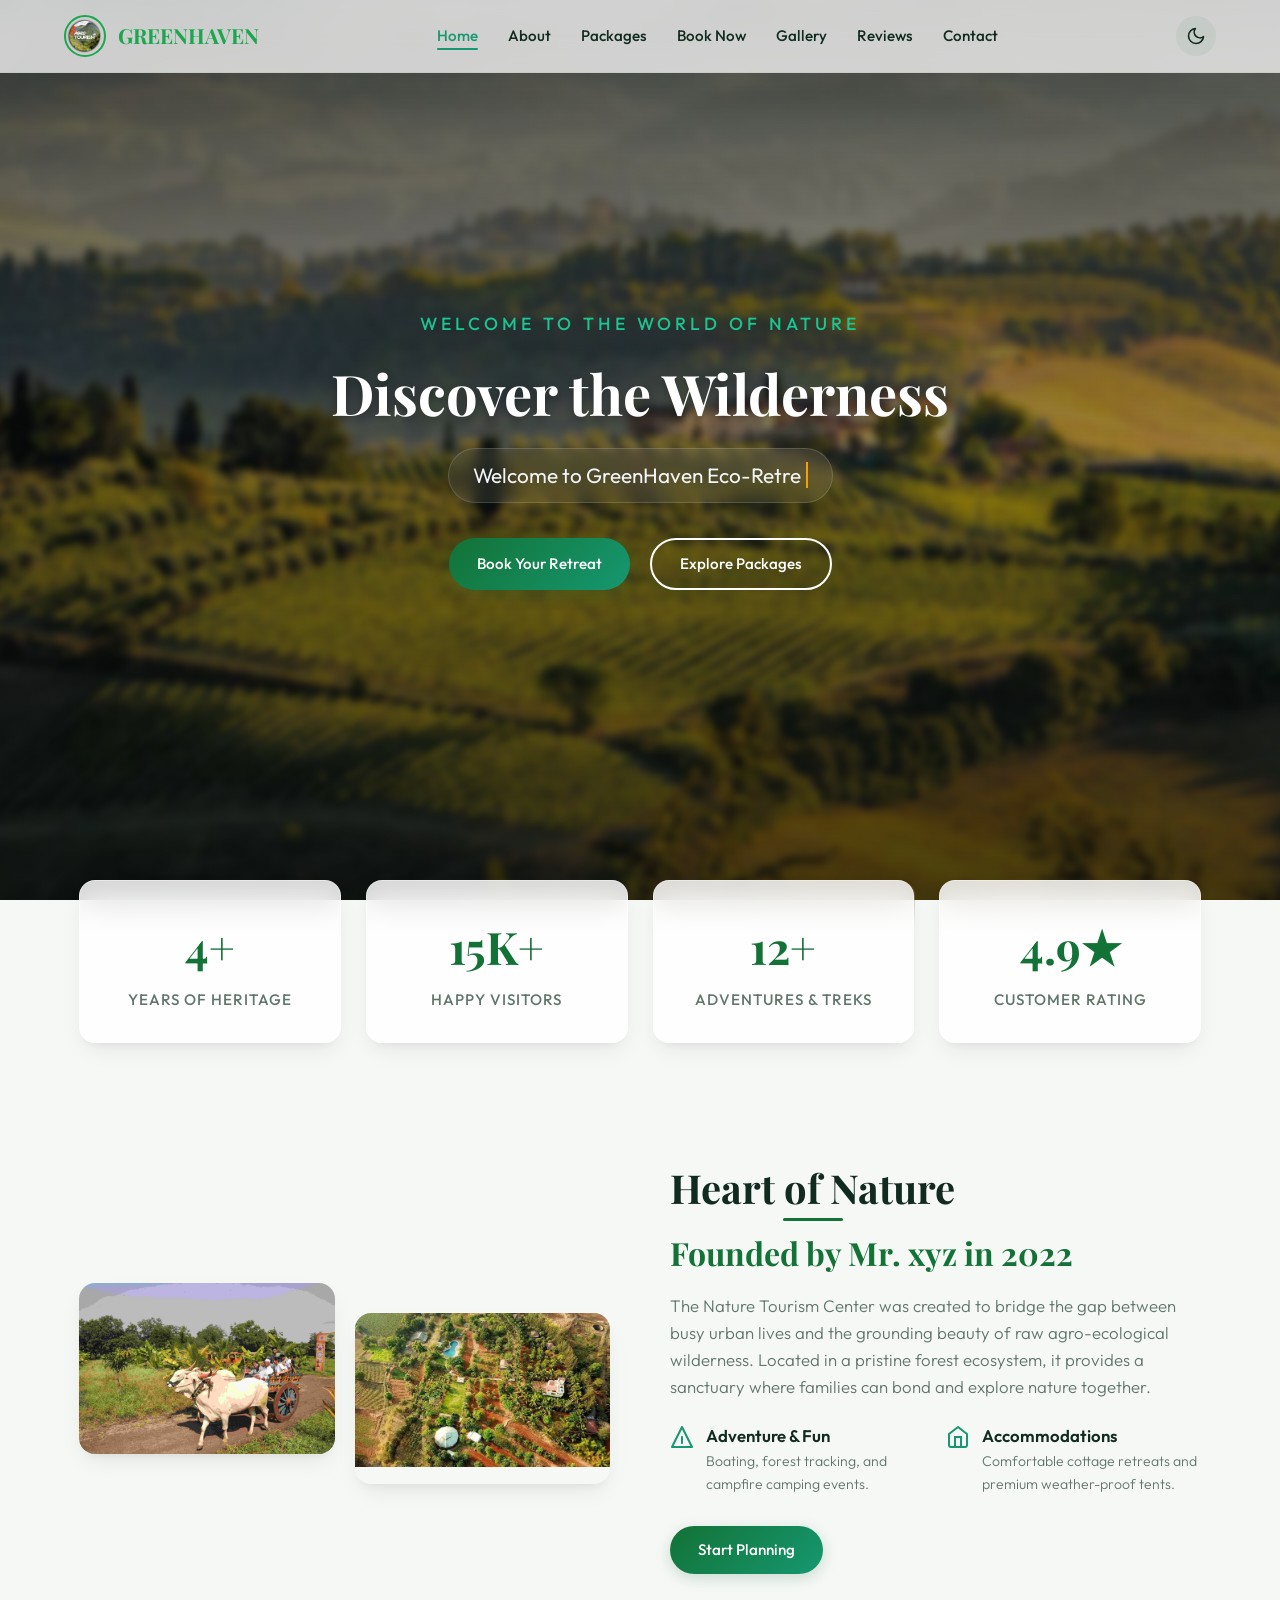
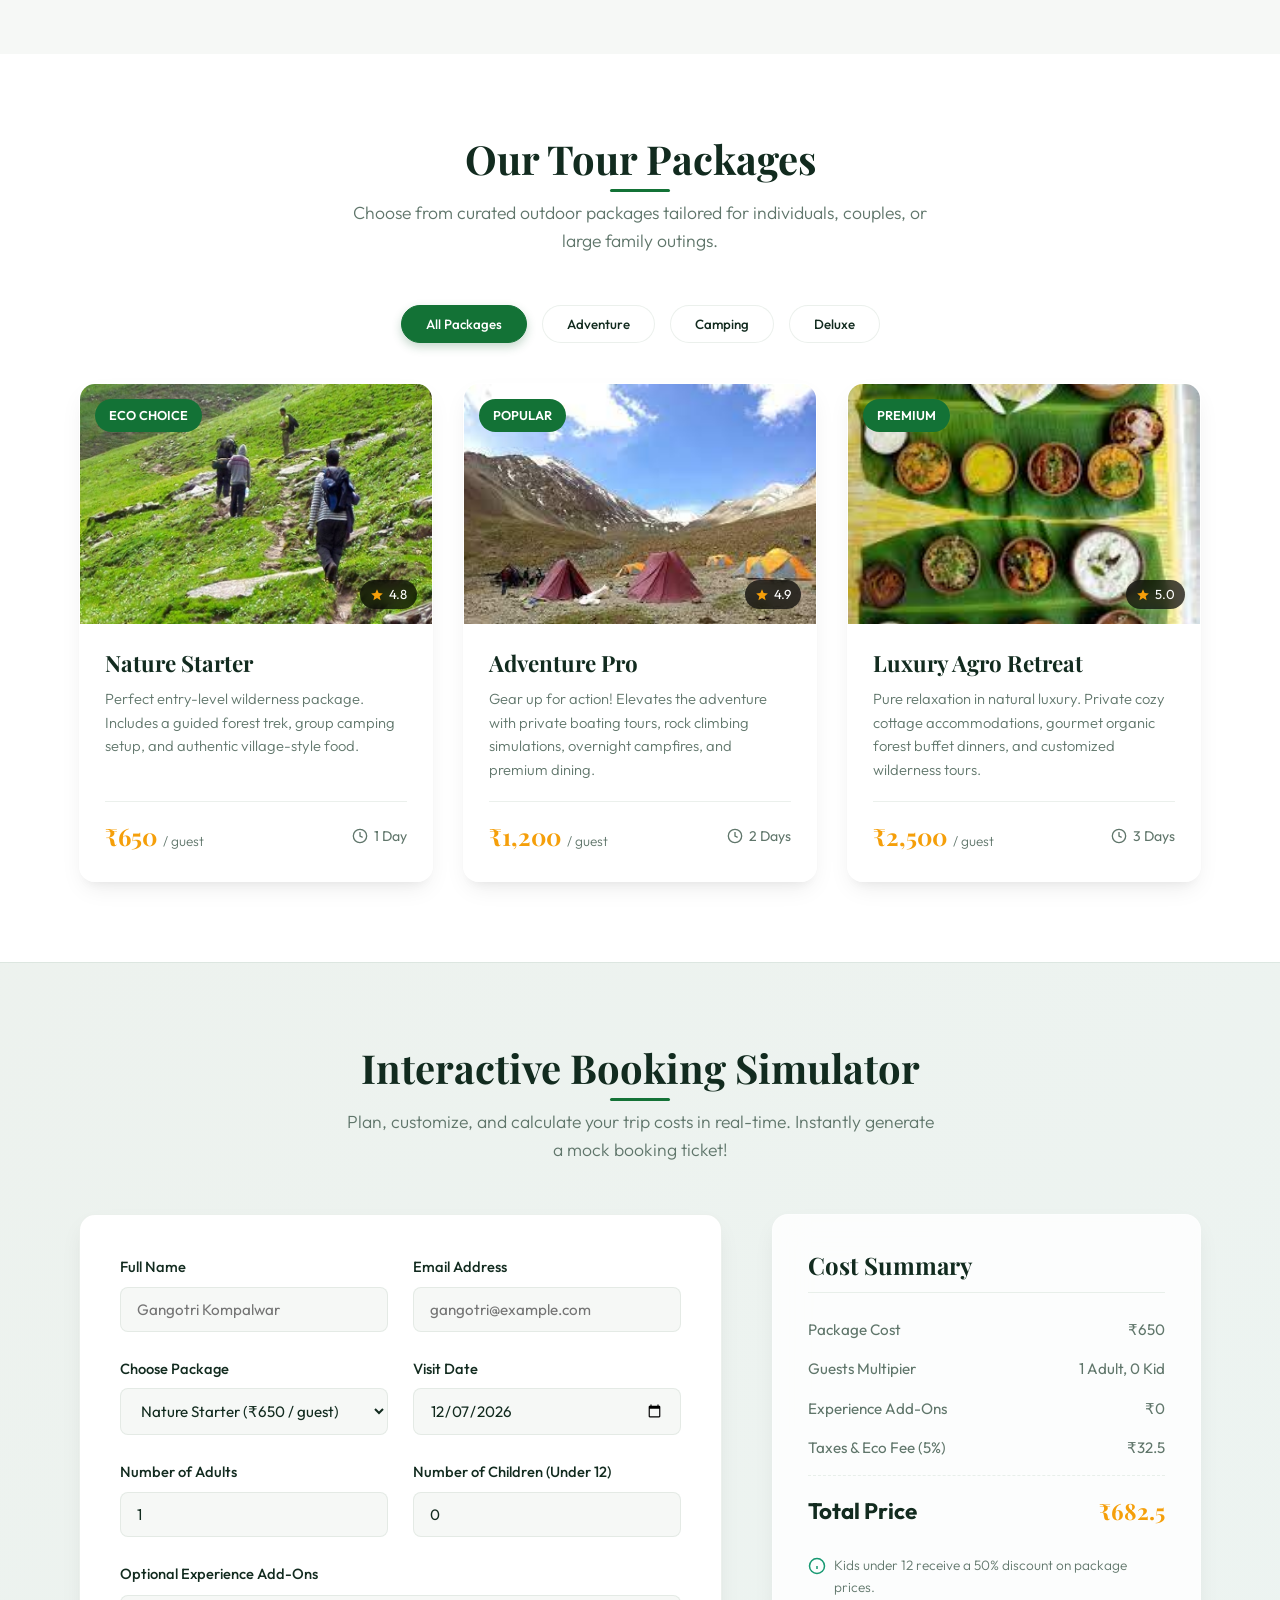
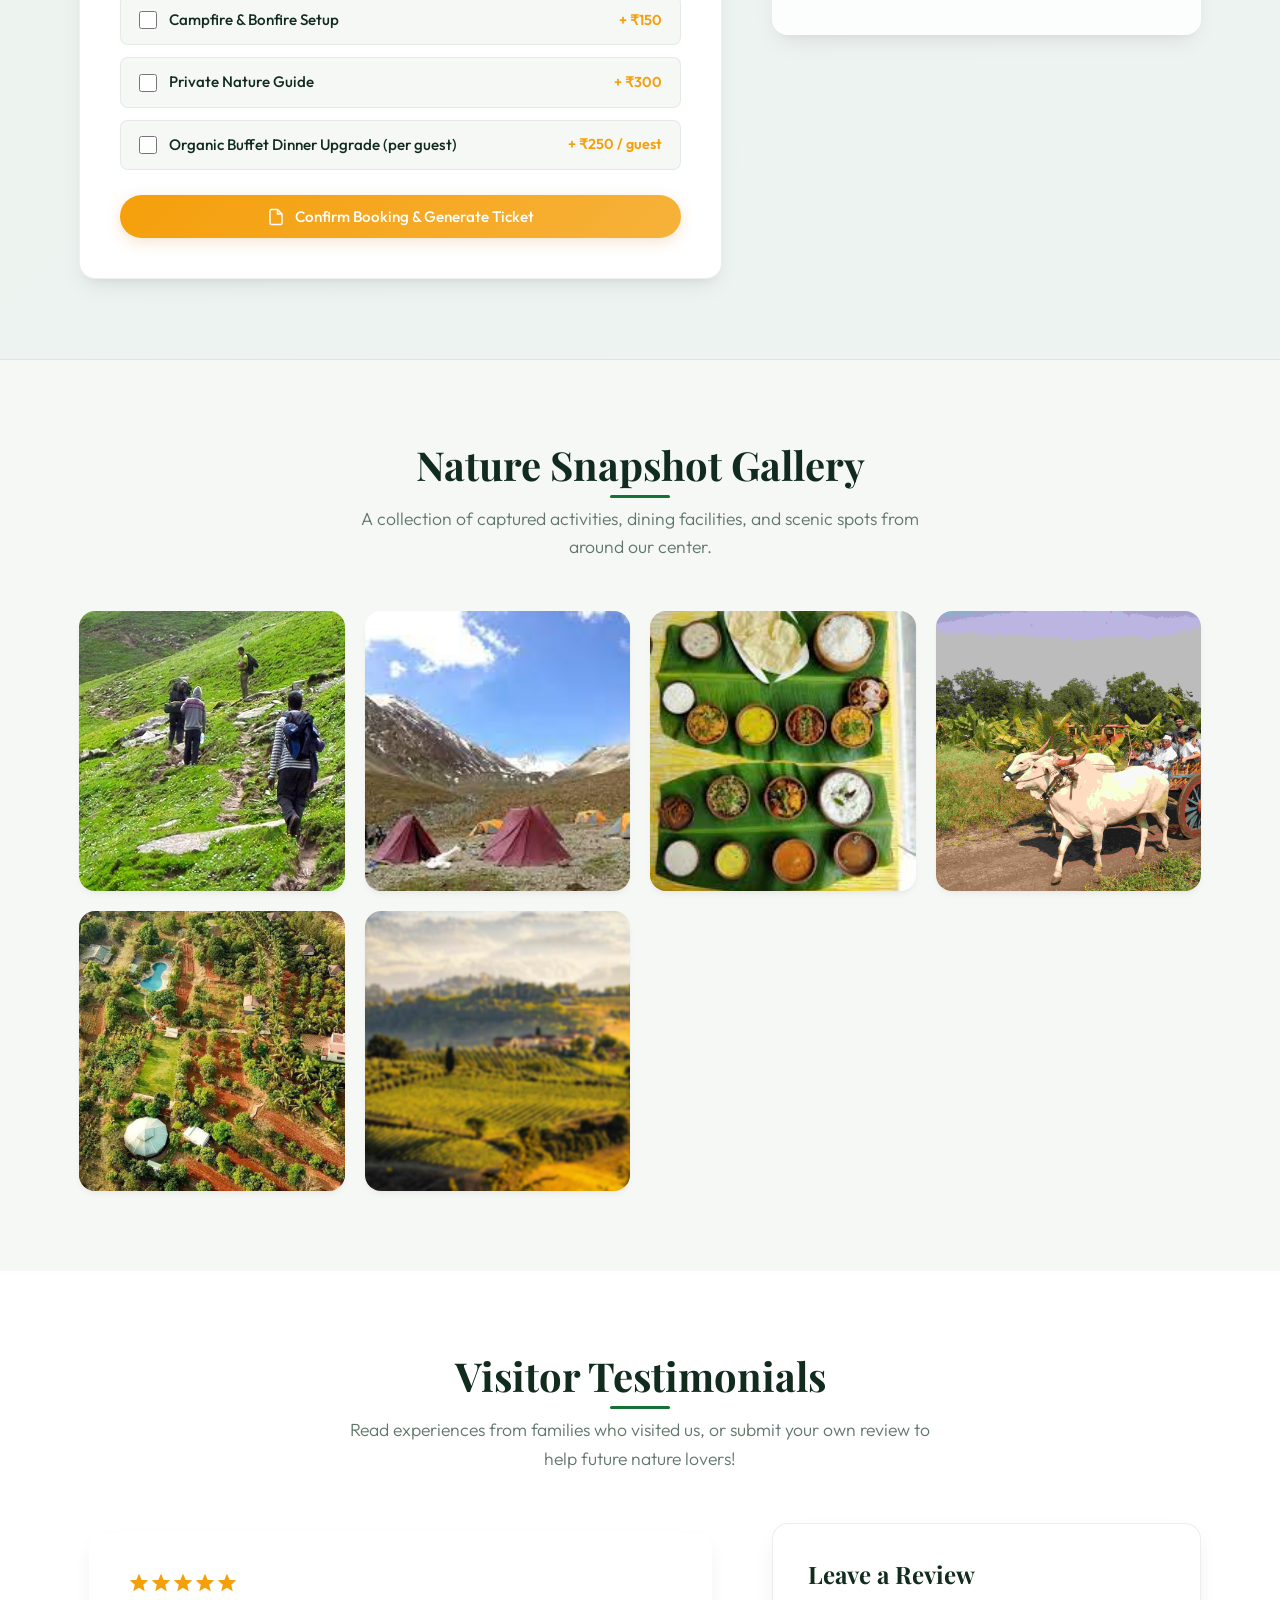
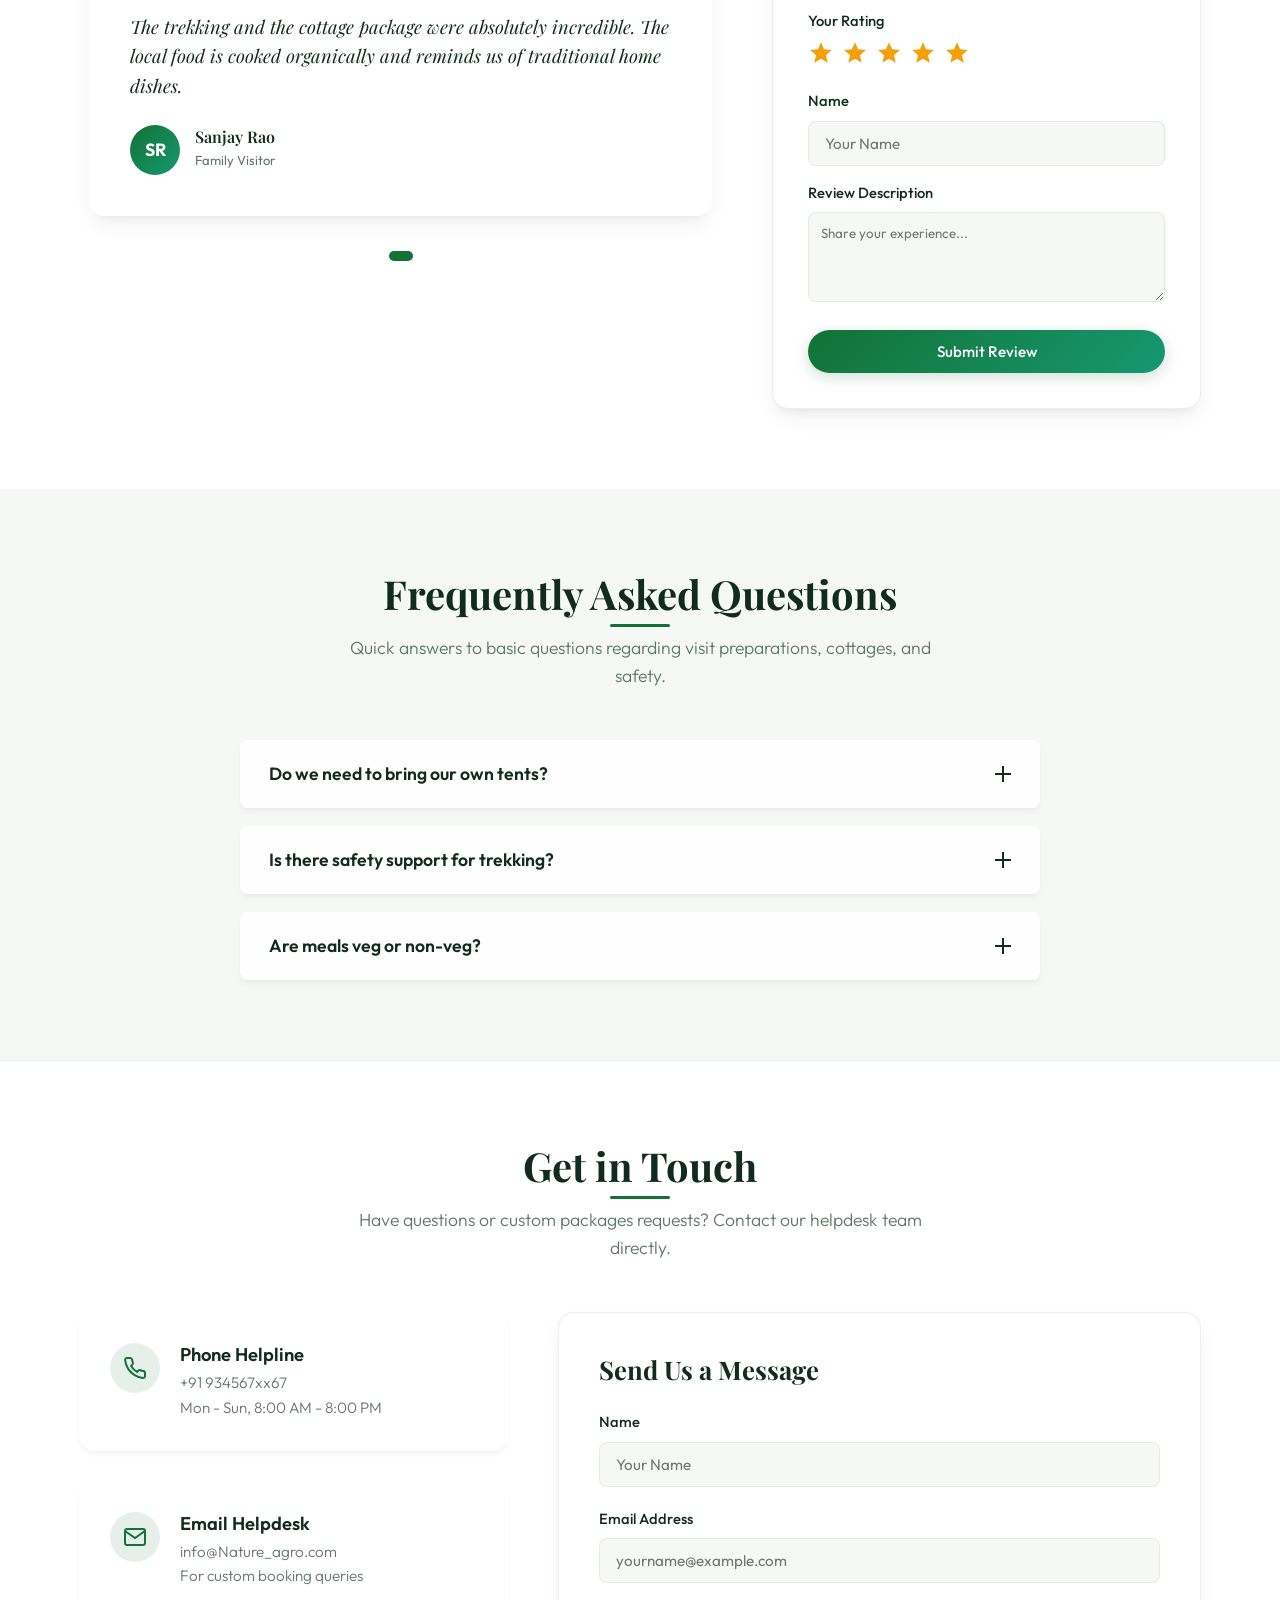
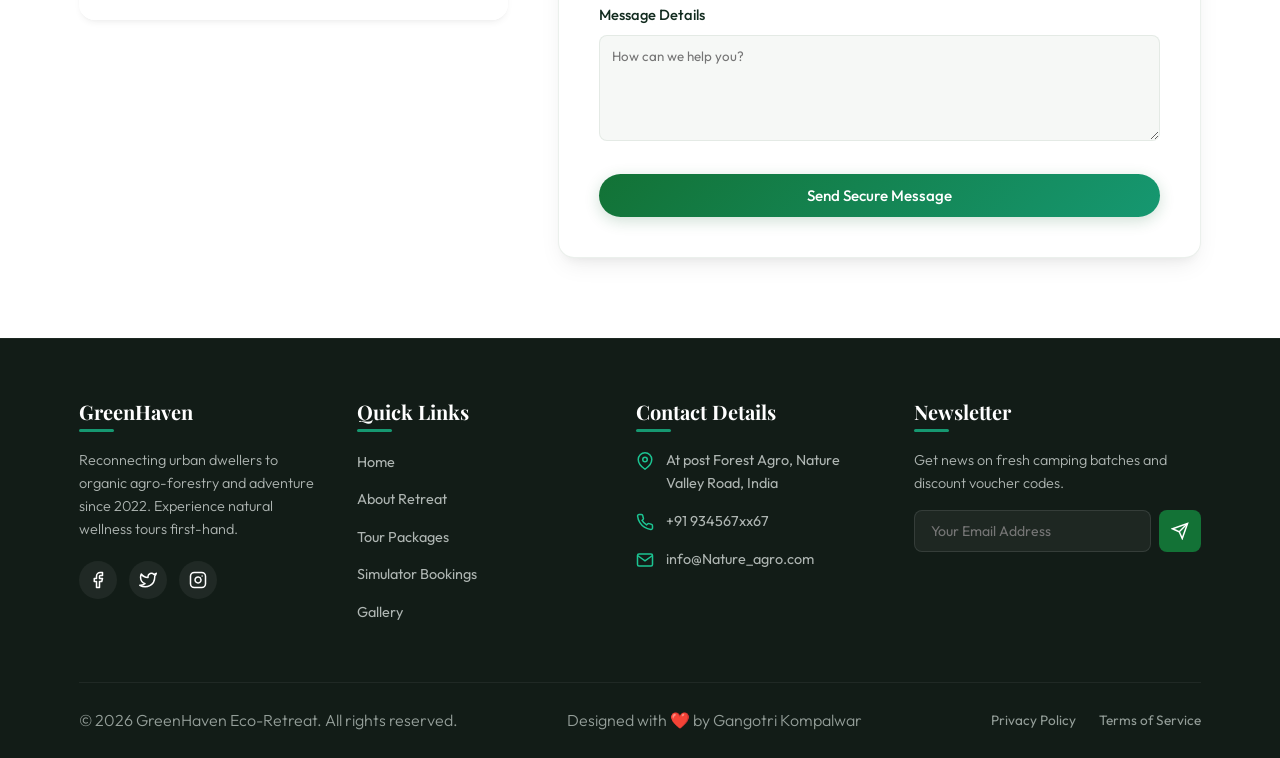
==== index.html @ 3276c9fb "feat: complete interactive fullstack GreenHaven Eco-Retreat redesign" ====
<!DOCTYPE html>
<html lang="en" data-theme="light">
<head>
  <meta charset="UTF-8">
  <meta name="viewport" content="width=device-width, initial-scale=1.0">
  <meta name="description" content="Experience nature like never before at GreenHaven Eco-Retreat. Book treks, camping, organic dining, and luxury forest cottages.">
  <title>GreenHaven Eco-Retreat | Premium Adventure & Agro Retreat</title>
  
  <!-- CSS Stylesheet -->
  <link rel="stylesheet" href="css/main.css">
</head>
<body>

  <!-- Header Section -->
  <header id="header">
    <div class="container navbar">
      <a href="#home" class="logo">
        <img src="img/logo.png" alt="GreenHaven Eco-Retreat Logo" onerror="this.src='img/logo.jpg'">
        <span>GREENHAVEN</span>
      </a>
      
      <nav>
        <ul class="nav-links" id="nav-links">
          <li><a href="#home" class="active">Home</a></li>
          <li><a href="#about">About</a></li>
          <li><a href="#packages">Packages</a></li>
          <li><a href="#booking">Book Now</a></li>
          <li><a href="#gallery">Gallery</a></li>
          <li><a href="#reviews">Reviews</a></li>
          <li><a href="#contact">Contact</a></li>
        </ul>
      </nav>
      
      <div class="nav-actions">
        <!-- Light/Dark Mode Switcher -->
        <button id="theme-toggle" class="theme-toggle-btn" aria-label="Toggle dark mode">
          <!-- Sun Icon (default for dark theme) -->
          <svg class="sun-icon" viewBox="0 0 24 24" style="display: none;">
            <circle cx="12" cy="12" r="5" stroke="currentColor" stroke-width="2" fill="none"/>
            <path d="M12 1v2M12 21v2M4.22 4.22l1.42 1.42M18.36 18.36l1.42 1.42M1 12h2M21 12h2M4.22 19.78l1.42-1.42M18.36 5.64l1.42-1.42" stroke="currentColor" stroke-width="2" stroke-linecap="round"/>
          </svg>
          <!-- Moon Icon (default for light theme) -->
          <svg class="moon-icon" viewBox="0 0 24 24">
            <path d="M21 12.79A9 9 0 1 1 11.21 3 7 7 0 0 0 21 12.79z" stroke="currentColor" stroke-width="2" fill="none" stroke-linejoin="round"/>
          </svg>
        </button>
        
        <button class="hamburger" id="hamburger-btn" aria-label="Toggle mobile navigation">
          <span></span>
          <span></span>
          <span></span>
        </button>
      </div>
    </div>
  </header>

  <!-- Hero Section -->
  <section id="home" class="hero" style="background-image: url('img/bg1.jpg');">
    <div class="hero-overlay"></div>
    <div class="hero-content">
      <p class="hero-tagline">Welcome to the world of nature</p>
      <h1 class="hero-title">Discover the Wilderness</h1>
      <div class="typing-container">
        <span class="typing-text" id="typing-text">Explore camping, trekking & eco retreats...</span>
      </div>
      <div class="hero-btns">
        <a href="#booking" class="btn btn-primary">Book Your Retreat</a>
        <a href="#packages" class="btn btn-outline" style="color: #fff; border-color: #fff;">Explore Packages</a>
      </div>
    </div>
  </section>

  <!-- Stats Banner (Portfolio Highlight) -->
  <section class="stats-section">
    <div class="container">
      <div class="stats-grid">
        <div class="stat-card">
          <div class="stat-number">4+</div>
          <div class="stat-title">Years of Heritage</div>
        </div>
        <div class="stat-card">
          <div class="stat-number">15K+</div>
          <div class="stat-title">Happy Visitors</div>
        </div>
        <div class="stat-card">
          <div class="stat-number">12+</div>
          <div class="stat-title">Adventures & Treks</div>
        </div>
        <div class="stat-card">
          <div class="stat-number">4.9★</div>
          <div class="stat-title">Customer Rating</div>
        </div>
      </div>
    </div>
  </section>

  <!-- About Section -->
  <section id="about" class="section">
    <div class="container">
      <div class="about-grid">
        <div class="about-images">
          <div class="about-img-box">
            <img src="img/slide1.jpg" alt="Bullcart Ride" class="float-anim">
          </div>
          <div class="about-img-box">
            <img src="img/slide2.jpg" alt="Nature Vibe">
          </div>
        </div>
        
        <div class="about-content">
          <div class="section-header" style="text-align: left; margin-bottom: 20px;">
            <h2 style="display: block; width: fit-content;">Heart of Nature</h2>
          </div>
          <h3>Founded by Mr. xyz in 2022</h3>
          <p>The Nature Tourism Center was created to bridge the gap between busy urban lives and the grounding beauty of raw agro-ecological wilderness. Located in a pristine forest ecosystem, it provides a sanctuary where families can bond and explore nature together.</p>
          
          <div class="about-features">
            <div class="about-feature-item">
              <svg viewBox="0 0 24 24" fill="none" stroke="currentColor" stroke-width="2">
                <path d="M12 2L2 22h20L12 2z" stroke-linejoin="round"/>
                <path d="M12 18v-6" stroke-linecap="round"/>
              </svg>
              <div>
                <h4>Adventure & Fun</h4>
                <p>Boating, forest tracking, and campfire camping events.</p>
              </div>
            </div>
            
            <div class="about-feature-item">
              <svg viewBox="0 0 24 24" fill="none" stroke="currentColor" stroke-width="2">
                <path d="M3 9l9-7 9 7v11a2 2 0 0 1-2 2H5a2 2 0 0 1-2-2z" stroke-linejoin="round"/>
                <polyline points="9 22 9 12 15 12 15 22"/>
              </svg>
              <div>
                <h4>Accommodations</h4>
                <p>Comfortable cottage retreats and premium weather-proof tents.</p>
              </div>
            </div>
          </div>
          
          <a href="#booking" class="btn btn-primary">Start Planning</a>
        </div>
      </div>
    </div>
  </section>

  <!-- Packages Section -->
  <section id="packages" class="section" style="background-color: var(--bg-card-solid); transition: background-color var(--transition-normal);">
    <div class="container">
      <div class="section-header">
        <h2>Our Tour Packages</h2>
        <p>Choose from curated outdoor packages tailored for individuals, couples, or large family outings.</p>
      </div>
      
      <!-- Filter controls -->
      <div class="filter-controls">
        <button class="filter-btn active" data-filter="all">All Packages</button>
        <button class="filter-btn" data-filter="adventure">Adventure</button>
        <button class="filter-btn" data-filter="camping">Camping</button>
        <button class="filter-btn" data-filter="deluxe">Deluxe</button>
      </div>
      
      <!-- Packages Grid -->
      <div class="packages-grid" id="packages-grid">
        <!-- Package 1 -->
        <div class="package-card" data-category="camping">
          <div class="package-img-wrap">
            <img src="img/trek.jpg" alt="Nature Trekking Tour">
            <span class="package-badge">Eco Choice</span>
            <div class="package-rating">
              <svg viewBox="0 0 24 24"><path d="M12 17.27L18.18 21l-1.64-7.03L22 9.24l-7.19-.61L12 2 9.19 8.63 2 9.24l5.46 4.73L5.82 21z"/></svg>
              <span>4.8</span>
            </div>
          </div>
          <div class="package-body">
            <h3 class="package-title">Nature Starter</h3>
            <p class="package-desc">Perfect entry-level wilderness package. Includes a guided forest trek, group camping setup, and authentic village-style food.</p>
            <div class="package-meta">
              <div class="package-price">₹650 <span>/ guest</span></div>
              <div class="package-days">
                <svg viewBox="0 0 24 24" fill="none" stroke="currentColor" stroke-width="2"><circle cx="12" cy="12" r="10"/><polyline points="12 6 12 12 16 14"/></svg>
                <span>1 Day</span>
              </div>
            </div>
          </div>
        </div>
        
        <!-- Package 2 -->
        <div class="package-card" data-category="adventure">
          <div class="package-img-wrap">
            <img src="img/camp.jpeg" alt="Forest Adventure Camping">
            <span class="package-badge">Popular</span>
            <div class="package-rating">
              <svg viewBox="0 0 24 24"><path d="M12 17.27L18.18 21l-1.64-7.03L22 9.24l-7.19-.61L12 2 9.19 8.63 2 9.24l5.46 4.73L5.82 21z"/></svg>
              <span>4.9</span>
            </div>
          </div>
          <div class="package-body">
            <h3 class="package-title">Adventure Pro</h3>
            <p class="package-desc">Gear up for action! Elevates the adventure with private boating tours, rock climbing simulations, overnight campfires, and premium dining.</p>
            <div class="package-meta">
              <div class="package-price">₹1,200 <span>/ guest</span></div>
              <div class="package-days">
                <svg viewBox="0 0 24 24" fill="none" stroke="currentColor" stroke-width="2"><circle cx="12" cy="12" r="10"/><polyline points="12 6 12 12 16 14"/></svg>
                <span>2 Days</span>
              </div>
            </div>
          </div>
        </div>
        
        <!-- Package 3 -->
        <div class="package-card" data-category="deluxe">
          <div class="package-img-wrap">
            <img src="img/thali.jpeg" alt="Luxury Agro Cottage">
            <span class="package-badge">Premium</span>
            <div class="package-rating">
              <svg viewBox="0 0 24 24"><path d="M12 17.27L18.18 21l-1.64-7.03L22 9.24l-7.19-.61L12 2 9.19 8.63 2 9.24l5.46 4.73L5.82 21z"/></svg>
              <span>5.0</span>
            </div>
          </div>
          <div class="package-body">
            <h3 class="package-title">Luxury Agro Retreat</h3>
            <p class="package-desc">Pure relaxation in natural luxury. Private cozy cottage accommodations, gourmet organic forest buffet dinners, and customized wilderness tours.</p>
            <div class="package-meta">
              <div class="package-price">₹2,500 <span>/ guest</span></div>
              <div class="package-days">
                <svg viewBox="0 0 24 24" fill="none" stroke="currentColor" stroke-width="2"><circle cx="12" cy="12" r="10"/><polyline points="12 6 12 12 16 14"/></svg>
                <span>3 Days</span>
              </div>
            </div>
          </div>
        </div>
      </div>
    </div>
  </section>

  <!-- Interactive Booking Simulator -->
  <section id="booking" class="section booking-section">
    <div class="container">
      <div class="section-header">
        <h2>Interactive Booking Simulator</h2>
        <p>Plan, customize, and calculate your trip costs in real-time. Instantly generate a mock booking ticket!</p>
      </div>
      
      <div class="booking-grid">
        <!-- Form Fields -->
        <div class="booking-form-card">
          <form id="booking-form" novalidate>
            <div class="booking-form-grid">
              <div class="form-group form-input-validated">
                <label for="booking-name">Full Name</label>
                <input type="text" id="booking-name" required placeholder="Gangotri Kompalwar">
              </div>
              
              <div class="form-group form-input-validated">
                <label for="booking-email">Email Address</label>
                <input type="email" id="booking-email" required placeholder="gangotri@example.com">
              </div>
              
              <div class="form-group">
                <label for="booking-package">Choose Package</label>
                <select id="booking-package" required>
                  <option value="650" data-name="Nature Starter">Nature Starter (₹650 / guest)</option>
                  <option value="1200" data-name="Adventure Pro">Adventure Pro (₹1200 / guest)</option>
                  <option value="2500" data-name="Luxury Agro Retreat">Luxury Agro Retreat (₹2500 / guest)</option>
                </select>
              </div>
              
              <div class="form-group">
                <label for="booking-date">Visit Date</label>
                <input type="date" id="booking-date" required>
              </div>
              
              <div class="form-group">
                <label for="booking-adults">Number of Adults</label>
                <input type="number" id="booking-adults" min="1" max="50" value="1" required>
              </div>
              
              <div class="form-group">
                <label for="booking-children">Number of Children (Under 12)</label>
                <input type="number" id="booking-children" min="0" max="50" value="0">
              </div>
              
              <!-- Addons checklist -->
              <div class="form-group form-group-full">
                <label>Optional Experience Add-Ons</label>
                <div class="addons-list">
                  <div class="addon-item" data-price="150" id="addon-bonfire">
                    <div class="addon-left">
                      <input type="checkbox" id="chk-bonfire">
                      <span class="addon-name">Campfire & Bonfire Setup</span>
                    </div>
                    <span class="addon-price">+ ₹150</span>
                  </div>
                  
                  <div class="addon-item" data-price="300" id="addon-guide">
                    <div class="addon-left">
                      <input type="checkbox" id="chk-guide">
                      <span class="addon-name">Private Nature Guide</span>
                    </div>
                    <span class="addon-price">+ ₹300</span>
                  </div>
                  
                  <div class="addon-item" data-price="250" id="addon-buffet">
                    <div class="addon-left">
                      <input type="checkbox" id="chk-buffet">
                      <span class="addon-name">Organic Buffet Dinner Upgrade (per guest)</span>
                    </div>
                    <span class="addon-price">+ ₹250 / guest</span>
                  </div>
                </div>
              </div>
            </div>
            
            <button type="submit" class="btn btn-accent btn-primary" style="width: 100%;">
              <svg viewBox="0 0 24 24" fill="none" stroke="currentColor" stroke-width="2" style="width: 18px; height: 18px;"><path d="M14 2H6a2 2 0 0 0-2 2v16a2 2 0 0 0 2 2h12a2 2 0 0 0 2-2V8z"/><polyline points="14 2 14 8 20 8"/></svg>
              Confirm Booking & Generate Ticket
            </button>
          </form>
        </div>
        
        <!-- Live cost Breakdown -->
        <div class="calculator-card">
          <h3 class="calculator-title">Cost Summary</h3>
          <div class="calc-breakdown">
            <div class="calc-row">
              <span>Package Cost</span>
              <span id="summary-package">₹650</span>
            </div>
            <div class="calc-row">
              <span>Guests Multipier</span>
              <span id="summary-guests">1 Adult, 0 Kids</span>
            </div>
            <div class="calc-row">
              <span>Experience Add-Ons</span>
              <span id="summary-addons">₹0</span>
            </div>
            <div class="calc-row">
              <span>Taxes & Eco Fee (5%)</span>
              <span id="summary-tax">₹32.50</span>
            </div>
            <div class="calc-row total">
              <span>Total Price</span>
              <span id="summary-total">₹682.50</span>
            </div>
          </div>
          
          <div class="about-feature-item" style="gap: 8px;">
            <svg viewBox="0 0 24 24" fill="none" stroke="var(--secondary)" stroke-width="2" style="width: 18px; height: 18px; margin-top: 2px;"><circle cx="12" cy="12" r="10"/><path d="M12 16v-4"/><path d="M12 8h.01"/></svg>
            <p style="font-size: 0.85rem; color: var(--text-muted);">Kids under 12 receive a 50% discount on package prices.</p>
          </div>
        </div>
      </div>
    </div>
  </section>

  <!-- Photo Gallery Section -->
  <section id="gallery" class="section">
    <div class="container">
      <div class="section-header">
        <h2>Nature Snapshot Gallery</h2>
        <p>A collection of captured activities, dining facilities, and scenic spots from around our center.</p>
      </div>
      
      <div class="gallery-grid">
        <div class="gallery-item" data-src="img/trek.jpg" data-title="Forest Trekking Trails" data-cat="Trekking">
          <img src="img/trek.jpg" alt="Trekking">
          <div class="gallery-overlay">
            <span class="gallery-item-cat">Trekking</span>
            <h4 class="gallery-item-title">Forest Trekking Trails</h4>
          </div>
        </div>
        
        <div class="gallery-item" data-src="img/camp.jpeg" data-title="Cozy Campsite Setup" data-cat="Camping">
          <img src="img/camp.jpeg" alt="Camping">
          <div class="gallery-overlay">
            <span class="gallery-item-cat">Camping</span>
            <h4 class="gallery-item-title">Cozy Campsite Setup</h4>
          </div>
        </div>
        
        <div class="gallery-item" data-src="img/thali.jpeg" data-title="Village Agro Meal Buffet" data-cat="Dining">
          <img src="img/thali.jpeg" alt="Dining">
          <div class="gallery-overlay">
            <span class="gallery-item-cat">Dining</span>
            <h4 class="gallery-item-title">Village Agro Meal Buffet</h4>
          </div>
        </div>
        
        <div class="gallery-item" data-src="img/slide1.jpg" data-title="Bullcart Adventure Rides" data-cat="Activities">
          <img src="img/slide1.jpg" alt="Activities">
          <div class="gallery-overlay">
            <span class="gallery-item-cat">Activities</span>
            <h4 class="gallery-item-title">Bullcart Adventure Rides</h4>
          </div>
        </div>
        
        <div class="gallery-item" data-src="img/slide2.jpg" data-title="Sunset Forest Views" data-cat="Nature">
          <img src="img/slide2.jpg" alt="Nature">
          <div class="gallery-overlay">
            <span class="gallery-item-cat">Nature</span>
            <h4 class="gallery-item-title">Sunset Forest Views</h4>
          </div>
        </div>
        
        <div class="gallery-item" data-src="img/bg1.jpg" data-title="Main Eco Resort Grounds" data-cat="Nature">
          <img src="img/bg1.jpg" alt="Nature">
          <div class="gallery-overlay">
            <span class="gallery-item-cat">Nature</span>
            <h4 class="gallery-item-title">Main Eco Resort Grounds</h4>
          </div>
        </div>
      </div>
    </div>
  </section>

  <!-- Reviews Section -->
  <section id="reviews" class="section" style="background-color: var(--bg-card-solid); transition: background-color var(--transition-normal);">
    <div class="container">
      <div class="section-header">
        <h2>Visitor Testimonials</h2>
        <p>Read experiences from families who visited us, or submit your own review to help future nature lovers!</p>
      </div>
      
      <div class="reviews-grid">
        <!-- Testimonials slider -->
        <div class="reviews-carousel-wrap">
          <div class="reviews-slider" id="reviews-slider">
            <!-- Slide 1 -->
            <div class="review-slide">
              <div class="review-card">
                <div class="review-stars">
                  <svg viewBox="0 0 24 24"><path d="M12 17.27L18.18 21l-1.64-7.03L22 9.24l-7.19-.61L12 2 9.19 8.63 2 9.24l5.46 4.73L5.82 21z"/></svg>
                  <svg viewBox="0 0 24 24"><path d="M12 17.27L18.18 21l-1.64-7.03L22 9.24l-7.19-.61L12 2 9.19 8.63 2 9.24l5.46 4.73L5.82 21z"/></svg>
                  <svg viewBox="0 0 24 24"><path d="M12 17.27L18.18 21l-1.64-7.03L22 9.24l-7.19-.61L12 2 9.19 8.63 2 9.24l5.46 4.73L5.82 21z"/></svg>
                  <svg viewBox="0 0 24 24"><path d="M12 17.27L18.18 21l-1.64-7.03L22 9.24l-7.19-.61L12 2 9.19 8.63 2 9.24l5.46 4.73L5.82 21z"/></svg>
                  <svg viewBox="0 0 24 24"><path d="M12 17.27L18.18 21l-1.64-7.03L22 9.24l-7.19-.61L12 2 9.19 8.63 2 9.24l5.46 4.73L5.82 21z"/></svg>
                </div>
                <p class="review-text">"The trekking and the cottage package were absolutely incredible. The local food is cooked organically and reminds us of traditional home dishes. Our kids loved the boating!"</p>
                <div class="review-author">
                  <div class="review-avatar">SR</div>
                  <div>
                    <h4 class="review-author-name">Sanjay Rao</h4>
                    <span class="review-author-title">Family Visitor</span>
                  </div>
                </div>
              </div>
            </div>
            
            <!-- Slide 2 -->
            <div class="review-slide">
              <div class="review-card">
                <div class="review-stars">
                  <svg viewBox="0 0 24 24"><path d="M12 17.27L18.18 21l-1.64-7.03L22 9.24l-7.19-.61L12 2 9.19 8.63 2 9.24l5.46 4.73L5.82 21z"/></svg>
                  <svg viewBox="0 0 24 24"><path d="M12 17.27L18.18 21l-1.64-7.03L22 9.24l-7.19-.61L12 2 9.19 8.63 2 9.24l5.46 4.73L5.82 21z"/></svg>
                  <svg viewBox="0 0 24 24"><path d="M12 17.27L18.18 21l-1.64-7.03L22 9.24l-7.19-.61L12 2 9.19 8.63 2 9.24l5.46 4.73L5.82 21z"/></svg>
                  <svg viewBox="0 0 24 24"><path d="M12 17.27L18.18 21l-1.64-7.03L22 9.24l-7.19-.61L12 2 9.19 8.63 2 9.24l5.46 4.73L5.82 21z"/></svg>
                  <svg viewBox="0 0 24 24" style="color: var(--border-color);"><path d="M12 17.27L18.18 21l-1.64-7.03L22 9.24l-7.19-.61L12 2 9.19 8.63 2 9.24l5.46 4.73L5.82 21z"/></svg>
                </div>
                <p class="review-text">"Great place for nature photographers and hikers. The guides are extremely knowledgeable about native fauna. Accommodation in the tents is very clean and standard."</p>
                <div class="review-author">
                  <div class="review-avatar">AK</div>
                  <div>
                    <h4 class="review-author-name">Anjali K.</h4>
                    <span class="review-author-title">Solo Backpacker</span>
                  </div>
                </div>
              </div>
            </div>
          </div>
          
          <div class="reviews-dots" id="reviews-dots">
            <!-- Rendered by JS -->
          </div>
        </div>
        
        <!-- Submit form -->
        <div class="review-form-card">
          <h3>Leave a Review</h3>
          <form id="review-form">
            <div class="form-group" style="margin-bottom: 15px;">
              <label>Your Rating</label>
              <div class="star-rating-selector" id="star-selector">
                <button type="button" class="star-btn" data-value="1" aria-label="1 star">
                  <svg viewBox="0 0 24 24"><path d="M12 17.27L18.18 21l-1.64-7.03L22 9.24l-7.19-.61L12 2 9.19 8.63 2 9.24l5.46 4.73L5.82 21z"/></svg>
                </button>
                <button type="button" class="star-btn" data-value="2" aria-label="2 stars">
                  <svg viewBox="0 0 24 24"><path d="M12 17.27L18.18 21l-1.64-7.03L22 9.24l-7.19-.61L12 2 9.19 8.63 2 9.24l5.46 4.73L5.82 21z"/></svg>
                </button>
                <button type="button" class="star-btn" data-value="3" aria-label="3 stars">
                  <svg viewBox="0 0 24 24"><path d="M12 17.27L18.18 21l-1.64-7.03L22 9.24l-7.19-.61L12 2 9.19 8.63 2 9.24l5.46 4.73L5.82 21z"/></svg>
                </button>
                <button type="button" class="star-btn" data-value="4" aria-label="4 stars">
                  <svg viewBox="0 0 24 24"><path d="M12 17.27L18.18 21l-1.64-7.03L22 9.24l-7.19-.61L12 2 9.19 8.63 2 9.24l5.46 4.73L5.82 21z"/></svg>
                </button>
                <button type="button" class="star-btn" data-value="5" aria-label="5 stars">
                  <svg viewBox="0 0 24 24"><path d="M12 17.27L18.18 21l-1.64-7.03L22 9.24l-7.19-.61L12 2 9.19 8.63 2 9.24l5.46 4.73L5.82 21z"/></svg>
                </button>
              </div>
            </div>
            
            <div class="form-group" style="margin-bottom: 15px;">
              <label for="review-name">Name</label>
              <input type="text" id="review-name" required placeholder="Your Name">
            </div>
            
            <div class="form-group" style="margin-bottom: 20px;">
              <label for="review-message">Review Description</label>
              <textarea id="review-message" rows="4" style="width: 100%; border: 1.5px solid var(--border-color); border-radius: var(--radius-sm); padding: 12px; outline: none; background: var(--bg-main); color: var(--text-main); font-family: var(--font-body);" required placeholder="Share your experience..."></textarea>
            </div>
            
            <button type="submit" class="btn btn-primary" style="width: 100%;">Submit Review</button>
          </form>
        </div>
      </div>
    </div>
  </section>

  <!-- Collapsible FAQ Section -->
  <section class="section">
    <div class="container">
      <div class="section-header">
        <h2>Frequently Asked Questions</h2>
        <p>Quick answers to basic questions regarding visit preparations, cottages, and safety.</p>
      </div>
      
      <div class="faq-grid">
        <div class="faq-item">
          <button class="faq-question">
            <h3>Do we need to bring our own tents?</h3>
            <span class="faq-icon"></span>
          </button>
          <div class="faq-answer">
            <div class="faq-answer-content">
              No, we provide heavy-duty, weather-proof camping tents set up on raised timber decks. Cozy sleeping bags, inflatable pillows, and lighting are also included.
            </div>
          </div>
        </div>
        
        <div class="faq-item">
          <button class="faq-question">
            <h3>Is there safety support for trekking?</h3>
            <span class="faq-icon"></span>
          </button>
          <div class="faq-answer">
            <div class="faq-answer-content">
              Yes. All our treks are guided by certified wilderness safety experts carrying GPS navigators and full medical assistance kits. The trails are mapped and cleared regularly.
            </div>
          </div>
        </div>
        
        <div class="faq-item">
          <button class="faq-question">
            <h3>Are meals veg or non-veg?</h3>
            <span class="faq-icon"></span>
          </button>
          <div class="faq-answer">
            <div class="faq-answer-content">
              We primarily serve healthy, traditional village-style vegetarian dishes prepared using organic produce sourced locally. However, specialized meals can be arranged on pre-request.
            </div>
          </div>
        </div>
      </div>
    </div>
  </section>

  <!-- Contact Section -->
  <section id="contact" class="section" style="background-color: var(--bg-card-solid); border-top: 1px solid var(--border-color); transition: background-color var(--transition-normal);">
    <div class="container">
      <div class="section-header">
        <h2>Get in Touch</h2>
        <p>Have questions or custom packages requests? Contact our helpdesk team directly.</p>
      </div>
      
      <div class="contact-grid">
        <div class="contact-info">
          <div class="contact-info-card">
            <div class="contact-info-icon">
              <svg viewBox="0 0 24 24" fill="none" stroke="currentColor" stroke-width="2"><path d="M22 16.92v3a2 2 0 0 1-2.18 2 19.79 19.79 0 0 1-8.63-3.07 19.5 19.5 0 0 1-6-6 19.79 19.79 0 0 1-3.07-8.67A2 2 0 0 1 4.11 2h3a2 2 0 0 1 2 1.72 12.84 12.84 0 0 0 .7 2.81 2 2 0 0 1-.45 2.11L8.09 9.91a16 16 0 0 0 6 6l1.27-1.27a2 2 0 0 1 2.11-.45 12.84 12.84 0 0 0 2.81.7A2 2 0 0 1 22 16.92z"/></svg>
            </div>
            <div class="contact-info-details">
              <h3>Phone Helpline</h3>
              <p>+91 934567xx67</p>
              <p>Mon - Sun, 8:00 AM - 8:00 PM</p>
            </div>
          </div>
          
          <div class="contact-info-card">
            <div class="contact-info-icon">
              <svg viewBox="0 0 24 24" fill="none" stroke="currentColor" stroke-width="2"><path d="M4 4h16c1.1 0 2 .9 2 2v12c0 1.1-.9 2-2 2H4c-1.1 0-2-.9-2-2V6c0-1.1.9-2 2-2z"/><polyline points="22,6 12,13 2,6"/></svg>
            </div>
            <div class="contact-info-details">
              <h3>Email Helpdesk</h3>
              <p>info@Nature_agro.com</p>
              <p>For custom booking queries</p>
            </div>
          </div>
        </div>
        
        <!-- Contact Form -->
        <div class="contact-form-card">
          <h3>Send Us a Message</h3>
          <form id="contact-form" novalidate>
            <div class="form-group form-input-validated" style="margin-bottom: 20px;">
              <label for="contact-name">Name</label>
              <input type="text" id="contact-name" required placeholder="Your Name">
            </div>
            
            <div class="form-group form-input-validated" style="margin-bottom: 20px;">
              <label for="contact-email">Email Address</label>
              <input type="email" id="contact-email" required placeholder="yourname@example.com">
            </div>
            
            <div class="form-group form-input-validated" style="margin-bottom: 25px;">
              <label for="contact-message">Message Details</label>
              <textarea id="contact-message" rows="5" style="width: 100%; border: 1.5px solid var(--border-color); border-radius: var(--radius-sm); padding: 12px; outline: none; background: var(--bg-main); color: var(--text-main); font-family: var(--font-body);" required placeholder="How can we help you?"></textarea>
            </div>
            
            <button type="submit" class="btn btn-primary" style="width: 100%;">
              Send Secure Message
            </button>
          </form>
        </div>
      </div>
    </div>
  </section>

  <!-- Footer Section -->
  <footer>
    <div class="container">
      <div class="footer-grid">
        <div class="footer-col footer-about">
          <h3>GreenHaven</h3>
          <p>Reconnecting urban dwellers to organic agro-forestry and adventure since 2022. Experience natural wellness tours first-hand.</p>
          <div class="social-links">
            <a href="#" class="social-btn" aria-label="Facebook">
              <svg viewBox="0 0 24 24" fill="none" stroke="currentColor" stroke-width="2" stroke-linecap="round" stroke-linejoin="round"><path d="M18 2h-3a5 5 0 0 0-5 5v3H7v4h3v8h4v-8h3l1-4h-4V7a1 1 0 0 1 1-1h3z"/></svg>
            </a>
            <a href="#" class="social-btn" aria-label="Twitter">
              <svg viewBox="0 0 24 24" fill="none" stroke="currentColor" stroke-width="2" stroke-linecap="round" stroke-linejoin="round"><path d="M23 3a10.9 10.9 0 0 1-3.14 1.53 4.48 4.48 0 0 0-7.86 3v1A10.66 10.66 0 0 1 3 4s-4 9 5 13a11.64 11.64 0 0 1-7 2c9 5 20 0 20-11.5a4.5 4.5 0 0 0-.08-.83A7.72 7.72 0 0 0 23 3z"/></svg>
            </a>
            <a href="#" class="social-btn" aria-label="Instagram">
              <svg viewBox="0 0 24 24" fill="none" stroke="currentColor" stroke-width="2" stroke-linecap="round" stroke-linejoin="round"><rect x="2" y="2" width="20" height="20" rx="5" ry="5"/><path d="M16 11.37A4 4 0 1 1 12.63 8 4 4 0 0 1 16 11.37z"/><line x1="17.5" y1="6.5" x2="17.51" y2="6.5"/></svg>
            </a>
          </div>
        </div>
        
        <div class="footer-col">
          <h3>Quick Links</h3>
          <ul class="footer-links">
            <li><a href="#home">Home</a></li>
            <li><a href="#about">About Retreat</a></li>
            <li><a href="#packages">Tour Packages</a></li>
            <li><a href="#booking">Simulator Bookings</a></li>
            <li><a href="#gallery">Gallery</a></li>
          </ul>
        </div>
        
        <div class="footer-col">
          <h3>Contact Details</h3>
          <div class="footer-contact-list">
            <div class="footer-contact-item">
              <svg viewBox="0 0 24 24" fill="none" stroke="currentColor" stroke-width="2"><path d="M21 10c0 7-9 13-9 13s-9-6-9-13a9 9 0 0 1 18 0z"/><circle cx="12" cy="10" r="3"/></svg>
              <span>At post Forest Agro, Nature Valley Road, India</span>
            </div>
            <div class="footer-contact-item">
              <svg viewBox="0 0 24 24" fill="none" stroke="currentColor" stroke-width="2"><path d="M22 16.92v3a2 2 0 0 1-2.18 2 19.79 19.79 0 0 1-8.63-3.07 19.5 19.5 0 0 1-6-6 19.79 19.79 0 0 1-3.07-8.67A2 2 0 0 1 4.11 2h3a2 2 0 0 1 2 1.72 12.84 12.84 0 0 0 .7 2.81 2 2 0 0 1-.45 2.11L8.09 9.91a16 16 0 0 0 6 6l1.27-1.27a2 2 0 0 1 2.11-.45 12.84 12.84 0 0 0 2.81.7A2 2 0 0 1 22 16.92z"/></svg>
              <span>+91 934567xx67</span>
            </div>
            <div class="footer-contact-item">
              <svg viewBox="0 0 24 24" fill="none" stroke="currentColor" stroke-width="2"><path d="M4 4h16c1.1 0 2 .9 2 2v12c0 1.1-.9 2-2 2H4c-1.1 0-2-.9-2-2V6c0-1.1.9-2 2-2z"/><polyline points="22,6 12,13 2,6"/></svg>
              <span>info@Nature_agro.com</span>
            </div>
          </div>
        </div>
        
        <div class="footer-col footer-newsletter">
          <h3>Newsletter</h3>
          <p>Get news on fresh camping batches and discount voucher codes.</p>
          <form class="newsletter-form" id="newsletter-form">
            <input type="email" placeholder="Your Email Address" required>
            <button type="submit" aria-label="Subscribe">
              <svg viewBox="0 0 24 24" fill="none" stroke="currentColor" stroke-width="2"><line x1="22" y1="2" x2="11" y2="13"/><polygon points="22 2 15 22 11 13 2 9 22 2"/></svg>
            </button>
          </form>
        </div>
      </div>
      
      <div class="footer-bottom">
        <p>&copy; 2026 GreenHaven Eco-Retreat. All rights reserved.</p>
        <p>Designed with ❤️ by Gangotri Kompalwar</p>
        <div class="footer-bottom-links">
          <a href="#">Privacy Policy</a>
          <a href="#">Terms of Service</a>
        </div>
      </div>
    </div>
  </footer>

  <!-- Lightbox Gallery Modal -->
  <div class="lightbox" id="gallery-lightbox">
    <button class="lightbox-close" id="lightbox-close">&times;</button>
    <button class="lightbox-btn lightbox-prev" id="lightbox-prev" aria-label="Previous image">
      <svg viewBox="0 0 24 24" fill="none" stroke="currentColor" stroke-width="2" style="width: 24px; height: 24px;"><polyline points="15 18 9 12 15 6"/></svg>
    </button>
    <div class="lightbox-content">
      <img src="" id="lightbox-img" alt="">
      <div class="lightbox-caption" id="lightbox-caption"></div>
    </div>
    <button class="lightbox-btn lightbox-next" id="lightbox-next" aria-label="Next image">
      <svg viewBox="0 0 24 24" fill="none" stroke="currentColor" stroke-width="2" style="width: 24px; height: 24px;"><polyline points="9 18 15 12 9 6"/></svg>
    </button>
  </div>

  <!-- Booking Success Modal -->
  <div class="modal-overlay" id="booking-modal-overlay">
    <div class="modal-container">
      <div class="modal-header">
        <h3>Booking Confirmed!</h3>
        <button class="modal-close-btn" id="booking-modal-close">&times;</button>
      </div>
      <div class="modal-body">
        <p style="margin-bottom: 20px; color: var(--text-muted);">Thank you for booking with us! Below is your simulated ticket invoice. Present this at the resort gate.</p>
        
        <div class="receipt" id="booking-receipt">
          <!-- Populated by Javascript -->
        </div>
      </div>
      <div class="modal-footer">
        <button class="btn btn-outline" id="btn-print-receipt">Print Ticket</button>
        <button class="btn btn-primary" id="btn-dismiss-receipt">Dismiss</button>
      </div>
    </div>
  </div>

  <!-- Global Toast Alert Container -->
  <div class="toast-container" id="toast-container">
    <!-- Rendered dynamically by app.js -->
  </div>

  <!-- JavaScript logic -->
  <script src="js/app.js"></script>
</body>
</html>
---- css/main.css ----
/* ==========================================================================
   Nature Tourism Center - Premium CSS Stylesheet
   ========================================================================== */

/* Font Imports */
@import url('https://fonts.googleapis.com/css2?family=Outfit:wght@300;400;500;600;700&family=Playfair+Display:ital,wght@0,400;0,600;0,700;1,400&display=swap');

/* Color Variables and Theme Setup */
:root {
  --primary-hue: 142;
  --primary-saturation: 72%;
  --primary-lightness: 26%;

  --primary: hsl(var(--primary-hue), var(--primary-saturation), var(--primary-lightness));
  --primary-light: hsl(var(--primary-hue), var(--primary-saturation), 38%);
  --primary-dark: hsl(var(--primary-hue), var(--primary-saturation), 16%);
  
  --secondary: hsl(162, 75%, 34%);
  --secondary-light: hsl(162, 75%, 44%);
  --accent: hsl(38, 92%, 50%); /* Amber accent for highlighting prices/buttons */
  --accent-light: hsl(38, 92%, 60%);
  
  --bg-main: hsl(120, 12%, 97%);
  --bg-card: rgba(255, 255, 255, 0.82);
  --bg-card-solid: hsl(0, 0%, 100%);
  
  --text-main: hsl(150, 40%, 12%);
  --text-muted: hsl(150, 10%, 42%);
  --text-light: hsl(0, 0%, 100%);
  
  --border-color: rgba(142, 170, 150, 0.18);
  --border-glass: rgba(255, 255, 255, 0.4);
  --shadow-sm: 0 4px 6px -1px rgba(0, 0, 0, 0.05), 0 2px 4px -1px rgba(0, 0, 0, 0.03);
  --shadow-md: 0 10px 25px -5px rgba(0, 0, 0, 0.08), 0 8px 10px -6px rgba(0, 0, 0, 0.05);
  --shadow-lg: 0 20px 35px -8px rgba(0, 0, 0, 0.12), 0 12px 18px -10px rgba(0, 0, 0, 0.07);
  
  --radius-sm: 8px;
  --radius-md: 16px;
  --radius-lg: 28px;
  --radius-full: 9999px;
  
  --font-heading: 'Playfair Display', serif;
  --font-body: 'Outfit', sans-serif;
  
  --nav-bg: rgba(255, 255, 255, 0.75);
  --glass-blur: 16px;
  
  --transition-fast: 0.2s ease;
  --transition-normal: 0.3s cubic-bezier(0.4, 0, 0.2, 1);
  --transition-slow: 0.5s cubic-bezier(0.4, 0, 0.2, 1);
}

[data-theme="dark"] {
  --primary-lightness: 44%;
  --primary: hsl(var(--primary-hue), var(--primary-saturation), var(--primary-lightness));
  --primary-light: hsl(var(--primary-hue), var(--primary-saturation), 54%);
  --primary-dark: hsl(var(--primary-hue), var(--primary-saturation), 32%);
  
  --secondary: hsl(162, 55%, 44%);
  --secondary-light: hsl(162, 55%, 54%);
  
  --bg-main: hsl(150, 18%, 7%);
  --bg-card: rgba(20, 29, 24, 0.72);
  --bg-card-solid: hsl(150, 18%, 11%);
  
  --text-main: hsl(150, 20%, 93%);
  --text-muted: hsl(150, 8%, 70%);
  
  --border-color: rgba(255, 255, 255, 0.07);
  --border-glass: rgba(255, 255, 255, 0.04);
  --shadow-sm: 0 4px 6px -1px rgba(0, 0, 0, 0.4), 0 2px 4px -1px rgba(0, 0, 0, 0.3);
  --shadow-md: 0 10px 25px -5px rgba(0, 0, 0, 0.5), 0 8px 10px -6px rgba(0, 0, 0, 0.4);
  --shadow-lg: 0 20px 35px -8px rgba(0, 0, 0, 0.6), 0 12px 18px -10px rgba(0, 0, 0, 0.5);
  
  --nav-bg: rgba(12, 18, 15, 0.78);
}

/* Base Reset */
*, *::before, *::after {
  box-sizing: border-box;
  margin: 0;
  padding: 0;
}

html {
  scroll-behavior: smooth;
  font-size: 16px;
  -webkit-tap-highlight-color: transparent;
}

body {
  font-family: var(--font-body);
  background-color: var(--bg-main);
  color: var(--text-main);
  line-height: 1.6;
  overflow-x: hidden;
  transition: background-color var(--transition-normal), color var(--transition-normal);
}

/* Custom Scrollbar */
::-webkit-scrollbar {
  width: 10px;
}
::-webkit-scrollbar-track {
  background: var(--bg-main);
}
::-webkit-scrollbar-thumb {
  background: var(--primary-light);
  border-radius: var(--radius-full);
  border: 2px solid var(--bg-main);
}
::-webkit-scrollbar-thumb:hover {
  background: var(--primary);
}

/* Typography Utility */
h1, h2, h3, h4, h5, h6 {
  font-family: var(--font-heading);
  font-weight: 700;
  line-height: 1.25;
  color: var(--text-main);
}

p {
  font-weight: 300;
  font-size: 1rem;
}

a {
  color: inherit;
  text-decoration: none;
  transition: color var(--transition-fast);
}

img {
  max-width: 100%;
  height: auto;
  display: block;
}

/* Common Layout Components */
.section {
  padding: 80px 0;
  position: relative;
}

.container {
  width: 90%;
  max-width: 1200px;
  margin: 0 auto;
  padding: 0 15px;
}

.section-header {
  text-align: center;
  margin-bottom: 50px;
}

.section-header h2 {
  font-size: 2.5rem;
  margin-bottom: 15px;
  position: relative;
  display: inline-block;
}

.section-header h2::after {
  content: '';
  position: absolute;
  bottom: -8px;
  left: 50%;
  transform: translateX(-50%);
  width: 60px;
  height: 3px;
  background-color: var(--primary);
  border-radius: var(--radius-full);
}

.section-header p {
  color: var(--text-muted);
  max-width: 600px;
  margin: 0 auto;
  font-size: 1.1rem;
}

/* Buttons */
.btn {
  display: inline-flex;
  align-items: center;
  justify-content: center;
  gap: 10px;
  padding: 12px 28px;
  font-family: var(--font-body);
  font-weight: 500;
  font-size: 0.95rem;
  border-radius: var(--radius-full);
  border: none;
  cursor: pointer;
  transition: transform var(--transition-fast), background var(--transition-fast), box-shadow var(--transition-fast);
}

.btn:active {
  transform: scale(0.97);
}

.btn-primary {
  background: linear-gradient(135deg, var(--primary), var(--secondary));
  color: var(--text-light);
  box-shadow: 0 4px 15px rgba(22, 101, 52, 0.2);
}

.btn-primary:hover {
  background: linear-gradient(135deg, var(--primary-light), var(--secondary-light));
  box-shadow: 0 6px 20px rgba(22, 101, 52, 0.35);
}

.btn-accent {
  background: linear-gradient(135deg, var(--accent), var(--accent-light));
  color: var(--text-light);
  box-shadow: 0 4px 15px rgba(217, 119, 6, 0.2);
}

.btn-accent:hover {
  background: linear-gradient(135deg, var(--accent-light), #f59e0b);
  box-shadow: 0 6px 20px rgba(217, 119, 6, 0.35);
}

.btn-outline {
  background: transparent;
  border: 2px solid var(--primary);
  color: var(--primary);
}

.btn-outline:hover {
  background: var(--primary);
  color: var(--text-light);
}

/* Modern Header & Navigation */
header {
  position: fixed;
  top: 0;
  left: 0;
  width: 100%;
  z-index: 1000;
  background-color: var(--nav-bg);
  backdrop-filter: blur(var(--glass-blur));
  -webkit-backdrop-filter: blur(var(--glass-blur));
  border-bottom: 1px solid var(--border-color);
  transition: background-color var(--transition-normal), padding var(--transition-normal);
}

.header-scrolled {
  padding: 5px 0;
  box-shadow: var(--shadow-md);
}

.navbar {
  display: flex;
  align-items: center;
  justify-content: space-between;
  padding: 15px 0;
}

.logo {
  display: flex;
  align-items: center;
  gap: 12px;
  font-weight: 700;
  font-size: 1.3rem;
  font-family: var(--font-heading);
  color: var(--primary-light);
}

.logo img {
  width: 42px;
  height: 42px;
  border-radius: 50%;
  object-fit: cover;
  border: 2px solid var(--primary-light);
}

.nav-links {
  display: flex;
  align-items: center;
  gap: 30px;
  list-style: none;
}

.nav-links a {
  font-weight: 500;
  font-size: 0.95rem;
  position: relative;
  padding: 5px 0;
  color: var(--text-main);
}

.nav-links a::after {
  content: '';
  position: absolute;
  bottom: 0;
  left: 0;
  width: 0;
  height: 2px;
  background-color: var(--secondary);
  transition: width var(--transition-normal);
  border-radius: var(--radius-full);
}

.nav-links a:hover::after,
.nav-links a.active::after {
  width: 100%;
}

.nav-links a.active {
  color: var(--secondary);
}

.nav-actions {
  display: flex;
  align-items: center;
  gap: 15px;
}

/* Theme Toggle Slider Switch */
.theme-toggle-btn {
  background: none;
  border: none;
  cursor: pointer;
  display: flex;
  align-items: center;
  justify-content: center;
  width: 40px;
  height: 40px;
  border-radius: 50%;
  color: var(--text-main);
  background-color: var(--border-color);
  transition: background-color var(--transition-fast), color var(--transition-fast);
}

.theme-toggle-btn:hover {
  background-color: rgba(142, 170, 150, 0.3);
}

.theme-toggle-btn svg {
  width: 20px;
  height: 20px;
  fill: currentColor;
}

/* Mobile Toggle Hamburger */
.hamburger {
  display: none;
  cursor: pointer;
  background: none;
  border: none;
  padding: 5px;
}

.hamburger span {
  display: block;
  width: 25px;
  height: 3px;
  background-color: var(--text-main);
  margin: 5px 0;
  border-radius: var(--radius-full);
  transition: transform var(--transition-normal), opacity var(--transition-normal);
}

/* Hero Section */
.hero {
  height: 100vh;
  min-height: 600px;
  display: flex;
  align-items: center;
  justify-content: center;
  position: relative;
  background-attachment: fixed;
  background-position: center;
  background-repeat: no-repeat;
  background-size: cover;
  color: var(--text-light);
  text-align: center;
}

.hero-overlay {
  position: absolute;
  top: 0;
  left: 0;
  width: 100%;
  height: 100%;
  background: linear-gradient(to bottom, rgba(12, 18, 15, 0.75), rgba(12, 18, 15, 0.4), rgba(12, 18, 15, 0.75));
  z-index: 1;
}

.hero-content {
  position: relative;
  z-index: 2;
  max-width: 800px;
  padding: 0 20px;
}

.hero-tagline {
  font-size: 1.1rem;
  text-transform: uppercase;
  letter-spacing: 4px;
  margin-bottom: 20px;
  font-weight: 500;
  color: var(--secondary-light);
  animation: fadeInDown 1s var(--transition-normal);
}

.hero-title {
  font-size: 3.5rem;
  font-weight: 700;
  margin-bottom: 20px;
  color: #fff;
  text-shadow: 0 4px 10px rgba(0,0,0,0.3);
}

/* Glassmorphism typing block in hero */
.typing-container {
  display: inline-block;
  background: rgba(255, 255, 255, 0.08);
  border: 1px solid rgba(255, 255, 255, 0.15);
  backdrop-filter: blur(8px);
  padding: 10px 24px;
  border-radius: var(--radius-full);
  margin-bottom: 35px;
}

.typing-text {
  font-size: 1.3rem;
  font-weight: 400;
  color: #f3f4f6;
  border-right: 2px solid var(--accent);
  padding-right: 5px;
  animation: cursor 0.8s infinite alternate;
}

.hero-btns {
  display: flex;
  gap: 20px;
  justify-content: center;
  flex-wrap: wrap;
}

/* Stats Section */
.stats-section {
  padding: 40px 0;
  margin-top: -60px;
  position: relative;
  z-index: 10;
}

.stats-grid {
  display: grid;
  grid-template-columns: repeat(4, 1fr);
  gap: 25px;
}

.stat-card {
  background: var(--bg-card);
  backdrop-filter: blur(var(--glass-blur));
  -webkit-backdrop-filter: blur(var(--glass-blur));
  border: 1px solid var(--border-glass);
  padding: 30px 20px;
  border-radius: var(--radius-md);
  text-align: center;
  box-shadow: var(--shadow-md);
  transition: transform var(--transition-normal), box-shadow var(--transition-normal);
}

.stat-card:hover {
  transform: translateY(-5px);
  box-shadow: var(--shadow-lg);
  border-color: var(--primary-light);
}

.stat-number {
  font-size: 2.8rem;
  font-weight: 700;
  color: var(--primary);
  margin-bottom: 5px;
  font-family: var(--font-heading);
}

.stat-title {
  font-size: 0.95rem;
  text-transform: uppercase;
  letter-spacing: 1px;
  color: var(--text-muted);
  font-weight: 500;
}

/* About Section */
.about-grid {
  display: grid;
  grid-template-columns: 1fr 1fr;
  gap: 60px;
  align-items: center;
}

.about-images {
  position: relative;
  display: grid;
  grid-template-columns: 1fr 1fr;
  gap: 20px;
}

.about-img-box {
  border-radius: var(--radius-md);
  overflow: hidden;
  box-shadow: var(--shadow-md);
  transition: transform var(--transition-normal);
}

.about-img-box:hover {
  transform: scale(1.03);
}

.about-img-box:nth-child(even) {
  transform: translateY(30px);
}
.about-img-box:nth-child(even):hover {
  transform: translateY(30px) scale(1.03);
}

.about-content h3 {
  font-size: 2rem;
  margin-bottom: 20px;
  color: var(--primary);
}

.about-content p {
  margin-bottom: 25px;
  color: var(--text-muted);
  font-size: 1.05rem;
}

.about-features {
  display: grid;
  grid-template-columns: 1fr 1fr;
  gap: 20px;
  margin-bottom: 30px;
}

.about-feature-item {
  display: flex;
  align-items: flex-start;
  gap: 12px;
}

.about-feature-item svg {
  color: var(--secondary);
  flex-shrink: 0;
  width: 24px;
  height: 24px;
}

.about-feature-item h4 {
  font-family: var(--font-body);
  font-size: 1.05rem;
  font-weight: 600;
  margin-bottom: 4px;
}

.about-feature-item p {
  font-size: 0.88rem;
  margin: 0;
}

/* Packages Filter Controls */
.filter-controls {
  display: flex;
  justify-content: center;
  gap: 15px;
  margin-bottom: 40px;
  flex-wrap: wrap;
}

.filter-btn {
  padding: 10px 24px;
  background: var(--bg-card);
  border: 1px solid var(--border-color);
  color: var(--text-main);
  font-family: var(--font-body);
  font-weight: 500;
  border-radius: var(--radius-full);
  cursor: pointer;
  transition: all var(--transition-fast);
}

.filter-btn:hover,
.filter-btn.active {
  background: var(--primary);
  color: var(--text-light);
  border-color: var(--primary);
  box-shadow: 0 4px 10px rgba(22, 101, 52, 0.25);
}

/* Packages Grid */
.packages-grid {
  display: grid;
  grid-template-columns: repeat(3, 1fr);
  gap: 30px;
}

.package-card {
  background: var(--bg-card);
  border: 1px solid var(--border-glass);
  border-radius: var(--radius-md);
  overflow: hidden;
  box-shadow: var(--shadow-md);
  transition: transform var(--transition-normal), box-shadow var(--transition-normal);
  display: flex;
  flex-direction: column;
}

.package-card:hover {
  transform: translateY(-8px);
  box-shadow: var(--shadow-lg);
}

.package-img-wrap {
  position: relative;
  height: 240px;
  overflow: hidden;
}

.package-img-wrap img {
  width: 100%;
  height: 100%;
  object-fit: cover;
  transition: transform var(--transition-slow);
}

.package-card:hover .package-img-wrap img {
  transform: scale(1.08);
}

.package-badge {
  position: absolute;
  top: 15px;
  left: 15px;
  background-color: var(--primary);
  color: var(--text-light);
  padding: 6px 14px;
  font-size: 0.8rem;
  font-weight: 600;
  text-transform: uppercase;
  border-radius: var(--radius-full);
}

.package-rating {
  position: absolute;
  bottom: 15px;
  right: 15px;
  background-color: rgba(0, 0, 0, 0.7);
  backdrop-filter: blur(4px);
  color: #fff;
  padding: 4px 10px;
  font-size: 0.82rem;
  border-radius: var(--radius-full);
  display: flex;
  align-items: center;
  gap: 5px;
}

.package-rating svg {
  width: 14px;
  height: 14px;
  fill: var(--accent);
}

.package-body {
  padding: 25px;
  display: flex;
  flex-direction: column;
  flex-grow: 1;
}

.package-title {
  font-size: 1.4rem;
  margin-bottom: 10px;
}

.package-desc {
  color: var(--text-muted);
  font-size: 0.92rem;
  margin-bottom: 20px;
  flex-grow: 1;
}

.package-meta {
  display: flex;
  align-items: center;
  justify-content: space-between;
  padding-top: 15px;
  border-top: 1px solid var(--border-color);
}

.package-price {
  font-size: 1.5rem;
  font-weight: 700;
  color: var(--accent);
  font-family: var(--font-heading);
}

.package-price span {
  font-size: 0.85rem;
  color: var(--text-muted);
  font-family: var(--font-body);
  font-weight: 300;
}

.package-days {
  font-size: 0.88rem;
  color: var(--text-muted);
  display: flex;
  align-items: center;
  gap: 6px;
}

.package-days svg {
  width: 16px;
  height: 16px;
}

/* Interactive Booking Simulator Section */
.booking-section {
  background: linear-gradient(135deg, rgba(22, 101, 52, 0.04), rgba(13, 148, 136, 0.04));
  border-top: 1px solid var(--border-color);
  border-bottom: 1px solid var(--border-color);
}

.booking-grid {
  display: grid;
  grid-template-columns: 1.2fr 0.8fr;
  gap: 50px;
  align-items: start;
}

.booking-form-card {
  background: var(--bg-card-solid);
  border: 1px solid var(--border-color);
  border-radius: var(--radius-md);
  padding: 40px;
  box-shadow: var(--shadow-md);
}

.booking-form-grid {
  display: grid;
  grid-template-columns: 1fr 1fr;
  gap: 25px;
  margin-bottom: 25px;
}

.form-group-full {
  grid-column: span 2;
}

.form-group label {
  display: block;
  font-weight: 500;
  font-size: 0.92rem;
  margin-bottom: 8px;
  color: var(--text-main);
}

.form-group input,
.form-group select {
  width: 100%;
  padding: 12px 16px;
  border-radius: var(--radius-sm);
  border: 1.5px solid var(--border-color);
  background-color: var(--bg-main);
  color: var(--text-main);
  font-family: var(--font-body);
  font-size: 0.95rem;
  outline: none;
  transition: border-color var(--transition-fast), box-shadow var(--transition-fast);
}

.form-group input:focus,
.form-group select:focus {
  border-color: var(--primary);
  box-shadow: 0 0 0 3px rgba(22, 101, 52, 0.15);
}

.addons-list {
  display: flex;
  flex-direction: column;
  gap: 12px;
  margin-top: 10px;
}

.addon-item {
  display: flex;
  align-items: center;
  justify-content: space-between;
  padding: 12px 18px;
  border: 1.5px solid var(--border-color);
  border-radius: var(--radius-sm);
  cursor: pointer;
  transition: all var(--transition-fast);
  background-color: var(--bg-main);
}

.addon-item:hover {
  border-color: var(--primary-light);
}

.addon-left {
  display: flex;
  align-items: center;
  gap: 12px;
}

.addon-item input[type="checkbox"] {
  width: 18px;
  height: 18px;
  accent-color: var(--primary);
  cursor: pointer;
}

.addon-name {
  font-size: 0.95rem;
  font-weight: 500;
}

.addon-price {
  font-size: 0.9rem;
  color: var(--accent);
  font-weight: 600;
}

.addon-item.selected {
  border-color: var(--primary);
  background-color: rgba(22, 101, 52, 0.05);
}

/* Calculator Summary Panel */
.calculator-card {
  background: var(--bg-card);
  backdrop-filter: blur(var(--glass-blur));
  -webkit-backdrop-filter: blur(var(--glass-blur));
  border: 1px solid var(--border-glass);
  border-radius: var(--radius-md);
  padding: 35px;
  box-shadow: var(--shadow-md);
  position: sticky;
  top: 100px;
}

.calculator-title {
  font-size: 1.5rem;
  margin-bottom: 25px;
  padding-bottom: 12px;
  border-bottom: 1px solid var(--border-color);
}

.calc-breakdown {
  display: flex;
  flex-direction: column;
  gap: 15px;
  margin-bottom: 25px;
}

.calc-row {
  display: flex;
  justify-content: space-between;
  font-size: 0.95rem;
  color: var(--text-muted);
}

.calc-row.total {
  border-top: 1.5px dashed var(--border-color);
  padding-top: 18px;
  font-size: 1.4rem;
  font-weight: 700;
  color: var(--text-main);
}

.calc-row.total span:last-child {
  color: var(--accent);
  font-family: var(--font-heading);
}

/* Gallery Section with Hover Interactions */
.gallery-grid {
  display: grid;
  grid-template-columns: repeat(4, 1fr);
  gap: 20px;
}

.gallery-item {
  position: relative;
  height: 280px;
  border-radius: var(--radius-md);
  overflow: hidden;
  box-shadow: var(--shadow-sm);
  cursor: pointer;
}

.gallery-item img {
  width: 100%;
  height: 100%;
  object-fit: cover;
  transition: transform var(--transition-slow);
}

.gallery-overlay {
  position: absolute;
  top: 0;
  left: 0;
  width: 100%;
  height: 100%;
  background: linear-gradient(to top, rgba(12, 18, 15, 0.8), transparent);
  opacity: 0;
  transition: opacity var(--transition-normal);
  display: flex;
  flex-direction: column;
  justify-content: flex-end;
  padding: 20px;
  color: #fff;
  z-index: 2;
}

.gallery-item:hover img {
  transform: scale(1.08);
}

.gallery-item:hover .gallery-overlay {
  opacity: 1;
}

.gallery-item-title {
  font-size: 1.15rem;
  font-weight: 600;
  margin-bottom: 5px;
  transform: translateY(10px);
  transition: transform var(--transition-normal);
}

.gallery-item-cat {
  font-size: 0.8rem;
  text-transform: uppercase;
  letter-spacing: 1px;
  color: var(--secondary-light);
  transform: translateY(10px);
  transition: transform var(--transition-normal) 0.05s;
}

.gallery-item:hover .gallery-item-title,
.gallery-item:hover .gallery-item-cat {
  transform: translateY(0);
}

/* Lightbox Modal */
.lightbox {
  position: fixed;
  top: 0;
  left: 0;
  width: 100%;
  height: 100%;
  background-color: rgba(10, 15, 12, 0.95);
  z-index: 2000;
  display: none;
  align-items: center;
  justify-content: center;
  opacity: 0;
  transition: opacity var(--transition-normal);
}

.lightbox.active {
  display: flex;
  opacity: 1;
}

.lightbox-content {
  max-width: 85%;
  max-height: 80vh;
  position: relative;
  transform: scale(0.9);
  transition: transform var(--transition-normal);
}

.lightbox.active .lightbox-content {
  transform: scale(1);
}

.lightbox-content img {
  max-width: 100%;
  max-height: 80vh;
  border-radius: var(--radius-sm);
  box-shadow: 0 10px 40px rgba(0,0,0,0.8);
  border: 1px solid rgba(255,255,255,0.1);
}

.lightbox-caption {
  color: #fff;
  text-align: center;
  margin-top: 15px;
  font-size: 1.1rem;
}

.lightbox-close {
  position: absolute;
  top: -45px;
  right: 0;
  background: none;
  border: none;
  color: #fff;
  font-size: 2.2rem;
  cursor: pointer;
  transition: color var(--transition-fast);
}

.lightbox-close:hover {
  color: var(--accent);
}

.lightbox-btn {
  position: absolute;
  top: 50%;
  transform: translateY(-50%);
  background: rgba(255,255,255,0.1);
  border: 1px solid rgba(255,255,255,0.2);
  color: #fff;
  width: 50px;
  height: 50px;
  border-radius: 50%;
  cursor: pointer;
  display: flex;
  align-items: center;
  justify-content: center;
  transition: background var(--transition-fast), color var(--transition-fast);
}

.lightbox-btn:hover {
  background: rgba(255,255,255,0.25);
  color: var(--accent);
}

.lightbox-prev {
  left: -70px;
}

.lightbox-next {
  right: -70px;
}

/* Reviews and Testimonials */
.reviews-grid {
  display: grid;
  grid-template-columns: 1.2fr 0.8fr;
  gap: 50px;
  align-items: start;
}

.reviews-carousel-wrap {
  position: relative;
  overflow: hidden;
}

.reviews-slider {
  display: flex;
  transition: transform var(--transition-normal);
  width: 100%;
}

.review-slide {
  flex-shrink: 0;
  width: 100%;
  padding: 10px;
}

.review-card {
  background: var(--bg-card);
  backdrop-filter: blur(var(--glass-blur));
  -webkit-backdrop-filter: blur(var(--glass-blur));
  border: 1px solid var(--border-glass);
  padding: 40px;
  border-radius: var(--radius-md);
  box-shadow: var(--shadow-md);
  position: relative;
}

.review-stars {
  display: flex;
  gap: 4px;
  margin-bottom: 20px;
  color: var(--accent);
}

.review-stars svg {
  width: 18px;
  height: 18px;
  fill: currentColor;
}

.review-text {
  font-size: 1.15rem;
  font-style: italic;
  font-family: var(--font-heading);
  margin-bottom: 25px;
  color: var(--text-main);
  line-height: 1.6;
}

.review-author {
  display: flex;
  align-items: center;
  gap: 15px;
}

.review-avatar {
  width: 50px;
  height: 50px;
  border-radius: 50%;
  background: linear-gradient(135deg, var(--primary), var(--secondary));
  color: #fff;
  display: flex;
  align-items: center;
  justify-content: center;
  font-weight: 700;
  font-size: 1.1rem;
  text-transform: uppercase;
}

.review-author-name {
  font-weight: 600;
  font-size: 1rem;
}

.review-author-title {
  font-size: 0.82rem;
  color: var(--text-muted);
}

/* Reviews Navigation Dots */
.reviews-dots {
  display: flex;
  justify-content: center;
  gap: 10px;
  margin-top: 25px;
}

.dot {
  width: 10px;
  height: 10px;
  border-radius: 50%;
  background-color: var(--border-color);
  cursor: pointer;
  transition: background-color var(--transition-fast), width var(--transition-fast);
}

.dot.active {
  background-color: var(--primary);
  width: 24px;
  border-radius: var(--radius-full);
}

/* Submit Review Form Card */
.review-form-card {
  background: var(--bg-card-solid);
  border: 1px solid var(--border-color);
  padding: 35px;
  border-radius: var(--radius-md);
  box-shadow: var(--shadow-md);
}

.review-form-card h3 {
  font-size: 1.5rem;
  margin-bottom: 20px;
}

.star-rating-selector {
  display: flex;
  gap: 8px;
  margin-bottom: 20px;
}

.star-btn {
  background: none;
  border: none;
  cursor: pointer;
  color: var(--border-color);
  transition: transform var(--transition-fast), color var(--transition-fast);
}

.star-btn:hover {
  transform: scale(1.15);
}

.star-btn.active {
  color: var(--accent);
}

.star-btn svg {
  width: 26px;
  height: 26px;
  fill: currentColor;
}

/* Collapsible FAQs Accordion */
.faq-grid {
  max-width: 800px;
  margin: 0 auto;
  display: flex;
  flex-direction: column;
  gap: 18px;
}

.faq-item {
  background: var(--bg-card);
  border: 1px solid var(--border-glass);
  border-radius: var(--radius-sm);
  overflow: hidden;
  box-shadow: var(--shadow-sm);
  transition: border-color var(--transition-fast);
}

.faq-item:hover {
  border-color: var(--primary-light);
}

.faq-question {
  width: 100%;
  padding: 22px 28px;
  background: none;
  border: none;
  text-align: left;
  display: flex;
  justify-content: space-between;
  align-items: center;
  cursor: pointer;
  outline: none;
}

.faq-question h3 {
  font-family: var(--font-body);
  font-size: 1.1rem;
  font-weight: 600;
  margin: 0;
}

.faq-icon {
  position: relative;
  width: 16px;
  height: 16px;
  flex-shrink: 0;
  transition: transform var(--transition-normal);
}

.faq-icon::before,
.faq-icon::after {
  content: '';
  position: absolute;
  background-color: var(--text-main);
  transition: transform var(--transition-normal);
}

/* Horizontal line */
.faq-icon::before {
  top: 7px;
  left: 0;
  width: 16px;
  height: 2px;
}

/* Vertical line */
.faq-icon::after {
  top: 0;
  left: 7px;
  width: 2px;
  height: 16px;
}

.faq-item.active .faq-icon {
  transform: rotate(135deg);
}

.faq-item.active .faq-icon::after {
  transform: scaleY(0);
}

.faq-answer {
  max-height: 0;
  overflow: hidden;
  transition: max-height var(--transition-normal) ease-out;
}

.faq-answer-content {
  padding: 0 28px 24px;
  color: var(--text-muted);
  font-size: 0.95rem;
  border-top: 1px solid transparent;
}

.faq-item.active .faq-answer-content {
  border-top-color: var(--border-color);
}

/* Contact Section & Dynamic Form */
.contact-grid {
  display: grid;
  grid-template-columns: 0.8fr 1.2fr;
  gap: 50px;
}

.contact-info {
  display: flex;
  flex-direction: column;
  gap: 30px;
}

.contact-info-card {
  background: var(--bg-card);
  backdrop-filter: blur(var(--glass-blur));
  -webkit-backdrop-filter: blur(var(--glass-blur));
  border: 1px solid var(--border-glass);
  padding: 30px;
  border-radius: var(--radius-md);
  display: flex;
  align-items: flex-start;
  gap: 20px;
  box-shadow: var(--shadow-sm);
}

.contact-info-icon {
  width: 50px;
  height: 50px;
  border-radius: 50%;
  background: rgba(22, 101, 52, 0.1);
  color: var(--primary);
  display: flex;
  align-items: center;
  justify-content: center;
  flex-shrink: 0;
}

.contact-info-icon svg {
  width: 24px;
  height: 24px;
}

.contact-info-details h3 {
  font-family: var(--font-body);
  font-size: 1.15rem;
  font-weight: 600;
  margin-bottom: 5px;
}

.contact-info-details p {
  color: var(--text-muted);
  font-size: 0.95rem;
  margin: 0;
}

.contact-form-card {
  background: var(--bg-card-solid);
  border: 1px solid var(--border-color);
  padding: 40px;
  border-radius: var(--radius-md);
  box-shadow: var(--shadow-md);
}

.contact-form-card h3 {
  font-size: 1.6rem;
  margin-bottom: 25px;
}

/* Real-time Field Validation feedback styles */
.form-input-validated {
  position: relative;
}

.form-input-validated input:focus:invalid,
.form-input-validated textarea:focus:invalid {
  border-color: #ef4444;
  box-shadow: 0 0 0 3px rgba(239, 68, 68, 0.15);
}

.form-input-validated input:focus:valid,
.form-input-validated textarea:focus:valid {
  border-color: var(--secondary);
  box-shadow: 0 0 0 3px rgba(13, 148, 136, 0.15);
}

/* Interactive Modal Structures */
.modal-overlay {
  position: fixed;
  top: 0;
  left: 0;
  width: 100%;
  height: 100%;
  background-color: rgba(10, 15, 12, 0.7);
  backdrop-filter: blur(8px);
  z-index: 1500;
  display: flex;
  align-items: center;
  justify-content: center;
  opacity: 0;
  pointer-events: none;
  transition: opacity var(--transition-normal);
}

.modal-overlay.active {
  opacity: 1;
  pointer-events: all;
}

.modal-container {
  background-color: var(--bg-card-solid);
  border: 1px solid var(--border-color);
  max-width: 550px;
  width: 90%;
  border-radius: var(--radius-md);
  overflow: hidden;
  box-shadow: var(--shadow-lg);
  transform: translateY(30px);
  transition: transform var(--transition-normal);
  position: relative;
}

.modal-overlay.active .modal-container {
  transform: translateY(0);
}

.modal-header {
  background: linear-gradient(135deg, var(--primary), var(--secondary));
  color: var(--text-light);
  padding: 24px 30px;
  position: relative;
}

.modal-header h3 {
  color: #fff;
  font-size: 1.4rem;
}

.modal-close-btn {
  position: absolute;
  top: 20px;
  right: 20px;
  background: none;
  border: none;
  color: #fff;
  opacity: 0.8;
  font-size: 1.5rem;
  cursor: pointer;
  transition: opacity var(--transition-fast);
}

.modal-close-btn:hover {
  opacity: 1;
}

.modal-body {
  padding: 30px;
}

/* Invoice details receipt style */
.receipt {
  background-color: var(--bg-main);
  border: 1.5px solid var(--border-color);
  border-radius: var(--radius-sm);
  padding: 20px;
  font-family: monospace;
  font-size: 0.9rem;
  line-height: 1.5;
  color: var(--text-main);
  max-height: 380px;
  overflow-y: auto;
}

.receipt-header {
  text-align: center;
  border-bottom: 1.5px dashed var(--border-color);
  padding-bottom: 15px;
  margin-bottom: 15px;
}

.receipt-logo {
  font-weight: 700;
  font-size: 1rem;
  letter-spacing: 1px;
}

.receipt-divider {
  border-top: 1.5px dashed var(--border-color);
  margin: 12px 0;
}

.receipt-row {
  display: flex;
  justify-content: space-between;
  margin-bottom: 8px;
}

.receipt-row.total {
  font-weight: 700;
  font-size: 1rem;
  margin-top: 10px;
}

.receipt-barcode {
  text-align: center;
  margin-top: 20px;
  padding-top: 15px;
  border-top: 1.5px dashed var(--border-color);
}

.barcode-sim {
  height: 40px;
  background: repeating-linear-gradient(90deg, 
    var(--text-main), 
    var(--text-main) 2px, 
    transparent 2px, 
    transparent 6px,
    var(--text-main) 6px,
    var(--text-main) 10px,
    transparent 10px,
    transparent 12px
  );
  width: 75%;
  margin: 8px auto 0;
}

.modal-footer {
  padding: 0 30px 30px;
  display: flex;
  gap: 15px;
  justify-content: flex-end;
}

/* Toast Notifications */
.toast-container {
  position: fixed;
  bottom: 30px;
  right: 30px;
  z-index: 3000;
  display: flex;
  flex-direction: column;
  gap: 15px;
}

.toast {
  background-color: var(--bg-card-solid);
  border: 1px solid var(--border-color);
  border-left: 5px solid var(--secondary);
  padding: 16px 24px;
  border-radius: var(--radius-sm);
  box-shadow: var(--shadow-lg);
  display: flex;
  align-items: center;
  gap: 15px;
  transform: translateX(120%);
  transition: transform var(--transition-normal);
  color: var(--text-main);
  max-width: 350px;
}

.toast.active {
  transform: translateX(0);
}

.toast-success {
  border-left-color: var(--secondary);
}

.toast-info {
  border-left-color: var(--accent);
}

.toast-icon {
  flex-shrink: 0;
}

.toast-icon.success svg {
  color: var(--secondary);
  width: 20px;
  height: 20px;
}

.toast-icon.info svg {
  color: var(--accent);
  width: 20px;
  height: 20px;
}

.toast-body {
  font-size: 0.92rem;
  font-weight: 500;
}

/* Footer Section */
footer {
  background-color: hsl(150, 20%, 9%);
  color: hsl(150, 10%, 80%);
  padding: 60px 0 25px;
  border-top: 1px solid rgba(255,255,255,0.05);
}

.footer-grid {
  display: grid;
  grid-template-columns: repeat(4, 1fr);
  gap: 40px;
  margin-bottom: 45px;
}

.footer-col h3 {
  color: #fff;
  font-size: 1.25rem;
  margin-bottom: 25px;
  position: relative;
}

.footer-col h3::after {
  content: '';
  position: absolute;
  bottom: -8px;
  left: 0;
  width: 35px;
  height: 2.5px;
  background-color: var(--secondary);
  border-radius: var(--radius-full);
}

.footer-about p {
  font-size: 0.9rem;
  color: hsl(150, 5%, 70%);
  margin-bottom: 20px;
}

.social-links {
  display: flex;
  gap: 12px;
}

.social-btn {
  width: 38px;
  height: 38px;
  border-radius: 50%;
  background: rgba(255,255,255,0.06);
  color: #fff;
  display: flex;
  align-items: center;
  justify-content: center;
  transition: background var(--transition-fast), color var(--transition-fast);
}

.social-btn:hover {
  background: var(--primary);
  color: var(--text-light);
}

.social-btn svg {
  width: 18px;
  height: 18px;
}

.footer-links {
  list-style: none;
}

.footer-links li {
  margin-bottom: 12px;
}

.footer-links a {
  font-size: 0.9rem;
  color: hsl(150, 5%, 70%);
  transition: color var(--transition-fast), padding-left var(--transition-fast);
}

.footer-links a:hover {
  color: var(--secondary-light);
  padding-left: 5px;
}

.footer-contact-list {
  display: flex;
  flex-direction: column;
  gap: 15px;
}

.footer-contact-item {
  display: flex;
  align-items: flex-start;
  gap: 12px;
  font-size: 0.9rem;
  color: hsl(150, 5%, 70%);
}

.footer-contact-item svg {
  color: var(--secondary-light);
  width: 18px;
  height: 18px;
  flex-shrink: 0;
  margin-top: 3px;
}

.footer-newsletter p {
  font-size: 0.9rem;
  color: hsl(150, 5%, 70%);
  margin-bottom: 15px;
}

.newsletter-form {
  display: flex;
  gap: 8px;
}

.newsletter-form input {
  padding: 10px 16px;
  border-radius: var(--radius-sm);
  border: 1px solid rgba(255,255,255,0.1);
  background: rgba(255,255,255,0.05);
  color: #fff;
  font-family: var(--font-body);
  font-size: 0.88rem;
  outline: none;
  flex-grow: 1;
}

.newsletter-form input:focus {
  border-color: var(--primary-light);
}

.newsletter-form button {
  width: 42px;
  height: 42px;
  border-radius: var(--radius-sm);
  background: var(--primary);
  border: none;
  color: #fff;
  cursor: pointer;
  display: flex;
  align-items: center;
  justify-content: center;
  transition: background var(--transition-fast);
}

.newsletter-form button:hover {
  background: var(--primary-light);
}

.newsletter-form button svg {
  width: 18px;
  height: 18px;
}

.footer-bottom {
  padding-top: 25px;
  border-top: 1px solid rgba(255,255,255,0.06);
  display: flex;
  justify-content: space-between;
  align-items: center;
  flex-wrap: wrap;
  gap: 15px;
  font-size: 0.85rem;
  color: hsl(150, 5%, 60%);
}

.footer-bottom-links a {
  margin-left: 20px;
  transition: color var(--transition-fast);
}

.footer-bottom-links a:hover {
  color: #fff;
}

/* Animations */
@keyframes cursor {
  from { border-color: transparent; }
  to { border-color: var(--accent); }
}

@keyframes fadeInDown {
  from {
    opacity: 0;
    transform: translateY(-20px);
  }
  to {
    opacity: 1;
    transform: translateY(0);
  }
}

/* Floating Animation for Visual Interest */
.float-anim {
  animation: float 5s ease-in-out infinite alternate;
}

@keyframes float {
  0% { transform: translateY(0px); }
  100% { transform: translateY(-12px); }
}

/* ==========================================================================
   Media Queries for Seamless Responsiveness
   ========================================================================== */

@media (max-width: 1024px) {
  .about-grid,
  .booking-grid,
  .reviews-grid,
  .contact-grid {
    gap: 40px;
  }
  
  .packages-grid {
    grid-template-columns: repeat(2, 1fr);
  }
  
  .gallery-grid {
    grid-template-columns: repeat(3, 1fr);
  }
  
  .stats-grid {
    grid-template-columns: repeat(2, 1fr);
    gap: 20px;
  }
  
  .stats-section {
    margin-top: -30px;
  }
  
  .footer-grid {
    grid-template-columns: repeat(2, 1fr);
    gap: 30px;
  }
}

@media (max-width: 768px) {
  html {
    font-size: 15px;
  }
  
  .section {
    padding: 60px 0;
  }
  
  .section-header h2 {
    font-size: 2.1rem;
  }
  
  /* Mobile Menu Styles */
  .hamburger {
    display: block;
    z-index: 1001;
  }
  
  .hamburger.active span:nth-child(1) {
    transform: translateY(8px) rotate(45deg);
  }
  
  .hamburger.active span:nth-child(2) {
    opacity: 0;
  }
  
  .hamburger.active span:nth-child(3) {
    transform: translateY(-8px) rotate(-45deg);
  }
  
  .nav-links {
    position: fixed;
    top: 0;
    right: -100%;
    width: 280px;
    height: 100vh;
    background-color: var(--nav-bg);
    backdrop-filter: blur(25px);
    -webkit-backdrop-filter: blur(25px);
    border-left: 1px solid var(--border-color);
    flex-direction: column;
    justify-content: center;
    align-items: flex-start;
    padding: 100px 40px;
    gap: 35px;
    transition: right var(--transition-normal);
    z-index: 999;
  }
  
  .nav-links.active {
    right: 0;
  }
  
  .nav-links a {
    font-size: 1.15rem;
  }
  
  /* General Grid Unification for Mobile */
  .about-grid,
  .booking-grid,
  .reviews-grid,
  .contact-grid {
    grid-template-columns: 1fr;
    gap: 40px;
  }
  
  .packages-grid {
    grid-template-columns: 1fr;
    max-width: 450px;
    margin: 0 auto;
  }
  
  .gallery-grid {
    grid-template-columns: repeat(2, 1fr);
  }
  
  .about-images {
    order: 2;
  }
  
  .calculator-card {
    position: relative;
    top: 0;
  }
  
  .booking-form-card {
    padding: 25px;
  }
  
  .booking-form-grid {
    grid-template-columns: 1fr;
    gap: 20px;
  }
  
  .form-group-full {
    grid-column: span 1;
  }
  
  .lightbox-btn {
    width: 40px;
    height: 40px;
  }
  .lightbox-prev {
    left: -50px;
  }
  .lightbox-next {
    right: -50px;
  }
}

@media (max-width: 480px) {
  .hero-title {
    font-size: 2.3rem;
  }
  
  .hero-tagline {
    font-size: 0.9rem;
    letter-spacing: 2px;
  }
  
  .typing-text {
    font-size: 1rem;
  }
  
  .stats-grid {
    grid-template-columns: 1fr;
  }
  
  .gallery-grid {
    grid-template-columns: 1fr;
  }
  
  .about-images {
    grid-template-columns: 1fr;
  }
  
  .about-img-box:nth-child(even) {
    transform: translateY(0);
  }
  .about-img-box:nth-child(even):hover {
    transform: scale(1.03);
  }
  
  .footer-grid {
    grid-template-columns: 1fr;
  }
  
  .lightbox-prev,
  .lightbox-next {
    display: none;
  }
  
  .modal-body {
    padding: 20px;
  }
  
  .modal-header {
    padding: 20px;
  }
}
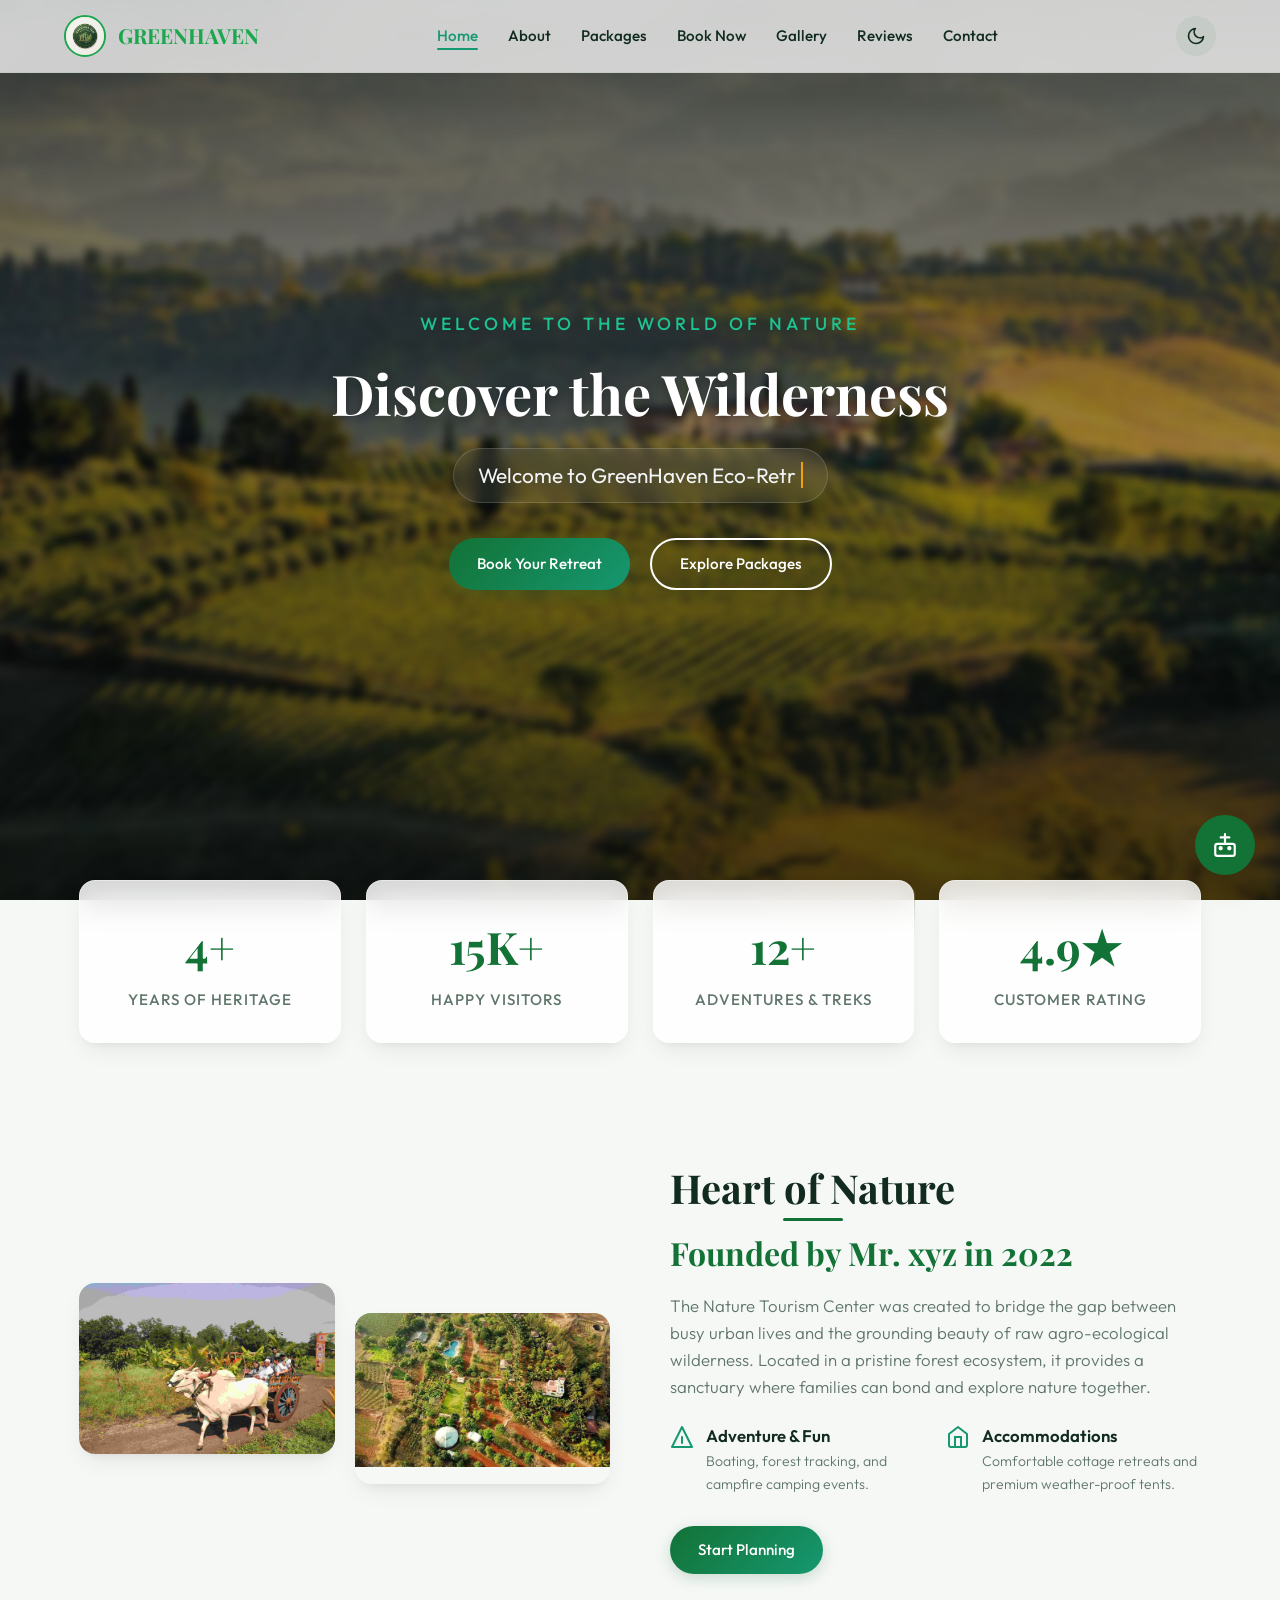
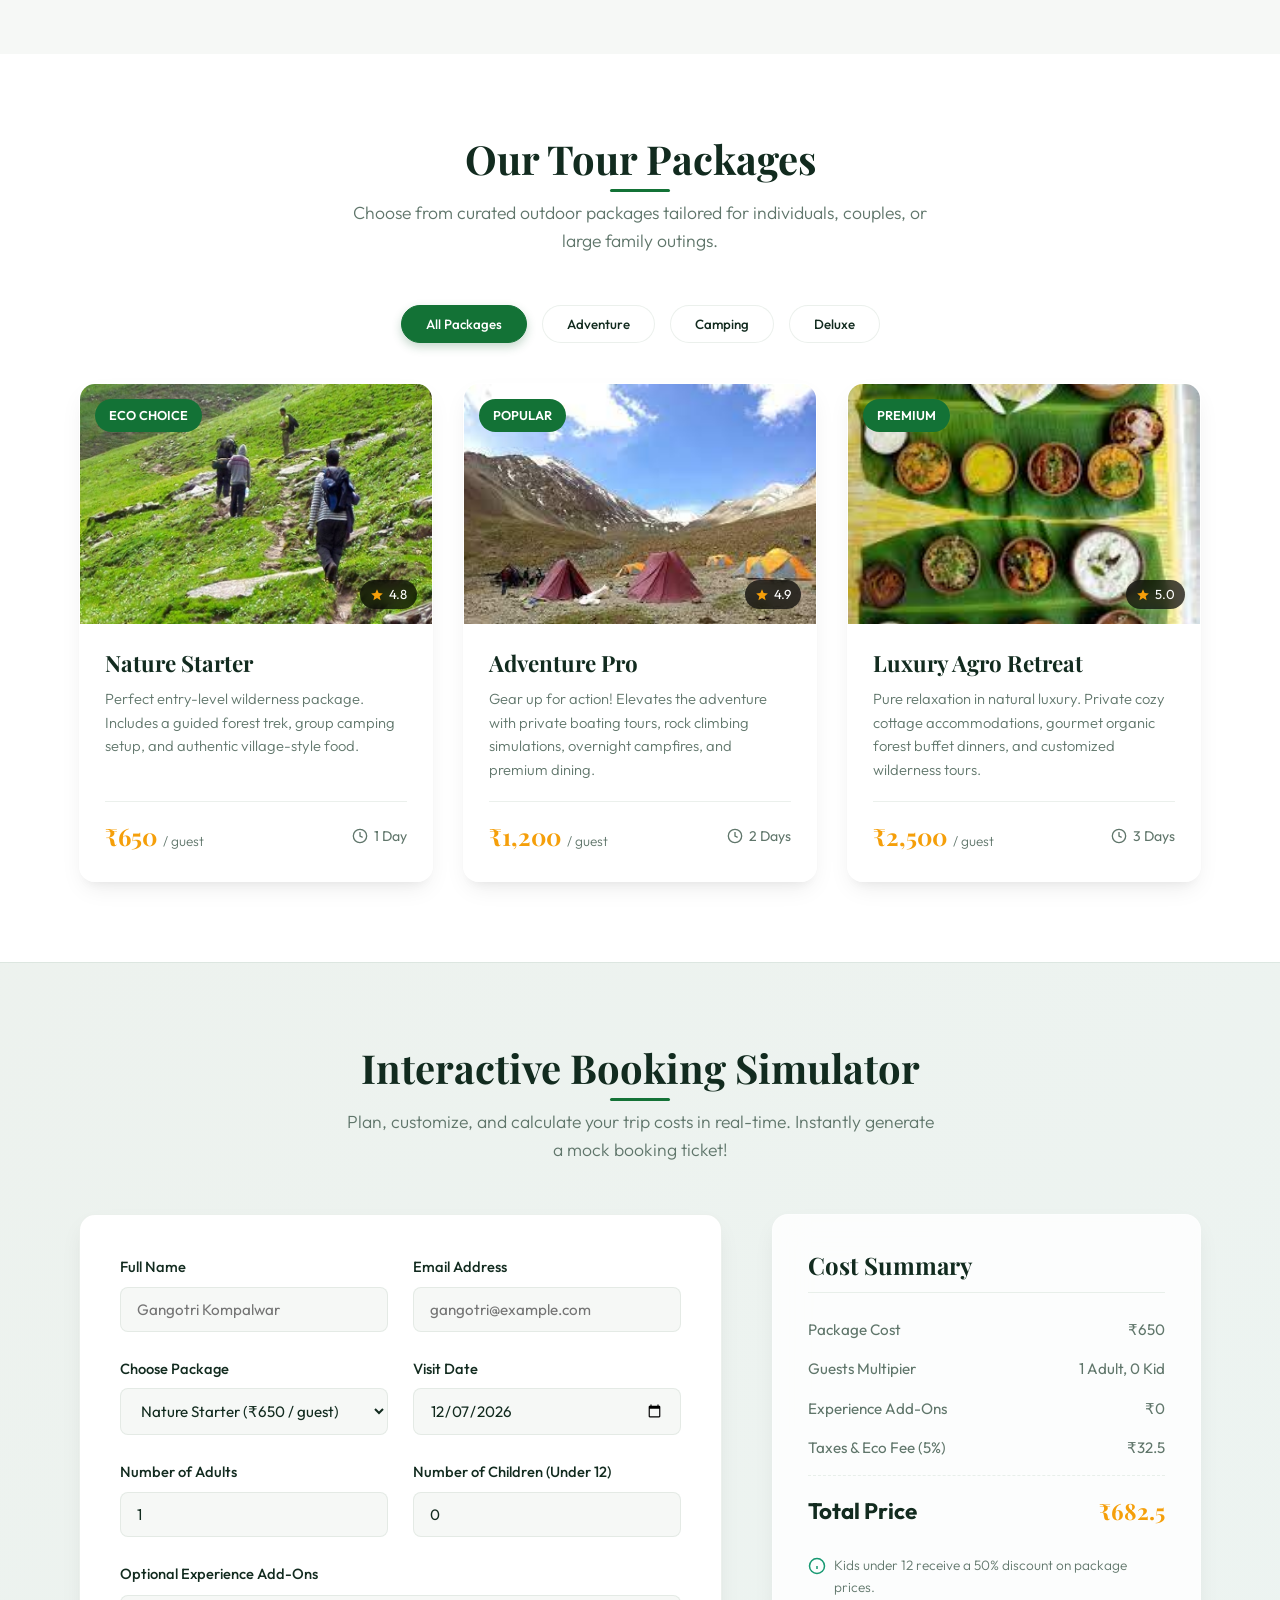
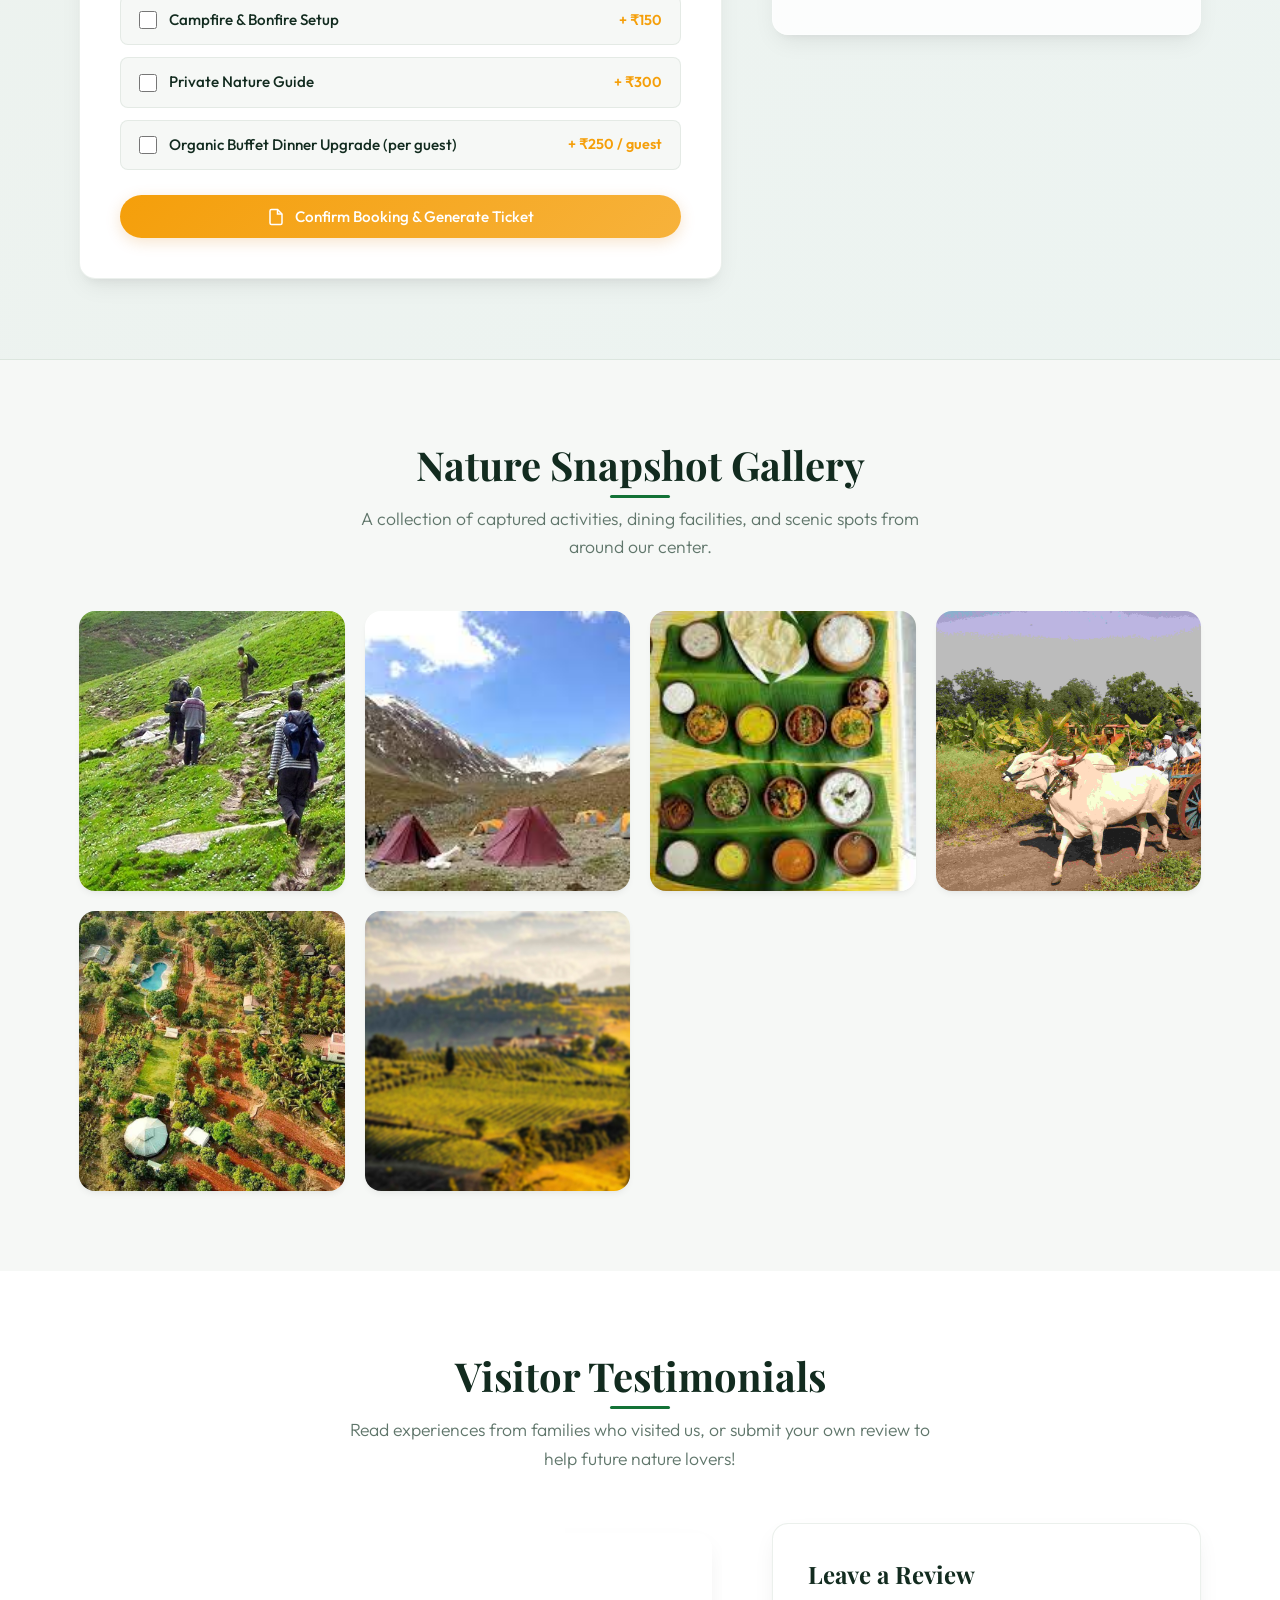
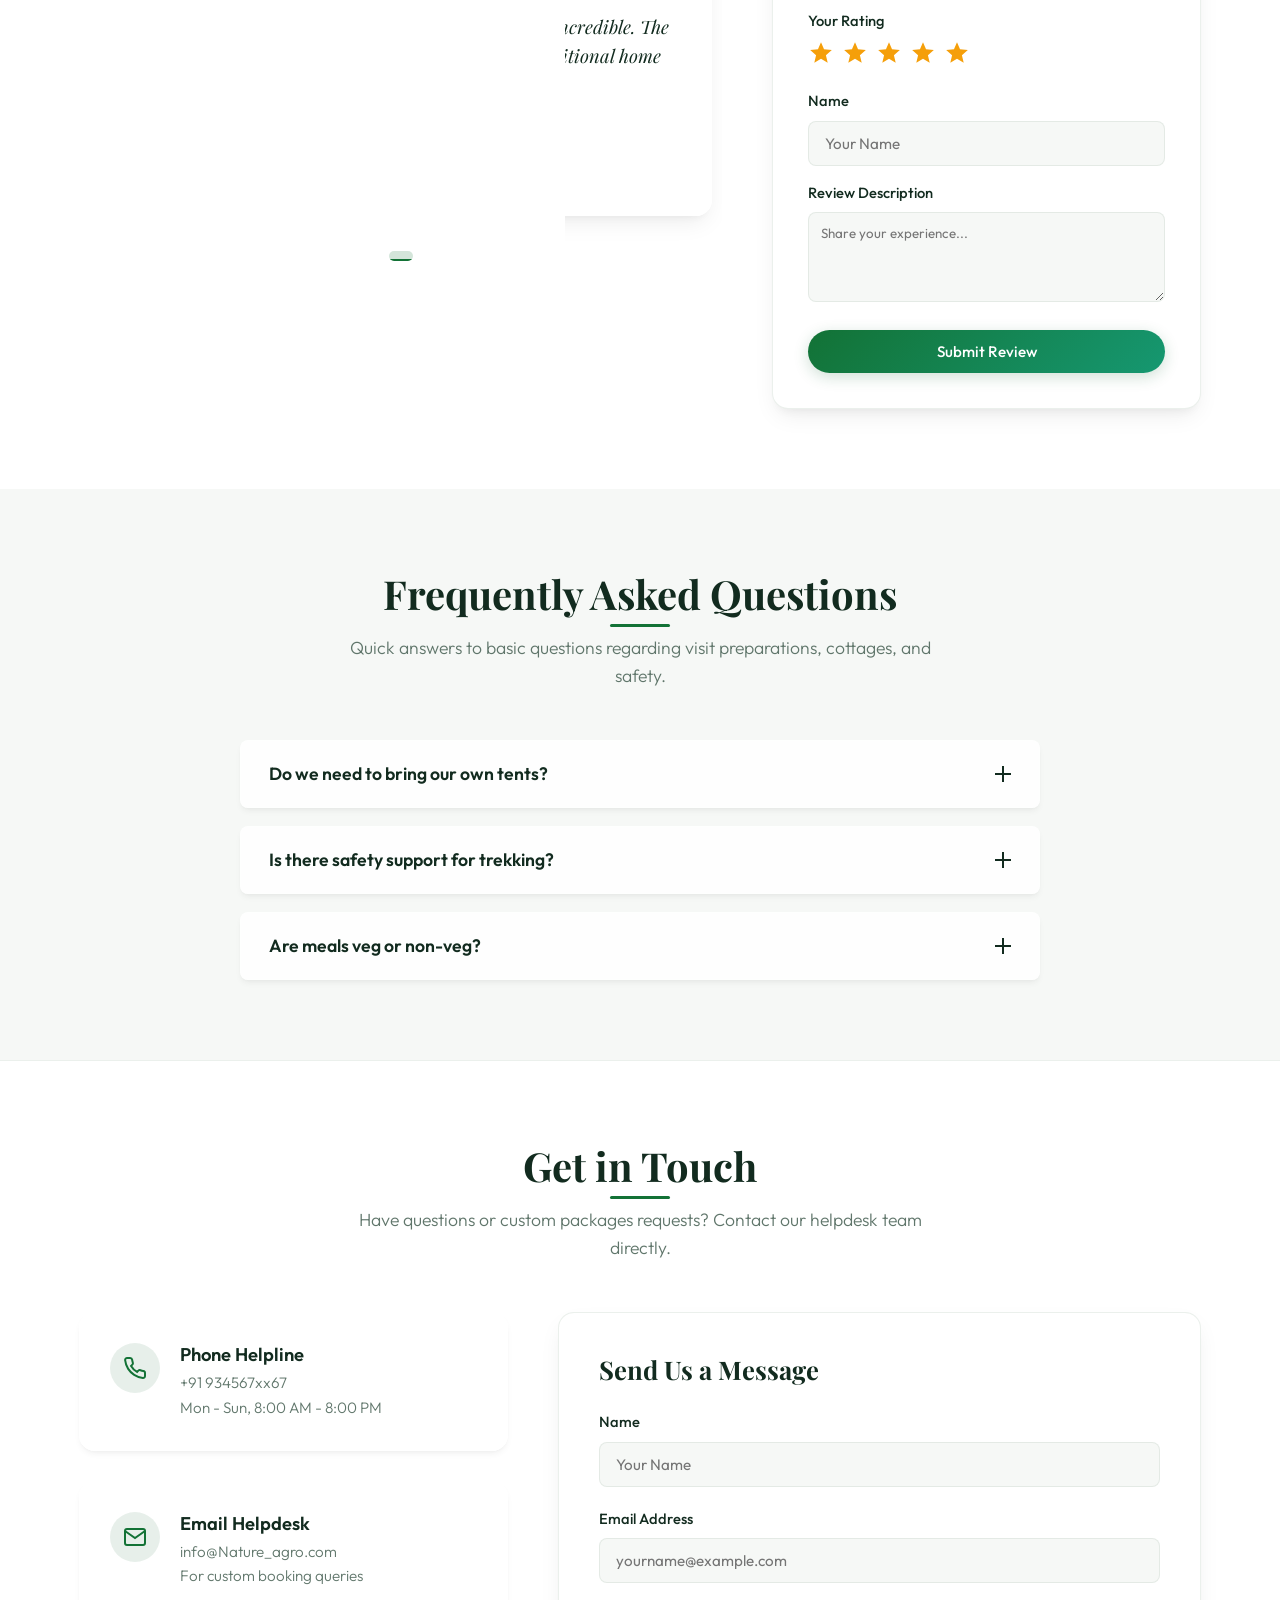
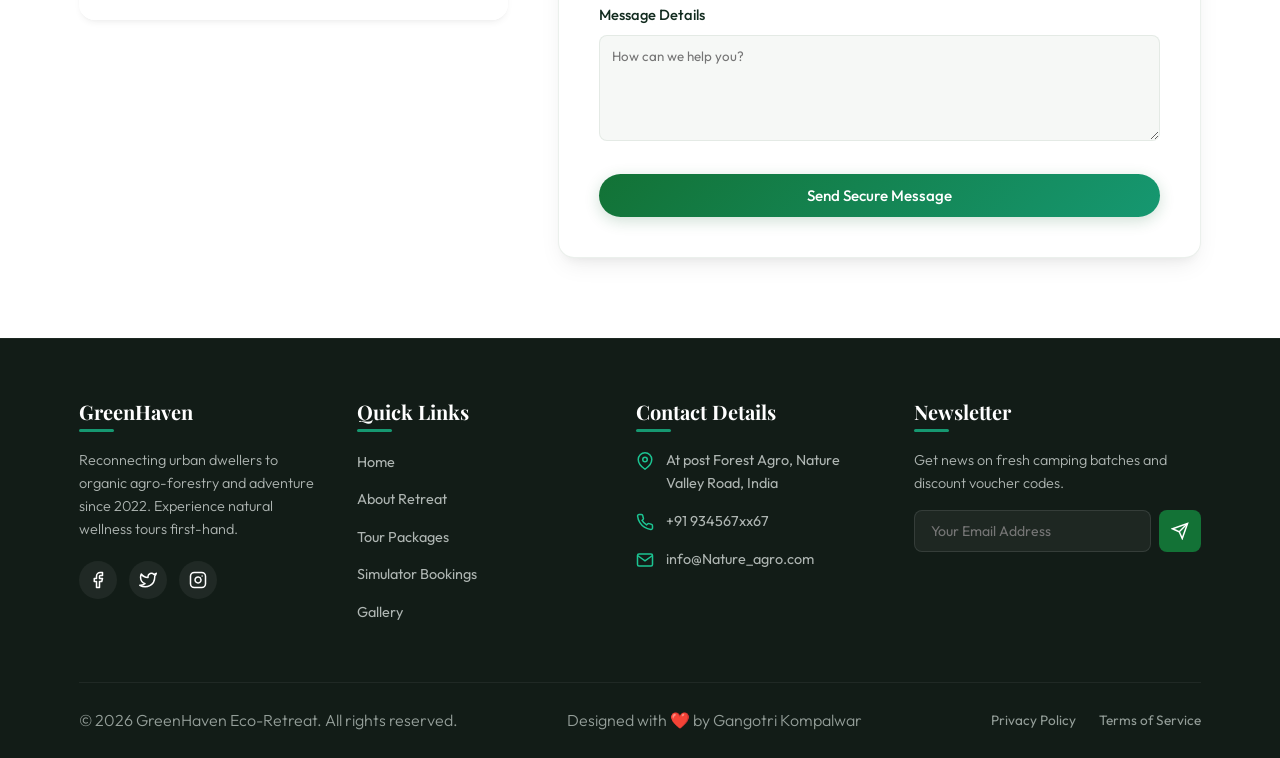
==== commit b5142314: "feat: add AI Virtual Tour Voice Guide and correct GreenHaven logo branding" ====
--- a/index.html
+++ b/index.html
@@ -738,6 +738,44 @@
     <!-- Rendered dynamically by app.js -->
   </div>
 
+  <!-- AI Voice Tour Guide Widget -->
+  <div class="ai-guide-widget" id="ai-guide-widget">
+    <button class="ai-guide-trigger" id="ai-guide-trigger" aria-label="Toggle AI Virtual Tour Guide">
+      <div class="ai-guide-pulse"></div>
+      <!-- Wave animation bar visualizer -->
+      <div class="ai-voice-waves" id="ai-voice-waves">
+        <span></span>
+        <span></span>
+        <span></span>
+        <span></span>
+      </div>
+      <!-- Robot/Guide Icon -->
+      <svg class="ai-guide-icon" viewBox="0 0 24 24" fill="none" stroke="currentColor" stroke-width="2" stroke-linecap="round" stroke-linejoin="round">
+        <rect x="3" y="11" width="18" height="11" rx="2" ry="2"/>
+        <path d="M12 2v2M8 5h8M12 5v6"/>
+        <circle cx="8" cy="15" r="1"/>
+        <circle cx="16" cy="15" r="1"/>
+      </svg>
+    </button>
+    <div class="ai-guide-card" id="ai-guide-card">
+      <div class="ai-guide-header">
+        <div class="ai-guide-status">
+          <span class="status-dot online"></span>
+          <h4>GreenHaven AI Voice Guide</h4>
+        </div>
+        <button class="ai-card-close" id="ai-card-close" aria-label="Close Guide">&times;</button>
+      </div>
+      <div class="ai-guide-body">
+        <p id="ai-guide-text">Hello! I am your virtual forest guide. Click "Start Tour" below and I will speak to you and show you around GreenHaven!</p>
+      </div>
+      <div class="ai-guide-footer">
+        <button class="btn btn-primary btn-sm" id="btn-start-tour">Start Tour</button>
+        <button class="btn btn-outline btn-sm" id="btn-pause-tour" style="display: none;">Pause</button>
+        <button class="btn btn-outline btn-sm" id="btn-stop-tour" style="display: none;">Stop</button>
+      </div>
+    </div>
+  </div>
+
   <!-- JavaScript logic -->
   <script src="js/app.js"></script>
 </body>
--- a/css/main.css
+++ b/css/main.css
@@ -1996,3 +1996,219 @@
     padding: 20px;
   }
 }
+
+/* ==========================================================================
+   11. AI Voice Tour Guide Widget
+   ========================================================================== */
+.ai-guide-widget {
+  position: fixed;
+  bottom: 25px;
+  right: 25px;
+  z-index: 1000;
+  font-family: var(--font-body);
+}
+
+.ai-guide-trigger {
+  width: 60px;
+  height: 60px;
+  border-radius: var(--radius-full);
+  background: var(--primary);
+  color: var(--text-light);
+  border: none;
+  cursor: pointer;
+  display: flex;
+  align-items: center;
+  justify-content: center;
+  box-shadow: var(--shadow-lg);
+  position: relative;
+  transition: transform var(--transition-fast), background var(--transition-fast);
+}
+
+.ai-guide-trigger:hover {
+  transform: scale(1.08);
+  background: var(--primary-light);
+}
+
+.ai-guide-pulse {
+  position: absolute;
+  top: 0;
+  left: 0;
+  width: 100%;
+  height: 100%;
+  border-radius: var(--radius-full);
+  border: 2px solid var(--primary-light);
+  opacity: 0;
+  animation: pulse-ring 2s cubic-bezier(0.215, 0.61, 0.355, 1) infinite;
+}
+
+@keyframes pulse-ring {
+  0% {
+    transform: scale(0.95);
+    opacity: 0.8;
+  }
+  100% {
+    transform: scale(1.6);
+    opacity: 0;
+  }
+}
+
+.ai-guide-icon {
+  width: 26px;
+  height: 26px;
+  transition: opacity var(--transition-fast);
+}
+
+.ai-guide-trigger.speaking .ai-guide-icon {
+  opacity: 0;
+}
+
+/* Sound Wave Bars Visualizer */
+.ai-voice-waves {
+  position: absolute;
+  display: none;
+  align-items: flex-end;
+  justify-content: center;
+  gap: 3px;
+  width: 30px;
+  height: 20px;
+}
+
+.ai-guide-trigger.speaking .ai-voice-waves {
+  display: flex;
+}
+
+.ai-voice-waves span {
+  width: 3px;
+  height: 100%;
+  background-color: var(--accent);
+  border-radius: var(--radius-full);
+  animation: bounce-wave 0.8s ease-in-out infinite alternate;
+}
+
+.ai-voice-waves span:nth-child(1) { animation-delay: 0.1s; height: 30%; }
+.ai-voice-waves span:nth-child(2) { animation-delay: 0.3s; height: 60%; }
+.ai-voice-waves span:nth-child(3) { animation-delay: 0.5s; height: 90%; }
+.ai-voice-waves span:nth-child(4) { animation-delay: 0.2s; height: 40%; }
+
+@keyframes bounce-wave {
+  0% { transform: scaleY(0.3); }
+  100% { transform: scaleY(1); }
+}
+
+/* Card Style */
+.ai-guide-card {
+  position: absolute;
+  bottom: 75px;
+  right: 0;
+  width: 320px;
+  background: var(--bg-card);
+  backdrop-filter: blur(var(--glass-blur));
+  -webkit-backdrop-filter: blur(var(--glass-blur));
+  border: 1px solid var(--border-glass);
+  border-radius: var(--radius-md);
+  box-shadow: var(--shadow-lg);
+  display: none;
+  flex-direction: column;
+  overflow: hidden;
+  transform: translateY(15px);
+  opacity: 0;
+  transition: transform var(--transition-normal), opacity var(--transition-normal);
+}
+
+.ai-guide-card.active {
+  display: flex;
+  transform: translateY(0);
+  opacity: 1;
+}
+
+.ai-guide-header {
+  display: flex;
+  justify-content: space-between;
+  align-items: center;
+  padding: 14px 18px;
+  border-bottom: 1px solid var(--border-color);
+  background: rgba(0, 0, 0, 0.03);
+}
+
+.ai-guide-status {
+  display: flex;
+  align-items: center;
+  gap: 8px;
+}
+
+.ai-guide-status h4 {
+  font-size: 0.95rem;
+  font-weight: 600;
+  color: var(--text-main);
+  margin: 0;
+}
+
+.status-dot {
+  width: 8px;
+  height: 8px;
+  border-radius: var(--radius-full);
+}
+
+.status-dot.online {
+  background-color: var(--secondary-light);
+  box-shadow: 0 0 8px var(--secondary-light);
+}
+
+.status-dot.speaking {
+  background-color: var(--accent);
+  box-shadow: 0 0 8px var(--accent);
+  animation: pulse-dot 1.2s infinite;
+}
+
+@keyframes pulse-dot {
+  0% { opacity: 0.4; }
+  50% { opacity: 1; }
+  100% { opacity: 0.4; }
+}
+
+.ai-card-close {
+  background: none;
+  border: none;
+  font-size: 1.4rem;
+  font-weight: 300;
+  cursor: pointer;
+  color: var(--text-muted);
+  transition: color var(--transition-fast);
+}
+
+.ai-card-close:hover {
+  color: var(--text-main);
+}
+
+.ai-guide-body {
+  padding: 18px;
+  font-size: 0.9rem;
+  color: var(--text-main);
+  line-height: 1.5;
+}
+
+.ai-guide-body p {
+  font-weight: 400;
+}
+
+.ai-guide-footer {
+  display: flex;
+  gap: 10px;
+  padding: 12px 18px;
+  background: rgba(0, 0, 0, 0.02);
+  border-top: 1px solid var(--border-color);
+}
+
+.btn-sm {
+  padding: 6px 12px;
+  font-size: 0.8rem;
+  border-radius: var(--radius-sm);
+}
+
+/* Highlighted Section border overlay animation for guide flow */
+.tour-highlight {
+  outline: 3px solid var(--accent) !important;
+  outline-offset: 4px;
+  transition: outline var(--transition-normal) !important;
+}
+
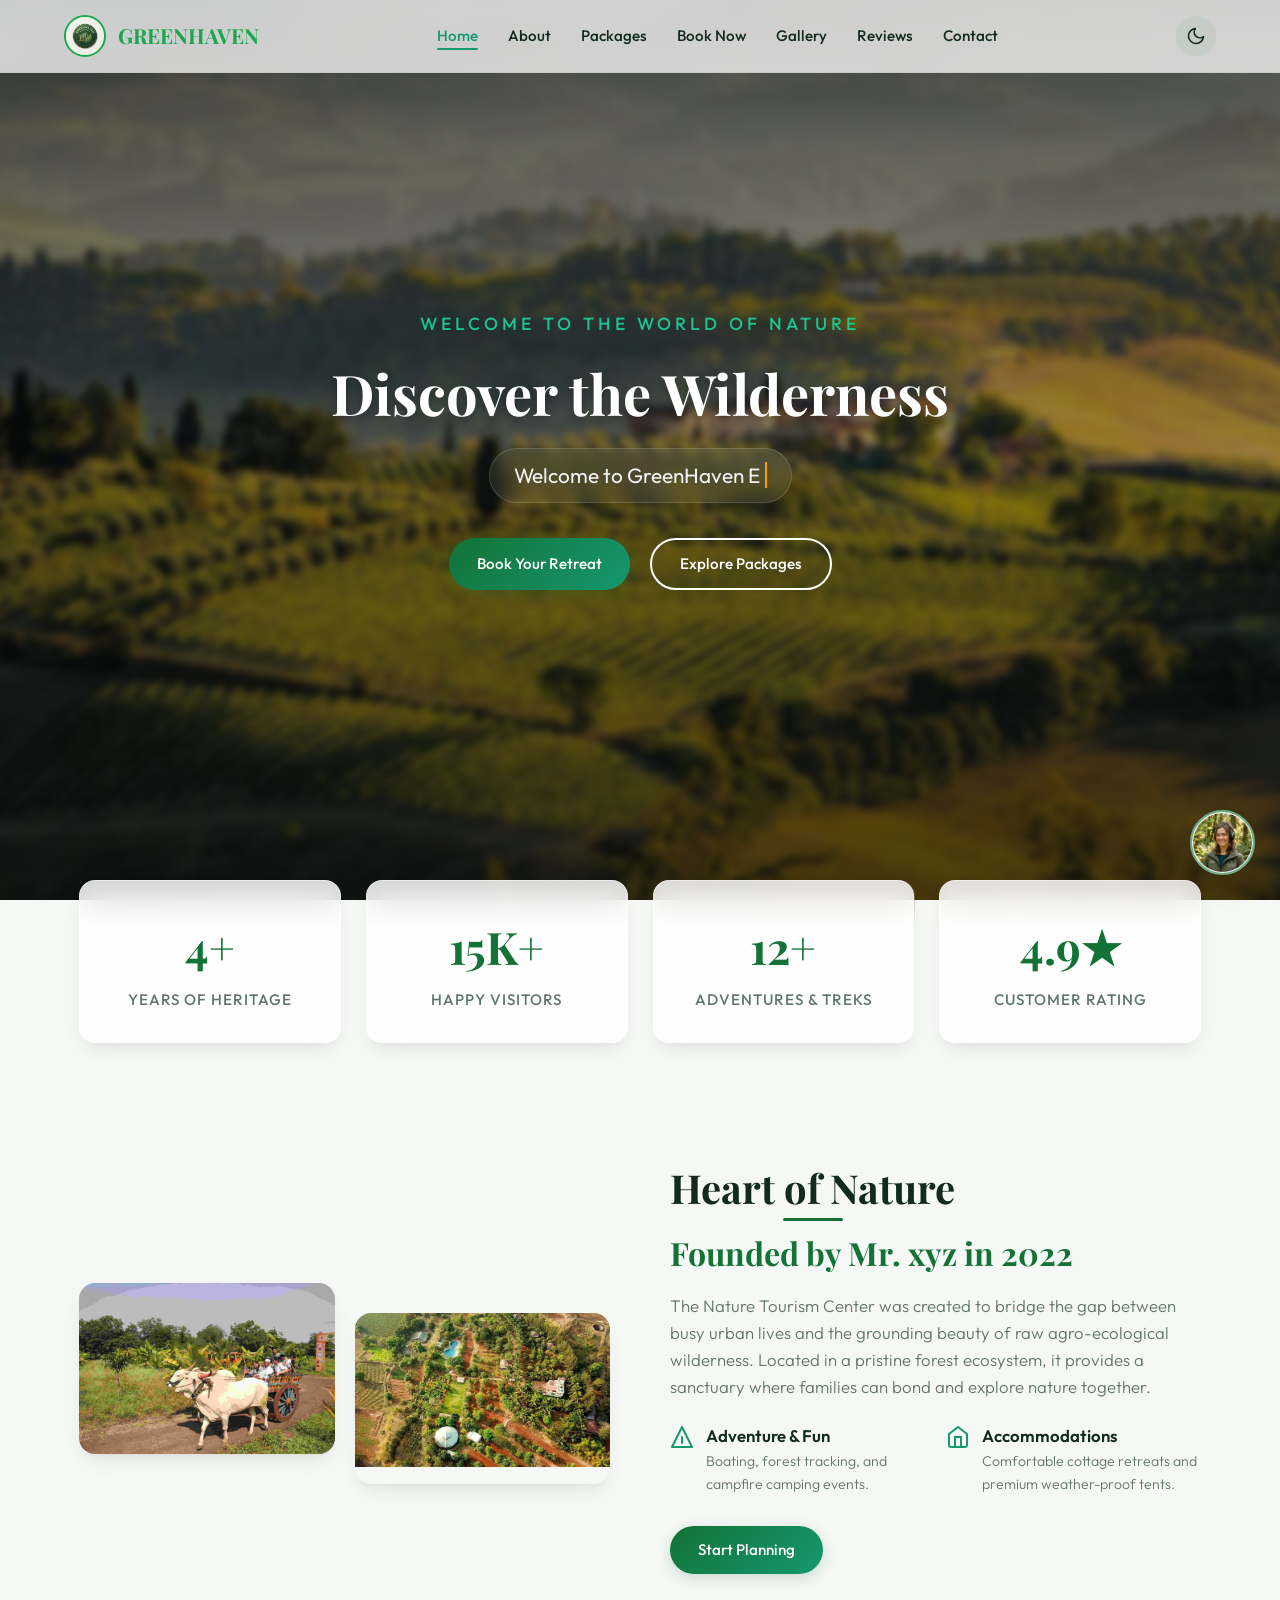
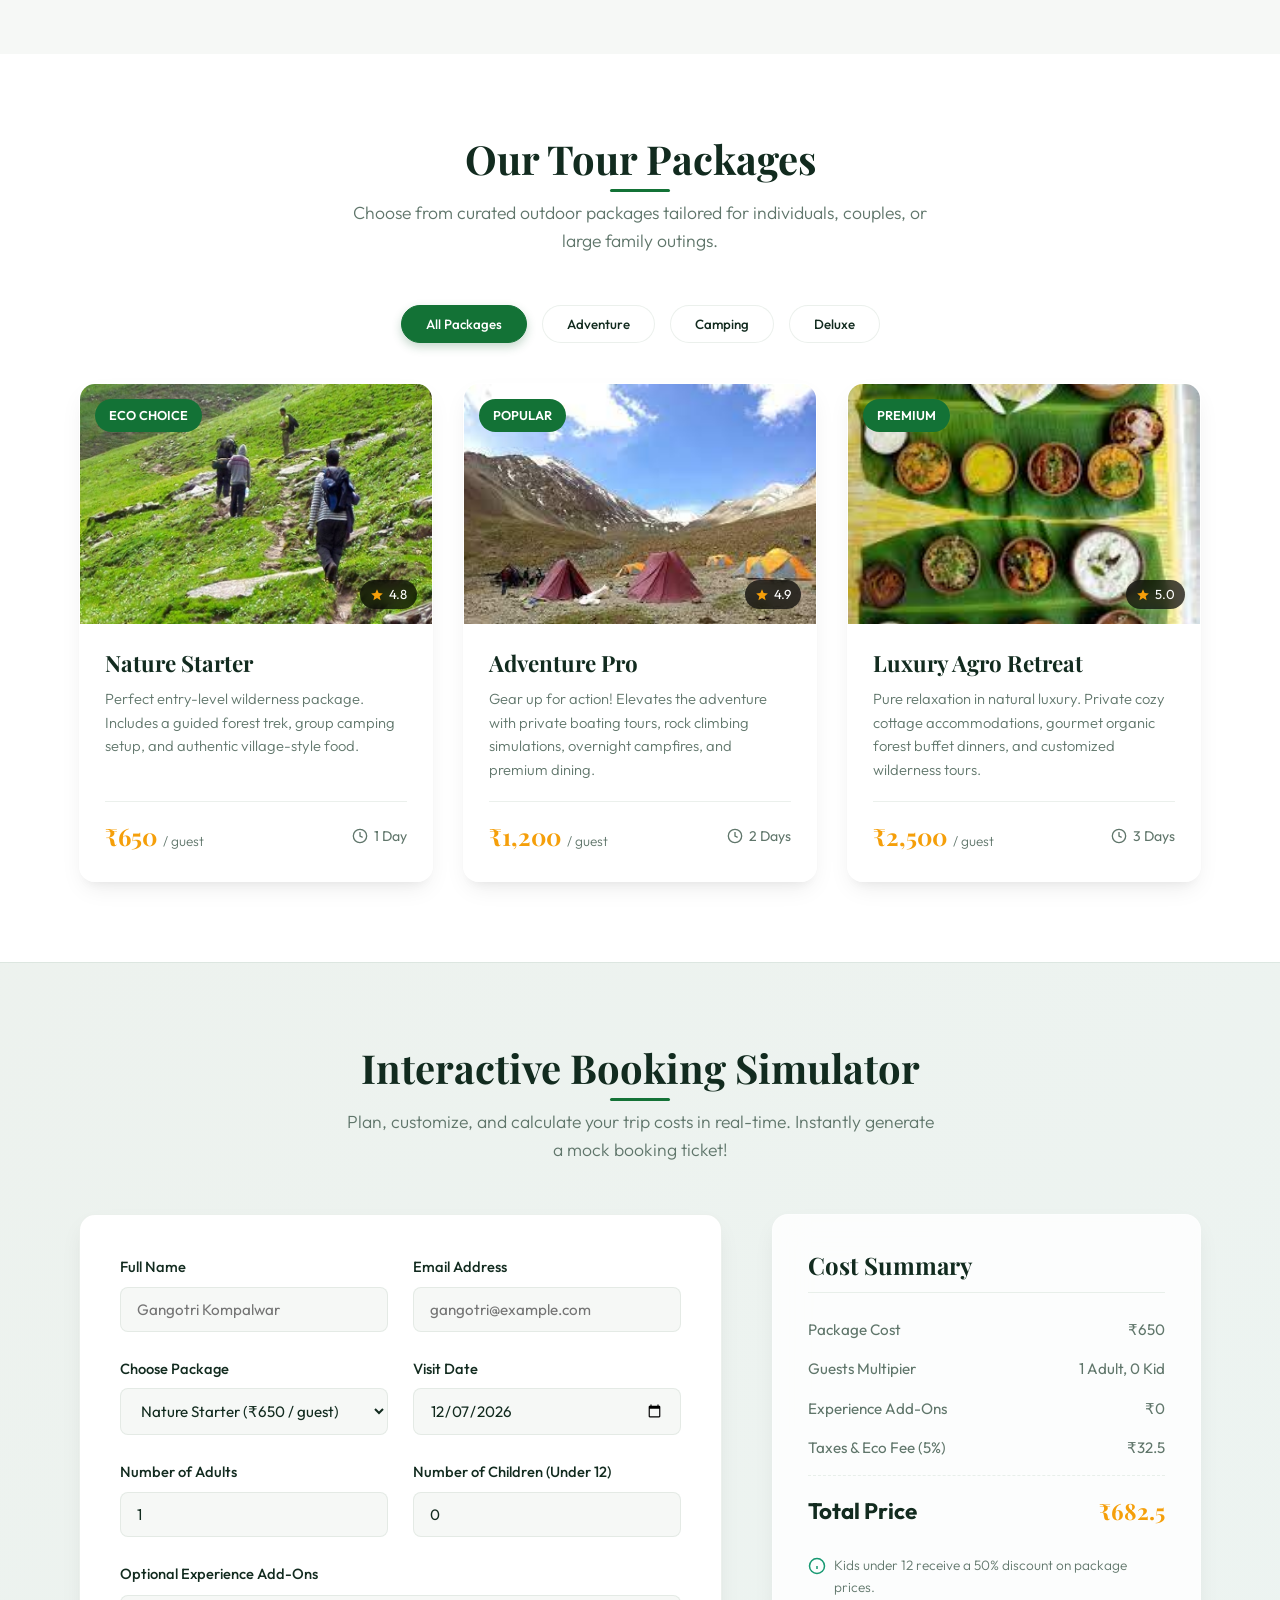
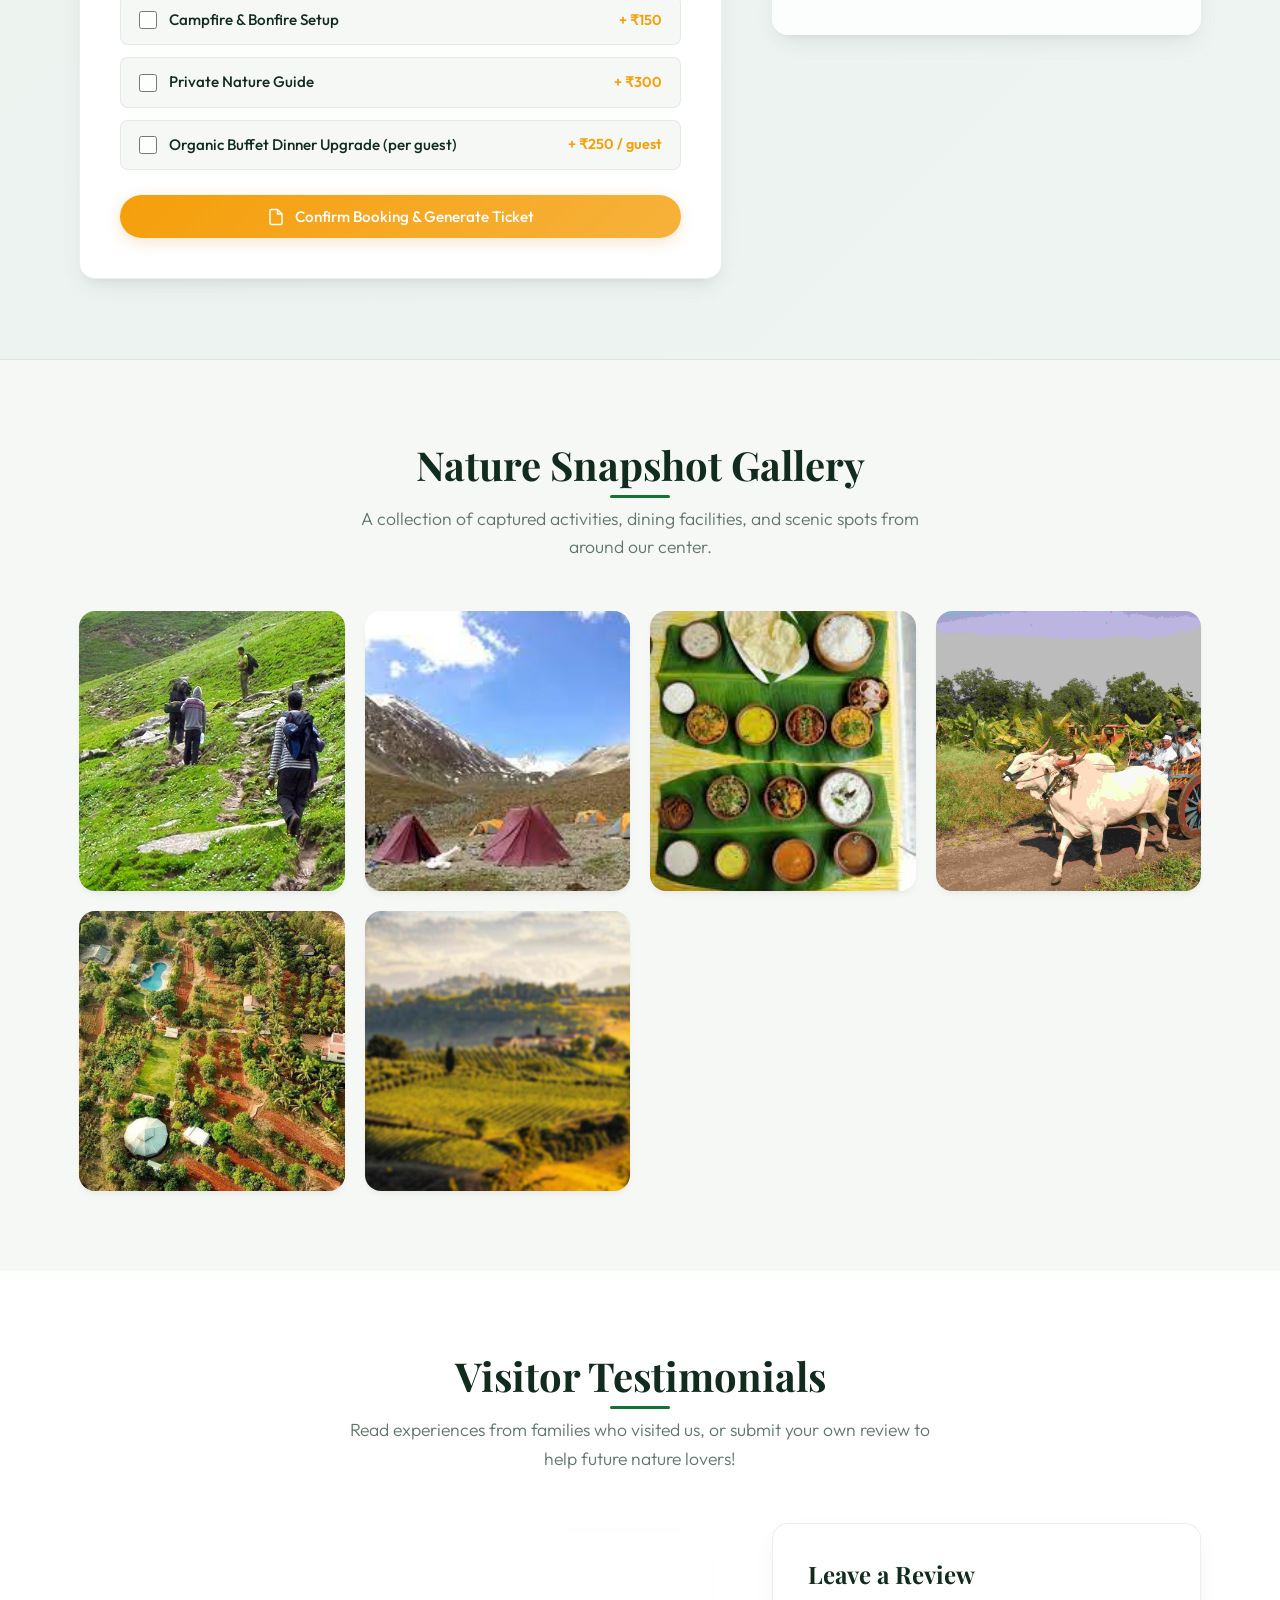
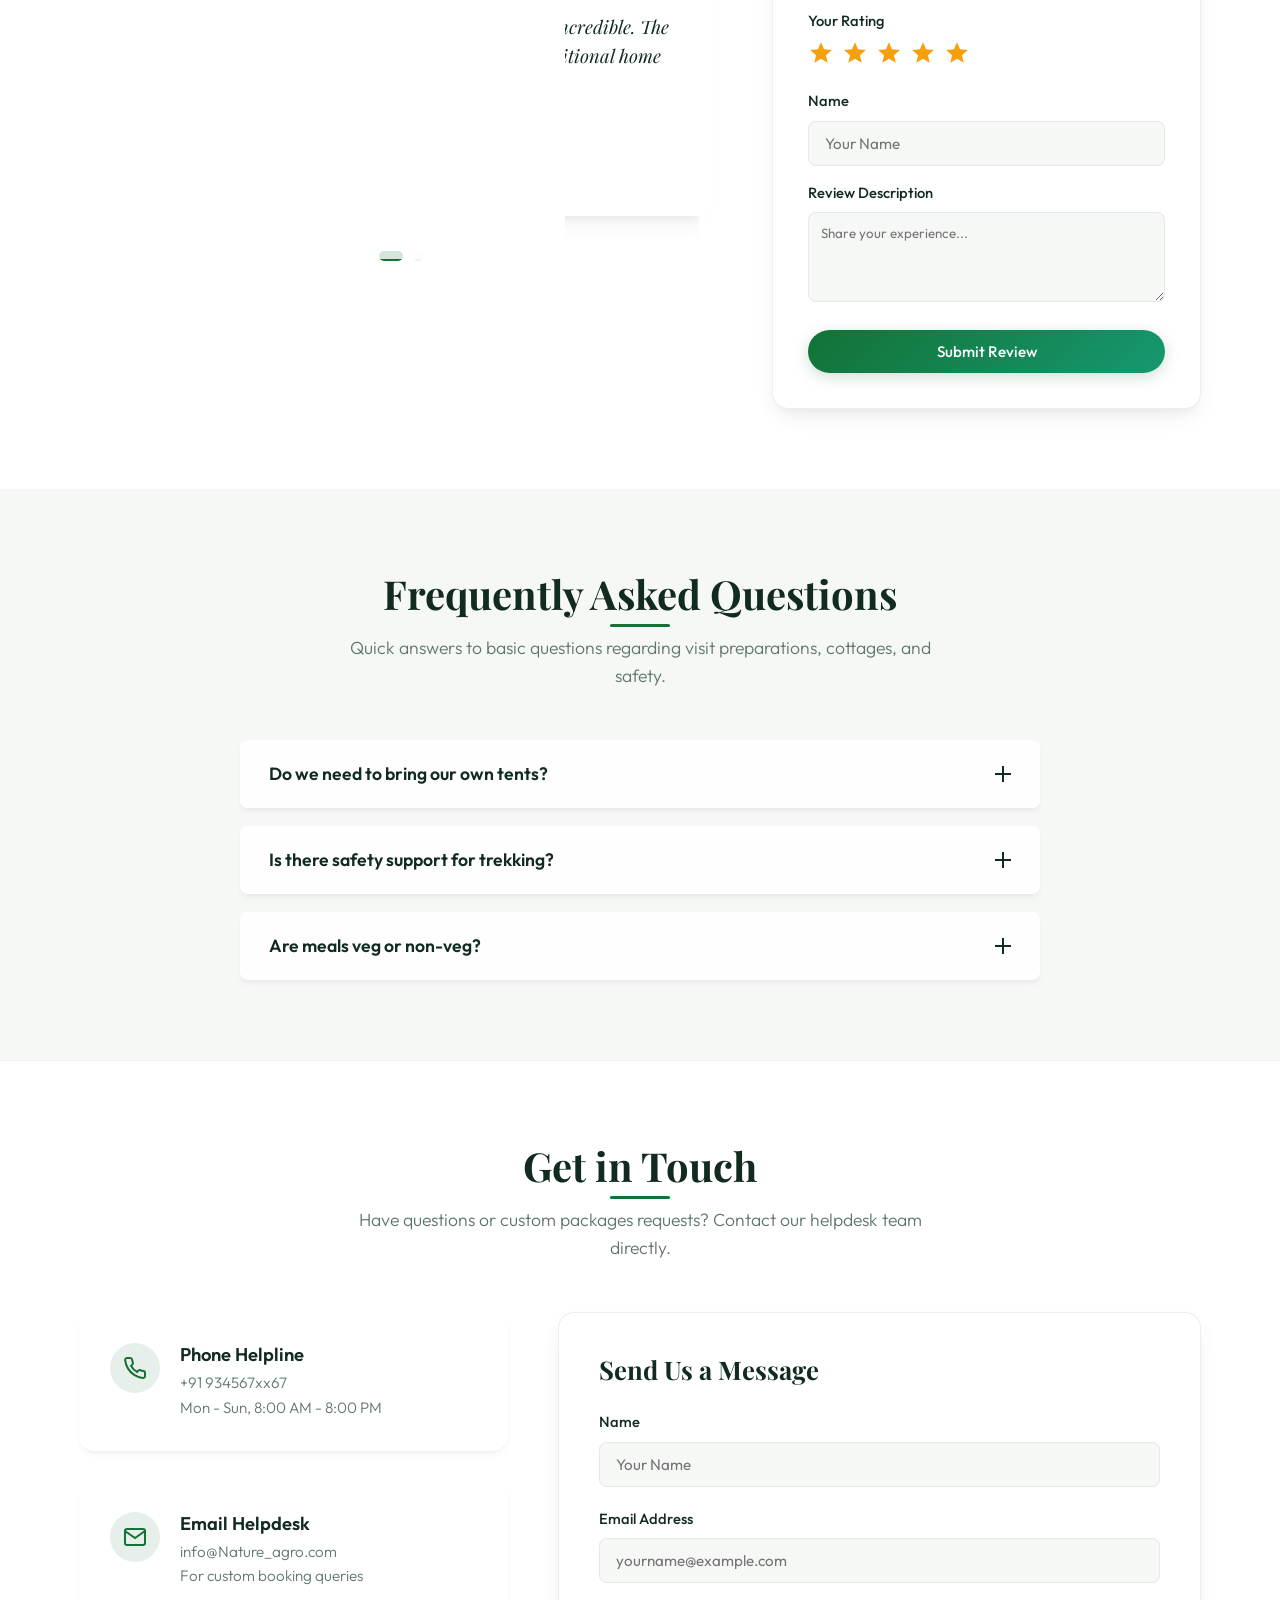
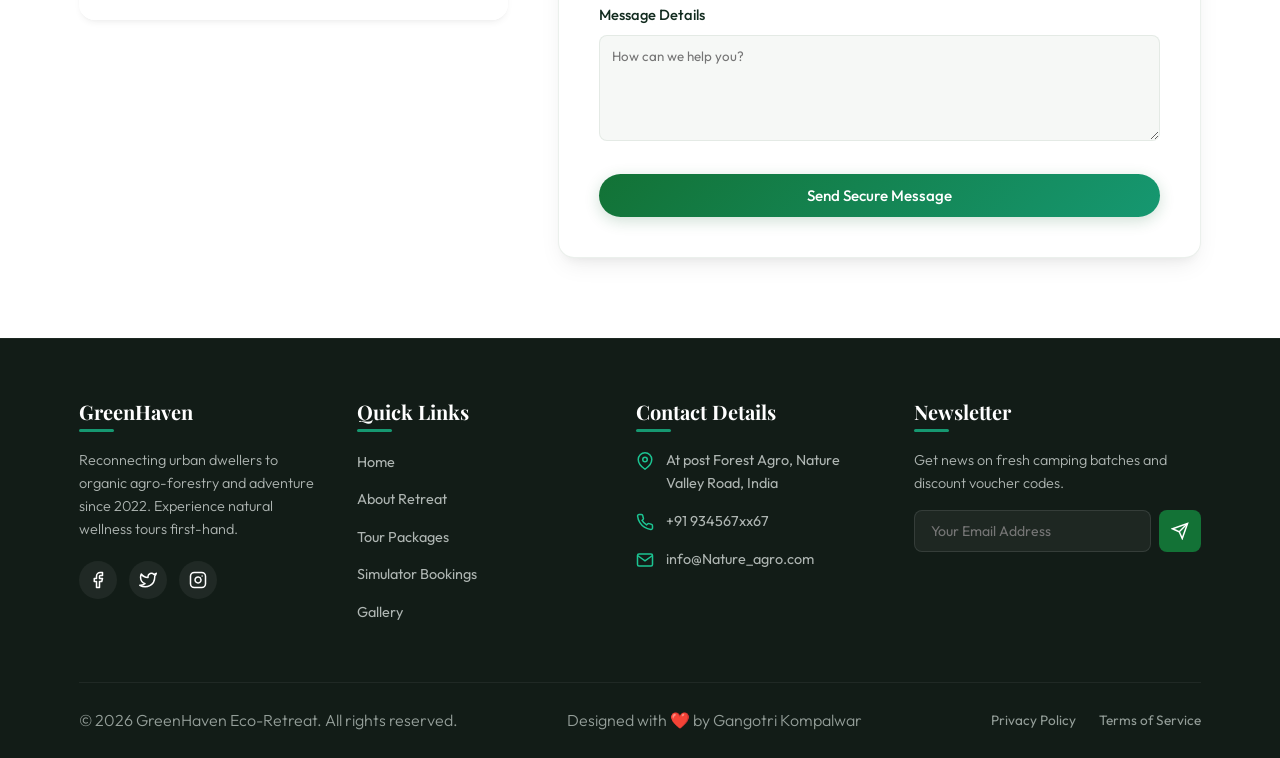
==== commit e907fa58: "feat: implement interactive AI Concierge chatbot Aranya with avatar icon and NLP queries" ====
--- a/index.html
+++ b/index.html
@@ -738,41 +738,77 @@
     <!-- Rendered dynamically by app.js -->
   </div>
 
-  <!-- AI Voice Tour Guide Widget -->
+  <!-- AI Concierge & Voice Guide Widget -->
   <div class="ai-guide-widget" id="ai-guide-widget">
-    <button class="ai-guide-trigger" id="ai-guide-trigger" aria-label="Toggle AI Virtual Tour Guide">
+    <button class="ai-guide-trigger" id="ai-guide-trigger" aria-label="Toggle AI Concierge Chat">
       <div class="ai-guide-pulse"></div>
-      <!-- Wave animation bar visualizer -->
+      <!-- Sound Wave Visualizer when speaking -->
       <div class="ai-voice-waves" id="ai-voice-waves">
         <span></span>
         <span></span>
         <span></span>
         <span></span>
       </div>
-      <!-- Robot/Guide Icon -->
-      <svg class="ai-guide-icon" viewBox="0 0 24 24" fill="none" stroke="currentColor" stroke-width="2" stroke-linecap="round" stroke-linejoin="round">
-        <rect x="3" y="11" width="18" height="11" rx="2" ry="2"/>
-        <path d="M12 2v2M8 5h8M12 5v6"/>
-        <circle cx="8" cy="15" r="1"/>
-        <circle cx="16" cy="15" r="1"/>
-      </svg>
+      <!-- Glowing avatar container -->
+      <div class="ai-trigger-avatar-wrap">
+        <img src="img/avatar.png" alt="Aranya" onerror="this.src='img/avatar.jpg'">
+      </div>
     </button>
+    
     <div class="ai-guide-card" id="ai-guide-card">
       <div class="ai-guide-header">
         <div class="ai-guide-status">
-          <span class="status-dot online"></span>
-          <h4>GreenHaven AI Voice Guide</h4>
+          <div class="ai-header-avatar">
+            <img src="img/avatar.png" alt="Aranya" onerror="this.src='img/avatar.jpg'">
+            <span class="status-dot online"></span>
+          </div>
+          <div>
+            <h4>Aranya</h4>
+            <span class="ai-header-subtitle">Resort AI Concierge</span>
+          </div>
         </div>
         <button class="ai-card-close" id="ai-card-close" aria-label="Close Guide">&times;</button>
       </div>
-      <div class="ai-guide-body">
-        <p id="ai-guide-text">Hello! I am your virtual forest guide. Click "Start Tour" below and I will speak to you and show you around GreenHaven!</p>
-      </div>
-      <div class="ai-guide-footer">
-        <button class="btn btn-primary btn-sm" id="btn-start-tour">Start Tour</button>
-        <button class="btn btn-outline btn-sm" id="btn-pause-tour" style="display: none;">Pause</button>
-        <button class="btn btn-outline btn-sm" id="btn-stop-tour" style="display: none;">Stop</button>
-      </div>
+      
+      <!-- Chat Interface -->
+      <div class="ai-chat-container">
+        <div class="ai-chat-messages" id="ai-chat-messages">
+          <div class="chat-bubble bot">
+            Hello! I'm Aranya, your personal virtual resort assistant. You can ask me anything about the retreat, or start the interactive audio tour!
+          </div>
+        </div>
+        
+        <!-- Quick Action Reply Chips -->
+        <div class="ai-quick-chips" id="ai-quick-chips">
+          <button class="chip-btn" data-query="tour">🎙️ Start Voice Tour</button>
+          <button class="chip-btn" data-query="packages">🏕️ Tour Packages</button>
+          <button class="chip-btn" data-query="booking">🎫 How to Book?</button>
+          <button class="chip-btn" data-query="food">🍛 Food & Dining</button>
+        </div>
+      </div>
+      
+      <!-- Audio Tour Controls (Visible only during active voice tour) -->
+      <div class="ai-tour-controls" id="ai-tour-controls" style="display: none;">
+        <div class="tour-status-wrap">
+          <div class="tour-pulse-active"></div>
+          <span id="ai-guide-text">Active Tour Narrator...</span>
+        </div>
+        <div class="tour-btns-wrap">
+          <button class="btn btn-primary btn-sm" id="btn-start-tour" style="display: none;">Resume</button>
+          <button class="btn btn-outline btn-sm" id="btn-pause-tour">Pause</button>
+          <button class="btn btn-outline btn-sm" id="btn-stop-tour">Stop Tour</button>
+        </div>
+      </div>
+
+      <form class="ai-chat-input-form" id="ai-chat-input-form">
+        <input type="text" id="ai-chat-input" placeholder="Ask about treks, cabins, check-in..." required>
+        <button type="submit" aria-label="Send query">
+          <svg viewBox="0 0 24 24" fill="none" stroke="currentColor" stroke-width="2" stroke-linecap="round" stroke-linejoin="round">
+            <line x1="22" y1="2" x2="11" y2="13"/>
+            <polygon points="22 2 15 22 11 13 2 9 22 2"/>
+          </svg>
+        </button>
+      </form>
     </div>
   </div>
 
--- a/css/main.css
+++ b/css/main.css
@@ -1998,7 +1998,7 @@
 }
 
 /* ==========================================================================
-   11. AI Voice Tour Guide Widget
+   11. AI Voice & Concierge Chatbot Widget
    ========================================================================== */
 .ai-guide-widget {
   position: fixed;
@@ -2009,8 +2009,8 @@
 }
 
 .ai-guide-trigger {
-  width: 60px;
-  height: 60px;
+  width: 65px;
+  height: 65px;
   border-radius: var(--radius-full);
   background: var(--primary);
   color: var(--text-light);
@@ -2022,10 +2022,11 @@
   box-shadow: var(--shadow-lg);
   position: relative;
   transition: transform var(--transition-fast), background var(--transition-fast);
+  padding: 0;
 }
 
 .ai-guide-trigger:hover {
-  transform: scale(1.08);
+  transform: scale(1.06);
   background: var(--primary-light);
 }
 
@@ -2052,14 +2053,23 @@
   }
 }
 
-.ai-guide-icon {
-  width: 26px;
-  height: 26px;
+.ai-trigger-avatar-wrap {
+  width: 100%;
+  height: 100%;
+  border-radius: var(--radius-full);
+  overflow: hidden;
+  border: 2px solid var(--border-glass);
   transition: opacity var(--transition-fast);
 }
 
-.ai-guide-trigger.speaking .ai-guide-icon {
-  opacity: 0;
+.ai-trigger-avatar-wrap img {
+  width: 100%;
+  height: 100%;
+  object-fit: cover;
+}
+
+.ai-guide-trigger.speaking .ai-trigger-avatar-wrap {
+  opacity: 0.15;
 }
 
 /* Sound Wave Bars Visualizer */
@@ -2071,6 +2081,7 @@
   gap: 3px;
   width: 30px;
   height: 20px;
+  z-index: 2;
 }
 
 .ai-guide-trigger.speaking .ai-voice-waves {
@@ -2095,12 +2106,12 @@
   100% { transform: scaleY(1); }
 }
 
-/* Card Style */
+/* Chat Card Style */
 .ai-guide-card {
   position: absolute;
-  bottom: 75px;
+  bottom: 80px;
   right: 0;
-  width: 320px;
+  width: 340px;
   background: var(--bg-card);
   backdrop-filter: blur(var(--glass-blur));
   -webkit-backdrop-filter: blur(var(--glass-blur));
@@ -2125,7 +2136,7 @@
   display: flex;
   justify-content: space-between;
   align-items: center;
-  padding: 14px 18px;
+  padding: 12px 16px;
   border-bottom: 1px solid var(--border-color);
   background: rgba(0, 0, 0, 0.03);
 }
@@ -2133,7 +2144,32 @@
 .ai-guide-status {
   display: flex;
   align-items: center;
-  gap: 8px;
+  gap: 10px;
+}
+
+.ai-header-avatar {
+  position: relative;
+  width: 38px;
+  height: 38px;
+  border-radius: var(--radius-full);
+}
+
+.ai-header-avatar img {
+  width: 100%;
+  height: 100%;
+  border-radius: var(--radius-full);
+  object-fit: cover;
+  border: 2px solid var(--border-glass);
+}
+
+.ai-header-avatar .status-dot {
+  position: absolute;
+  bottom: 0;
+  right: 0;
+  width: 9px;
+  height: 9px;
+  border-radius: var(--radius-full);
+  border: 2px solid var(--bg-card-solid);
 }
 
 .ai-guide-status h4 {
@@ -2141,12 +2177,13 @@
   font-weight: 600;
   color: var(--text-main);
   margin: 0;
-}
-
-.status-dot {
-  width: 8px;
-  height: 8px;
-  border-radius: var(--radius-full);
+  line-height: 1.1;
+}
+
+.ai-header-subtitle {
+  font-size: 0.72rem;
+  color: var(--text-muted);
+  display: block;
 }
 
 .status-dot.online {
@@ -2180,35 +2217,192 @@
   color: var(--text-main);
 }
 
-.ai-guide-body {
-  padding: 18px;
-  font-size: 0.9rem;
+/* Chat container and Message bubbles */
+.ai-chat-container {
+  display: flex;
+  flex-direction: column;
+  padding: 15px;
+  background: rgba(255, 255, 255, 0.1);
+}
+
+.ai-chat-messages {
+  display: flex;
+  flex-direction: column;
+  gap: 10px;
+  height: 240px;
+  overflow-y: auto;
+  padding-right: 5px;
+  margin-bottom: 12px;
+  scroll-behavior: smooth;
+}
+
+.ai-chat-messages::-webkit-scrollbar {
+  width: 4px;
+}
+
+.ai-chat-messages::-webkit-scrollbar-thumb {
+  background: var(--primary-light);
+  border-radius: var(--radius-full);
+}
+
+.chat-bubble {
+  max-width: 85%;
+  padding: 8px 12px;
+  border-radius: 14px;
+  font-size: 0.85rem;
+  line-height: 1.4;
+  animation: bubble-entrance 0.25s cubic-bezier(0.175, 0.885, 0.32, 1.15) forwards;
+  transform-origin: left bottom;
+}
+
+.chat-bubble.bot {
+  background-color: var(--border-color);
   color: var(--text-main);
-  line-height: 1.5;
-}
-
-.ai-guide-body p {
-  font-weight: 400;
-}
-
-.ai-guide-footer {
-  display: flex;
-  gap: 10px;
-  padding: 12px 18px;
-  background: rgba(0, 0, 0, 0.02);
+  align-self: flex-start;
+  border-bottom-left-radius: 2px;
+}
+
+.chat-bubble.user {
+  background-color: var(--primary);
+  color: var(--text-light);
+  align-self: flex-end;
+  border-bottom-right-radius: 2px;
+  transform-origin: right bottom;
+}
+
+@keyframes bubble-entrance {
+  0% { transform: scale(0.85); opacity: 0; }
+  100% { transform: scale(1); opacity: 1; }
+}
+
+.typing-dots {
+  display: flex;
+  gap: 4px;
+  padding: 8px 12px;
+  background-color: var(--border-color);
+  border-radius: 14px;
+  border-bottom-left-radius: 2px;
+  align-self: flex-start;
+  width: fit-content;
+}
+
+.typing-dots span {
+  width: 6px;
+  height: 6px;
+  background-color: var(--text-muted);
+  border-radius: var(--radius-full);
+  animation: dot-pulse 1.2s infinite ease-in-out;
+}
+
+.typing-dots span:nth-child(2) { animation-delay: 0.2s; }
+.typing-dots span:nth-child(3) { animation-delay: 0.4s; }
+
+@keyframes dot-pulse {
+  0%, 100% { transform: translateY(0); }
+  50% { transform: translateY(-4px); }
+}
+
+/* Quick reply chips */
+.ai-quick-chips {
+  display: flex;
+  flex-wrap: wrap;
+  gap: 6px;
+}
+
+.chip-btn {
+  background: var(--bg-card-solid);
+  border: 1px solid var(--border-color);
+  color: var(--text-main);
+  padding: 5px 10px;
+  border-radius: var(--radius-full);
+  font-size: 0.72rem;
+  cursor: pointer;
+  transition: transform var(--transition-fast), border-color var(--transition-fast), background var(--transition-fast);
+}
+
+.chip-btn:hover {
+  transform: translateY(-1px);
+  border-color: var(--primary-light);
+  background: rgba(142, 170, 150, 0.08);
+}
+
+/* Audio Tour Controls panel overlay */
+.ai-tour-controls {
+  padding: 12px 16px;
   border-top: 1px solid var(--border-color);
-}
-
-.btn-sm {
-  padding: 6px 12px;
+  background: rgba(38, 92, 50, 0.06);
+}
+
+.tour-status-wrap {
+  display: flex;
+  align-items: center;
+  gap: 8px;
+  margin-bottom: 8px;
+}
+
+.tour-pulse-active {
+  width: 8px;
+  height: 8px;
+  background-color: var(--accent);
+  border-radius: var(--radius-full);
+  animation: pulse-dot 1s infinite;
+}
+
+.tour-status-wrap span {
   font-size: 0.8rem;
-  border-radius: var(--radius-sm);
-}
-
-/* Highlighted Section border overlay animation for guide flow */
+  font-weight: 500;
+  color: var(--text-main);
+}
+
+.tour-btns-wrap {
+  display: flex;
+  gap: 8px;
+}
+
+/* Chat Input field form */
+.ai-chat-input-form {
+  display: flex;
+  border-top: 1px solid var(--border-color);
+  background: var(--bg-card-solid);
+}
+
+.ai-chat-input-form input {
+  flex: 1;
+  border: none;
+  background: transparent;
+  padding: 12px 15px;
+  font-family: var(--font-body);
+  font-size: 0.85rem;
+  color: var(--text-main);
+}
+
+.ai-chat-input-form input:focus {
+  outline: none;
+}
+
+.ai-chat-input-form button {
+  background: none;
+  border: none;
+  color: var(--primary);
+  padding: 0 16px;
+  cursor: pointer;
+  transition: color var(--transition-fast), transform var(--transition-fast);
+}
+
+.ai-chat-input-form button:hover {
+  color: var(--primary-light);
+  transform: scale(1.05);
+}
+
+.ai-chat-input-form button svg {
+  width: 16px;
+  height: 16px;
+}
+
 .tour-highlight {
   outline: 3px solid var(--accent) !important;
   outline-offset: 4px;
   transition: outline var(--transition-normal) !important;
 }
 
+
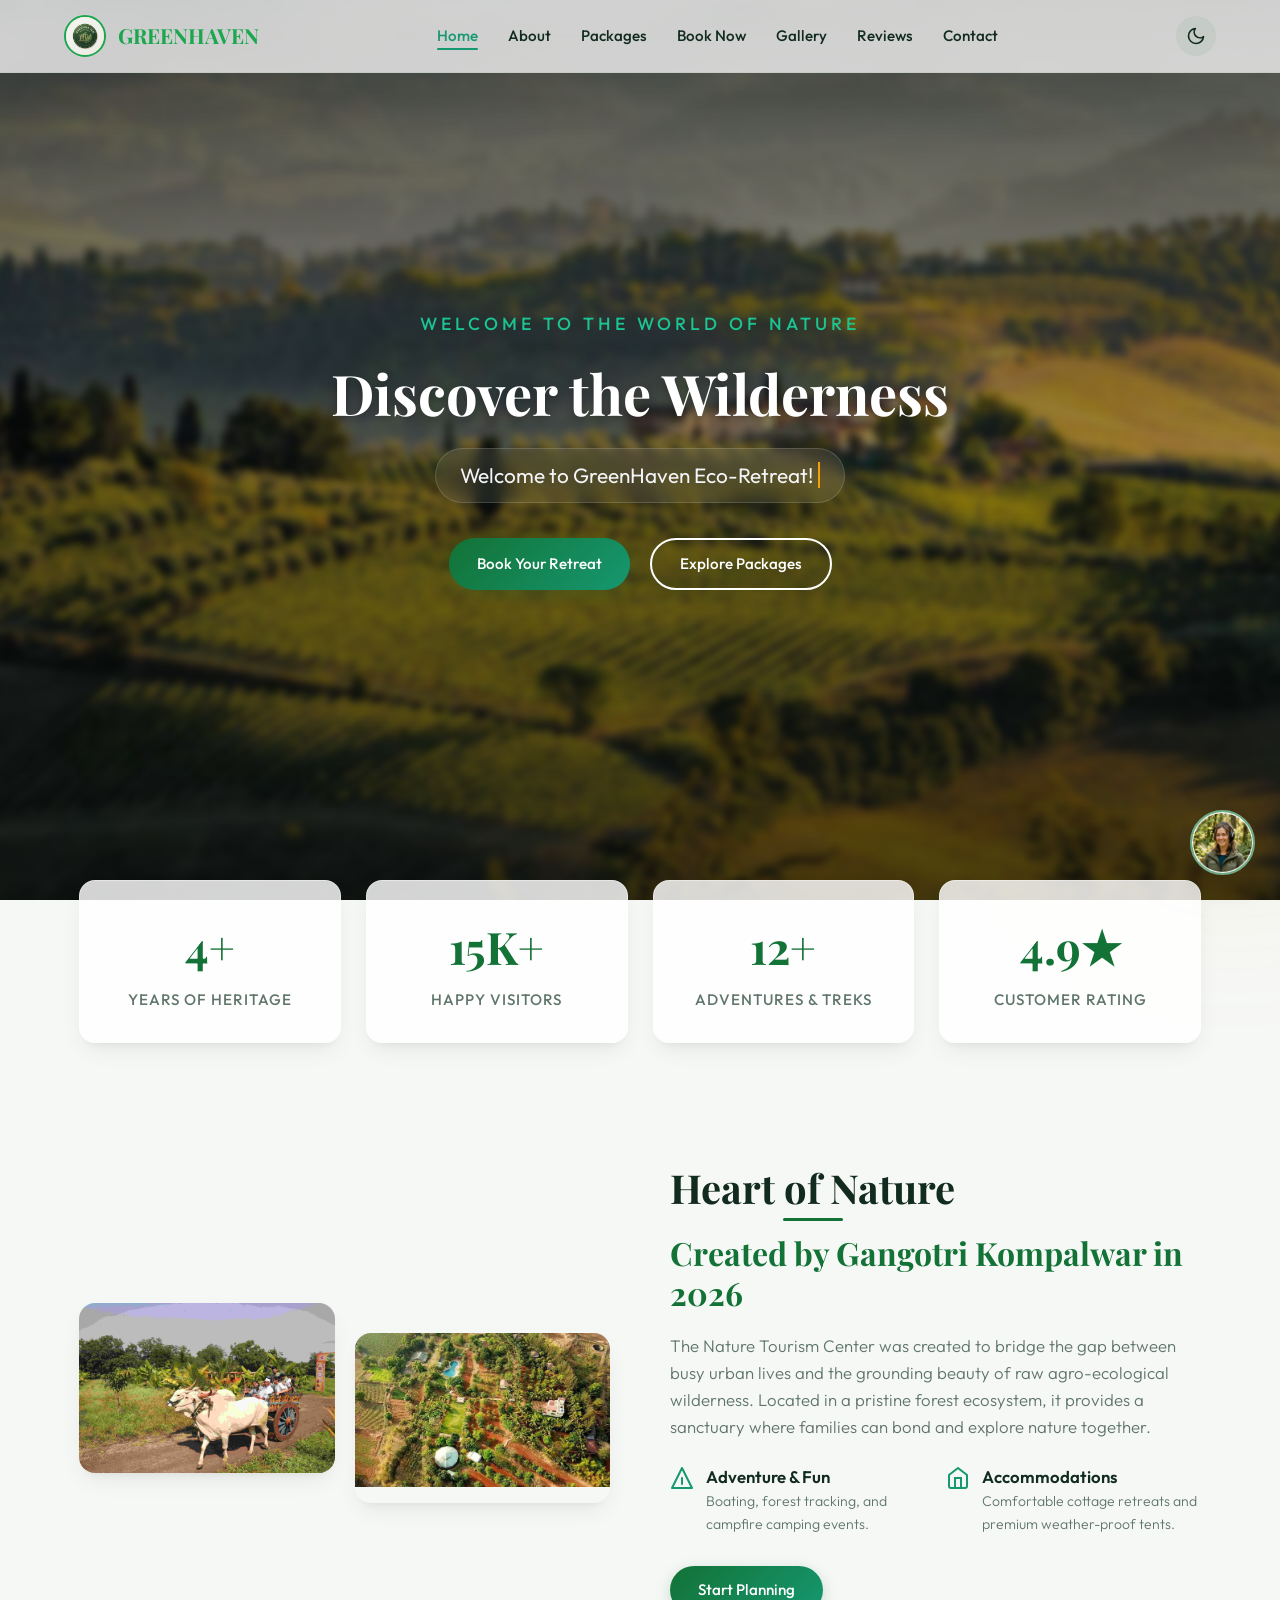
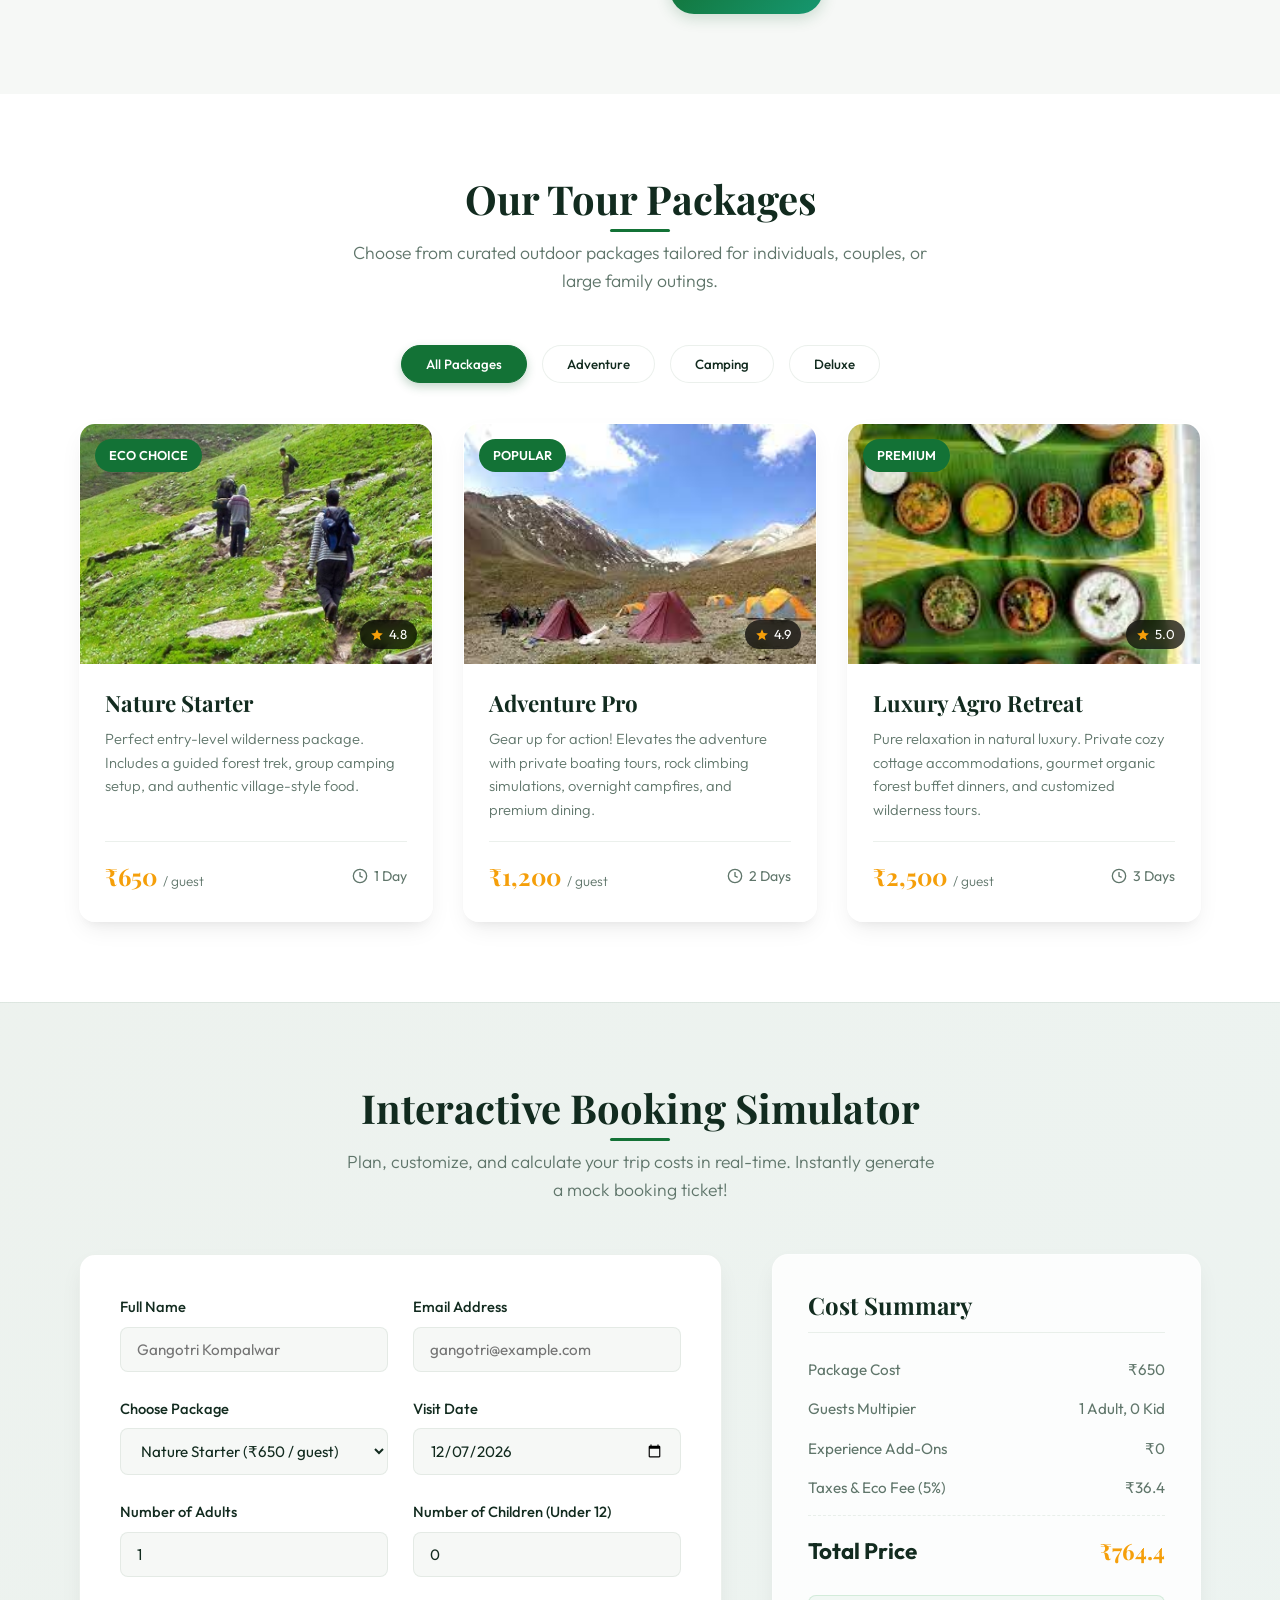
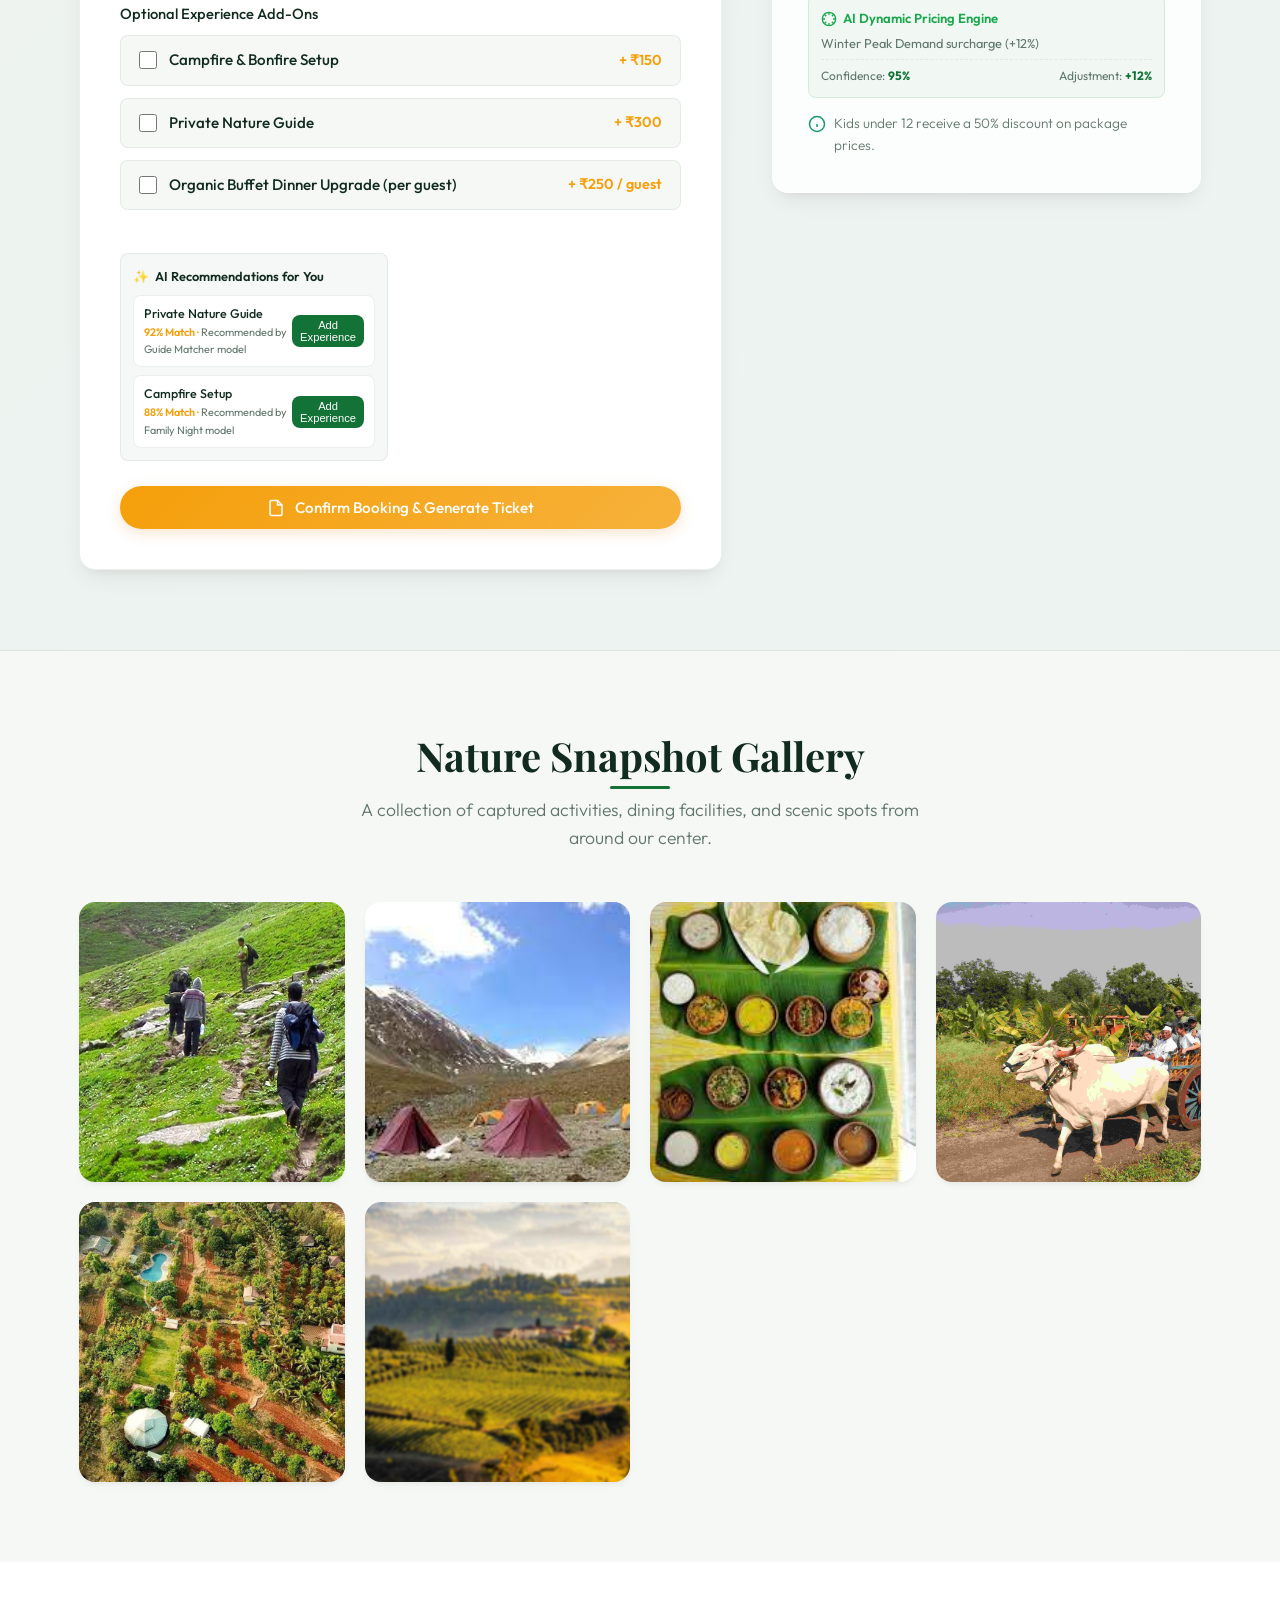
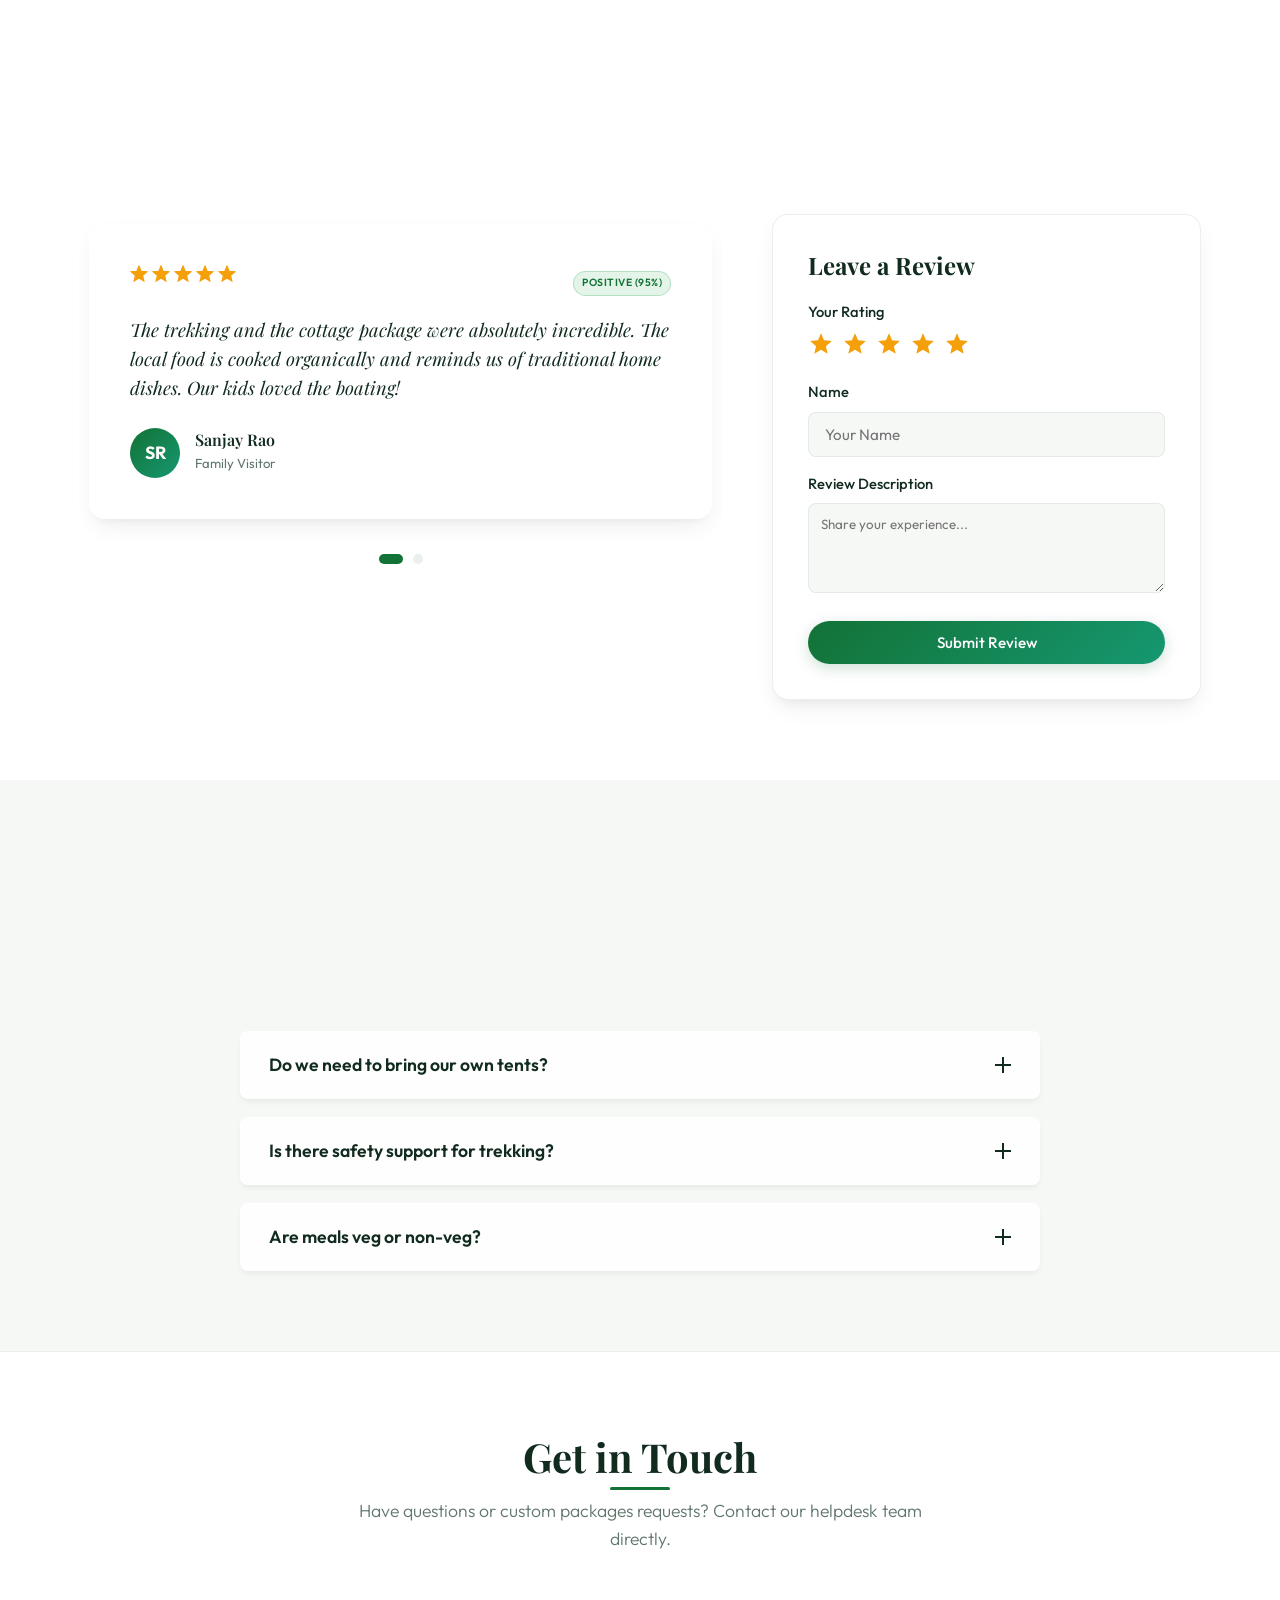
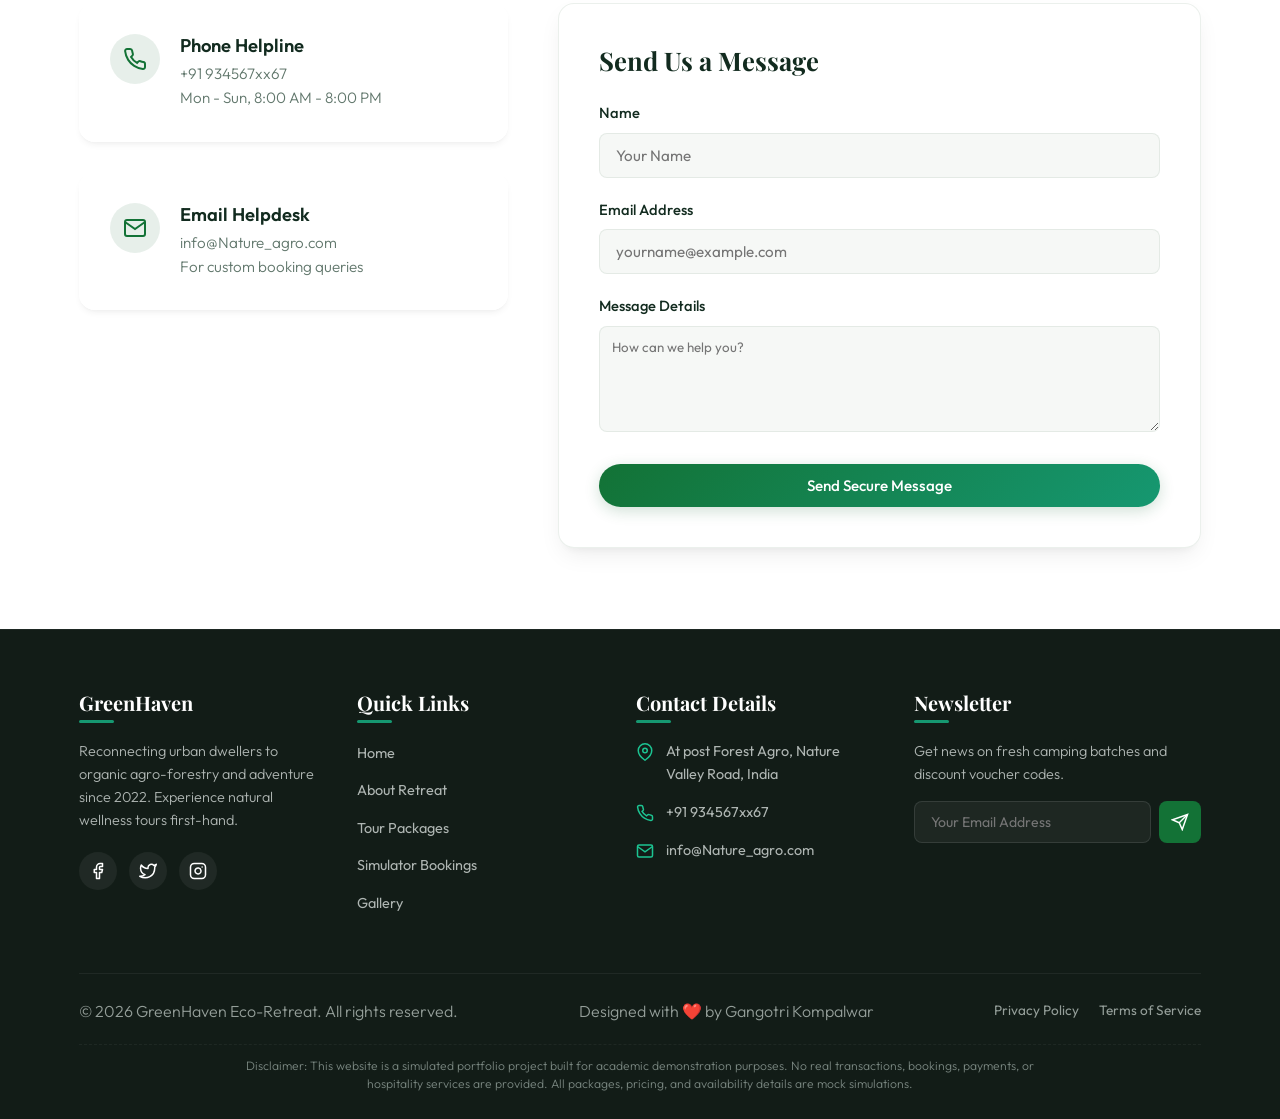
==== commit daa07f22: "feat: add premium scroll reveal IntersectionObserver animations and glowing background accent orbs" ====
--- a/index.html
+++ b/index.html
@@ -10,6 +10,9 @@
   <link rel="stylesheet" href="css/main.css">
 </head>
 <body>
+  <!-- Glowing Background Accent Orbs -->
+  <div class="glowing-orb orb-1"></div>
+  <div class="glowing-orb orb-2"></div>
 
   <!-- Header Section -->
   <header id="header">
@@ -73,7 +76,7 @@
   <!-- Stats Banner (Portfolio Highlight) -->
   <section class="stats-section">
     <div class="container">
-      <div class="stats-grid">
+      <div class="stats-grid reveal">
         <div class="stat-card">
           <div class="stat-number">4+</div>
           <div class="stat-title">Years of Heritage</div>
@@ -98,7 +101,7 @@
   <section id="about" class="section">
     <div class="container">
       <div class="about-grid">
-        <div class="about-images">
+        <div class="about-images reveal">
           <div class="about-img-box">
             <img src="img/slide1.jpg" alt="Bullcart Ride" class="float-anim">
           </div>
@@ -107,11 +110,11 @@
           </div>
         </div>
         
-        <div class="about-content">
-          <div class="section-header" style="text-align: left; margin-bottom: 20px;">
+        <div class="about-content reveal reveal-delay-1">
+          <div class="section-header reveal" style="text-align: left; margin-bottom: 20px;">
             <h2 style="display: block; width: fit-content;">Heart of Nature</h2>
           </div>
-          <h3>Founded by Mr. xyz in 2022</h3>
+          <h3>Created by Gangotri Kompalwar in 2026</h3>
           <p>The Nature Tourism Center was created to bridge the gap between busy urban lives and the grounding beauty of raw agro-ecological wilderness. Located in a pristine forest ecosystem, it provides a sanctuary where families can bond and explore nature together.</p>
           
           <div class="about-features">
@@ -147,7 +150,7 @@
   <!-- Packages Section -->
   <section id="packages" class="section" style="background-color: var(--bg-card-solid); transition: background-color var(--transition-normal);">
     <div class="container">
-      <div class="section-header">
+      <div class="section-header reveal">
         <h2>Our Tour Packages</h2>
         <p>Choose from curated outdoor packages tailored for individuals, couples, or large family outings.</p>
       </div>
@@ -237,12 +240,12 @@
   <!-- Interactive Booking Simulator -->
   <section id="booking" class="section booking-section">
     <div class="container">
-      <div class="section-header">
+      <div class="section-header reveal">
         <h2>Interactive Booking Simulator</h2>
         <p>Plan, customize, and calculate your trip costs in real-time. Instantly generate a mock booking ticket!</p>
       </div>
       
-      <div class="booking-grid">
+      <div class="booking-grid reveal reveal-delay-1">
         <!-- Form Fields -->
         <div class="booking-form-card">
           <form id="booking-form" novalidate>
@@ -310,6 +313,17 @@
                   </div>
                 </div>
               </div>
+              
+              <!-- AI Recommended Experiences Engine -->
+              <div class="ai-recommendations-box" id="ai-recommendations-box" style="display: none;">
+                <div class="ai-recommender-header">
+                  <span class="ai-spark-icon">✨</span>
+                  <span>AI Recommendations for You</span>
+                </div>
+                <div id="ai-recommendations-list" class="ai-rec-list">
+                  <!-- Populated by JS -->
+                </div>
+              </div>
             </div>
             
             <button type="submit" class="btn btn-accent btn-primary" style="width: 100%;">
@@ -345,7 +359,22 @@
             </div>
           </div>
           
-          <div class="about-feature-item" style="gap: 8px;">
+          <!-- AI Dynamic Pricing Engine Display -->
+          <div class="ai-pricing-indicator" id="ai-pricing-indicator">
+            <div class="ai-indicator-header">
+              <svg viewBox="0 0 24 24" fill="none" stroke="currentColor" stroke-width="2" style="width: 16px; height: 16px; margin-top: 1px;">
+                <circle cx="12" cy="12" r="10"/><path d="M12 2v4M12 18v4M4.93 4.93l2.83 2.83M16.24 16.24l2.83 2.83M2 12h4M18 12h4M4.93 19.07l2.83-2.83M16.24 7.76l2.83-2.83"/>
+              </svg>
+              <span>AI Dynamic Pricing Engine</span>
+            </div>
+            <p id="ai-pricing-explanation">Evaluating seasonal dynamic factors...</p>
+            <div class="ai-pricing-meta">
+              <span>Confidence: <strong id="ai-pricing-confidence">95%</strong></span>
+              <span>Adjustment: <strong id="ai-pricing-adjustment">0%</strong></span>
+            </div>
+          </div>
+          
+          <div class="about-feature-item" style="gap: 8px; margin-top: 15px;">
             <svg viewBox="0 0 24 24" fill="none" stroke="var(--secondary)" stroke-width="2" style="width: 18px; height: 18px; margin-top: 2px;"><circle cx="12" cy="12" r="10"/><path d="M12 16v-4"/><path d="M12 8h.01"/></svg>
             <p style="font-size: 0.85rem; color: var(--text-muted);">Kids under 12 receive a 50% discount on package prices.</p>
           </div>
@@ -357,12 +386,12 @@
   <!-- Photo Gallery Section -->
   <section id="gallery" class="section">
     <div class="container">
-      <div class="section-header">
+      <div class="section-header reveal">
         <h2>Nature Snapshot Gallery</h2>
         <p>A collection of captured activities, dining facilities, and scenic spots from around our center.</p>
       </div>
       
-      <div class="gallery-grid">
+      <div class="gallery-grid reveal reveal-delay-1">
         <div class="gallery-item" data-src="img/trek.jpg" data-title="Forest Trekking Trails" data-cat="Trekking">
           <img src="img/trek.jpg" alt="Trekking">
           <div class="gallery-overlay">
@@ -417,7 +446,7 @@
   <!-- Reviews Section -->
   <section id="reviews" class="section" style="background-color: var(--bg-card-solid); transition: background-color var(--transition-normal);">
     <div class="container">
-      <div class="section-header">
+      <div class="section-header reveal">
         <h2>Visitor Testimonials</h2>
         <p>Read experiences from families who visited us, or submit your own review to help future nature lovers!</p>
       </div>
@@ -509,6 +538,12 @@
               <textarea id="review-message" rows="4" style="width: 100%; border: 1.5px solid var(--border-color); border-radius: var(--radius-sm); padding: 12px; outline: none; background: var(--bg-main); color: var(--text-main); font-family: var(--font-body);" required placeholder="Share your experience..."></textarea>
             </div>
             
+            <!-- Live NLP Sentiment Predictor Badge -->
+            <div class="sentiment-live-badge-wrap" id="sentiment-live-badge-wrap" style="display: none;">
+              <span style="font-weight: 500; color: var(--text-muted);">Real-time NLP Sentiment:</span>
+              <span id="sentiment-live-badge" class="sentiment-badge neutral">Analyzing...</span>
+            </div>
+            
             <button type="submit" class="btn btn-primary" style="width: 100%;">Submit Review</button>
           </form>
         </div>
@@ -519,7 +554,7 @@
   <!-- Collapsible FAQ Section -->
   <section class="section">
     <div class="container">
-      <div class="section-header">
+      <div class="section-header reveal">
         <h2>Frequently Asked Questions</h2>
         <p>Quick answers to basic questions regarding visit preparations, cottages, and safety.</p>
       </div>
@@ -567,12 +602,12 @@
   <!-- Contact Section -->
   <section id="contact" class="section" style="background-color: var(--bg-card-solid); border-top: 1px solid var(--border-color); transition: background-color var(--transition-normal);">
     <div class="container">
-      <div class="section-header">
+      <div class="section-header reveal">
         <h2>Get in Touch</h2>
         <p>Have questions or custom packages requests? Contact our helpdesk team directly.</p>
       </div>
       
-      <div class="contact-grid">
+      <div class="contact-grid reveal reveal-delay-1">
         <div class="contact-info">
           <div class="contact-info-card">
             <div class="contact-info-icon">
@@ -686,12 +721,19 @@
         </div>
       </div>
       
-      <div class="footer-bottom">
-        <p>&copy; 2026 GreenHaven Eco-Retreat. All rights reserved.</p>
-        <p>Designed with ❤️ by Gangotri Kompalwar</p>
-        <div class="footer-bottom-links">
-          <a href="#">Privacy Policy</a>
-          <a href="#">Terms of Service</a>
+      <div class="footer-bottom" style="display: flex; flex-direction: column; gap: 15px; border-top: 1px solid rgba(255,255,255,0.06); padding-top: 25px; width: 100%;">
+        <div class="footer-bottom-row" style="display: flex; justify-content: space-between; align-items: center; width: 100%; flex-wrap: wrap; gap: 15px;">
+          <p style="margin: 0;">&copy; 2026 GreenHaven Eco-Retreat. All rights reserved.</p>
+          <p style="margin: 0;">Designed with ❤️ by Gangotri Kompalwar</p>
+          <div class="footer-bottom-links" style="margin: 0; display: flex; gap: 20px;">
+            <a href="#" style="margin: 0;">Privacy Policy</a>
+            <a href="#" style="margin: 0;">Terms of Service</a>
+          </div>
+        </div>
+        <div class="footer-disclaimer" style="width: 100%; text-align: center; border-top: 1px dashed rgba(255, 255, 255, 0.05); padding-top: 12px; margin-top: 5px;">
+          <p style="font-size: 0.76rem; color: hsl(150, 5%, 50%); line-height: 1.5; max-width: 800px; margin: 0 auto;">
+            Disclaimer: This website is a simulated portfolio project built for academic demonstration purposes. No real transactions, bookings, payments, or hospitality services are provided. All packages, pricing, and availability details are mock simulations.
+          </p>
         </div>
       </div>
     </div>
--- a/css/main.css
+++ b/css/main.css
@@ -2405,4 +2405,256 @@
   transition: outline var(--transition-normal) !important;
 }
 
-
+/* ==========================================================================
+   12. AI/ML Engine Styles (Pricing, Recommendation, NLP sentiment)
+   ========================================================================== */
+.ai-pricing-indicator {
+  margin-top: 15px;
+  background: rgba(38, 162, 75, 0.05);
+  border: 1px solid rgba(38, 162, 75, 0.15);
+  border-radius: var(--radius-sm);
+  padding: 12px;
+  font-size: 0.82rem;
+  color: var(--text-main);
+  animation: pulse-border 3s infinite alternate;
+}
+
+@keyframes pulse-border {
+  0% { border-color: rgba(38, 162, 75, 0.15); }
+  100% { border-color: var(--primary-light); }
+}
+
+.ai-indicator-header {
+  display: flex;
+  align-items: center;
+  gap: 6px;
+  font-weight: 600;
+  color: var(--primary-light);
+  margin-bottom: 6px;
+}
+
+.ai-indicator-header svg {
+  animation: rotate-spinner 8s linear infinite;
+}
+
+@keyframes rotate-spinner {
+  100% { transform: rotate(360deg); }
+}
+
+.ai-pricing-indicator p {
+  font-size: 0.8rem;
+  color: var(--text-muted);
+  margin-bottom: 6px;
+  font-weight: 400;
+  line-height: 1.4;
+}
+
+.ai-pricing-meta {
+  display: flex;
+  justify-content: space-between;
+  font-size: 0.75rem;
+  border-top: 1px dashed var(--border-color);
+  padding-top: 6px;
+  color: var(--text-muted);
+}
+
+.ai-pricing-meta strong {
+  color: var(--primary);
+}
+
+/* AI Recommendations Box */
+.ai-recommendations-box {
+  margin-top: 18px;
+  background: rgba(38, 92, 50, 0.04);
+  border: 1px solid var(--border-color);
+  border-radius: var(--radius-sm);
+  padding: 12px;
+}
+
+.ai-recommender-header {
+  display: flex;
+  align-items: center;
+  gap: 6px;
+  font-size: 0.8rem;
+  font-weight: 600;
+  color: var(--text-main);
+  margin-bottom: 8px;
+}
+
+.ai-spark-icon {
+  animation: spark-dance 1s infinite alternate;
+}
+
+@keyframes spark-dance {
+  0% { transform: scale(0.9) rotate(-10deg); }
+  100% { transform: scale(1.1) rotate(10deg); }
+}
+
+.ai-rec-list {
+  display: flex;
+  flex-direction: column;
+  gap: 8px;
+}
+
+.ai-rec-item {
+  display: flex;
+  align-items: center;
+  justify-content: space-between;
+  background: var(--bg-card-solid);
+  padding: 8px 10px;
+  border-radius: var(--radius-sm);
+  border: 1px solid var(--border-color);
+  font-size: 0.78rem;
+  animation: slide-in-rec 0.3s ease-out;
+}
+
+@keyframes slide-in-rec {
+  0% { opacity: 0; transform: translateY(5px); }
+  100% { opacity: 1; transform: translateY(0); }
+}
+
+.ai-rec-info {
+  display: flex;
+  flex-direction: column;
+}
+
+.ai-rec-title {
+  font-weight: 500;
+  color: var(--text-main);
+}
+
+.ai-rec-match {
+  font-size: 0.68rem;
+  color: var(--accent);
+  font-weight: 600;
+}
+
+.btn-rec-add {
+  background: var(--primary);
+  color: var(--text-light);
+  border: none;
+  padding: 4px 8px;
+  border-radius: var(--radius-sm);
+  font-size: 0.7rem;
+  cursor: pointer;
+  font-weight: 500;
+  transition: background var(--transition-fast);
+}
+
+.btn-rec-add:hover {
+  background: var(--primary-light);
+}
+
+.btn-rec-add.added {
+  background: var(--secondary-light);
+  cursor: default;
+}
+
+/* Sentiment live badge style */
+.sentiment-live-badge-wrap {
+  display: flex;
+  align-items: center;
+  justify-content: space-between;
+  padding: 10px;
+  border-radius: var(--radius-sm);
+  border: 1.5px solid var(--border-color);
+  background: var(--bg-card-solid);
+  margin-bottom: 15px;
+  font-size: 0.82rem;
+}
+
+.sentiment-badge {
+  display: inline-block;
+  padding: 3px 8px;
+  border-radius: var(--radius-full);
+  font-weight: 600;
+  font-size: 0.7rem;
+  text-transform: uppercase;
+  letter-spacing: 0.5px;
+}
+
+.sentiment-badge.positive {
+  background: rgba(38, 162, 75, 0.12);
+  color: hsl(142, 72%, 26%);
+  border: 1px solid rgba(38, 162, 75, 0.25);
+}
+
+.sentiment-badge.negative {
+  background: rgba(225, 45, 45, 0.1);
+  color: hsl(0, 75%, 45%);
+  border: 1px solid rgba(225, 45, 45, 0.2);
+}
+
+.sentiment-badge.neutral {
+  background: rgba(142, 170, 150, 0.15);
+  color: var(--text-muted);
+  border: 1px solid rgba(142, 170, 150, 0.25);
+}
+
+/* ==========================================================================
+   13. Premium Animations (Glowing Accent Orbs & Scroll Reveal)
+   ========================================================================== */
+.glowing-orb {
+  position: absolute;
+  width: 350px;
+  height: 350px;
+  border-radius: 50%;
+  pointer-events: none;
+  z-index: -1;
+  opacity: 0.08;
+  filter: blur(100px);
+  transition: opacity var(--transition-normal);
+  will-change: transform;
+}
+
+[data-theme="dark"] .glowing-orb {
+  opacity: 0.15;
+}
+
+.orb-1 {
+  background: var(--primary-light);
+  top: 15%;
+  left: -10%;
+  animation: float-slow 22s infinite alternate ease-in-out;
+}
+
+.orb-2 {
+  background: var(--accent);
+  top: 60%;
+  right: -10%;
+  animation: float-slow 28s infinite alternate-reverse ease-in-out;
+}
+
+@keyframes float-slow {
+  0% { transform: translate(0, 0) scale(1); }
+  50% { transform: translate(50px, -30px) scale(1.08); }
+  100% { transform: translate(-25px, 45px) scale(0.92); }
+}
+
+/* Scroll Reveal System */
+.reveal {
+  opacity: 0;
+  transform: translateY(25px);
+  transition: opacity 0.85s cubic-bezier(0.16, 1, 0.3, 1), transform 0.85s cubic-bezier(0.16, 1, 0.3, 1);
+  will-change: opacity, transform;
+}
+
+.reveal.active {
+  opacity: 1;
+  transform: translateY(0);
+}
+
+.reveal-delay-1 {
+  transition-delay: 0.12s;
+}
+
+.reveal-delay-2 {
+  transition-delay: 0.24s;
+}
+
+.reveal-delay-3 {
+  transition-delay: 0.36s;
+}
+
+
+
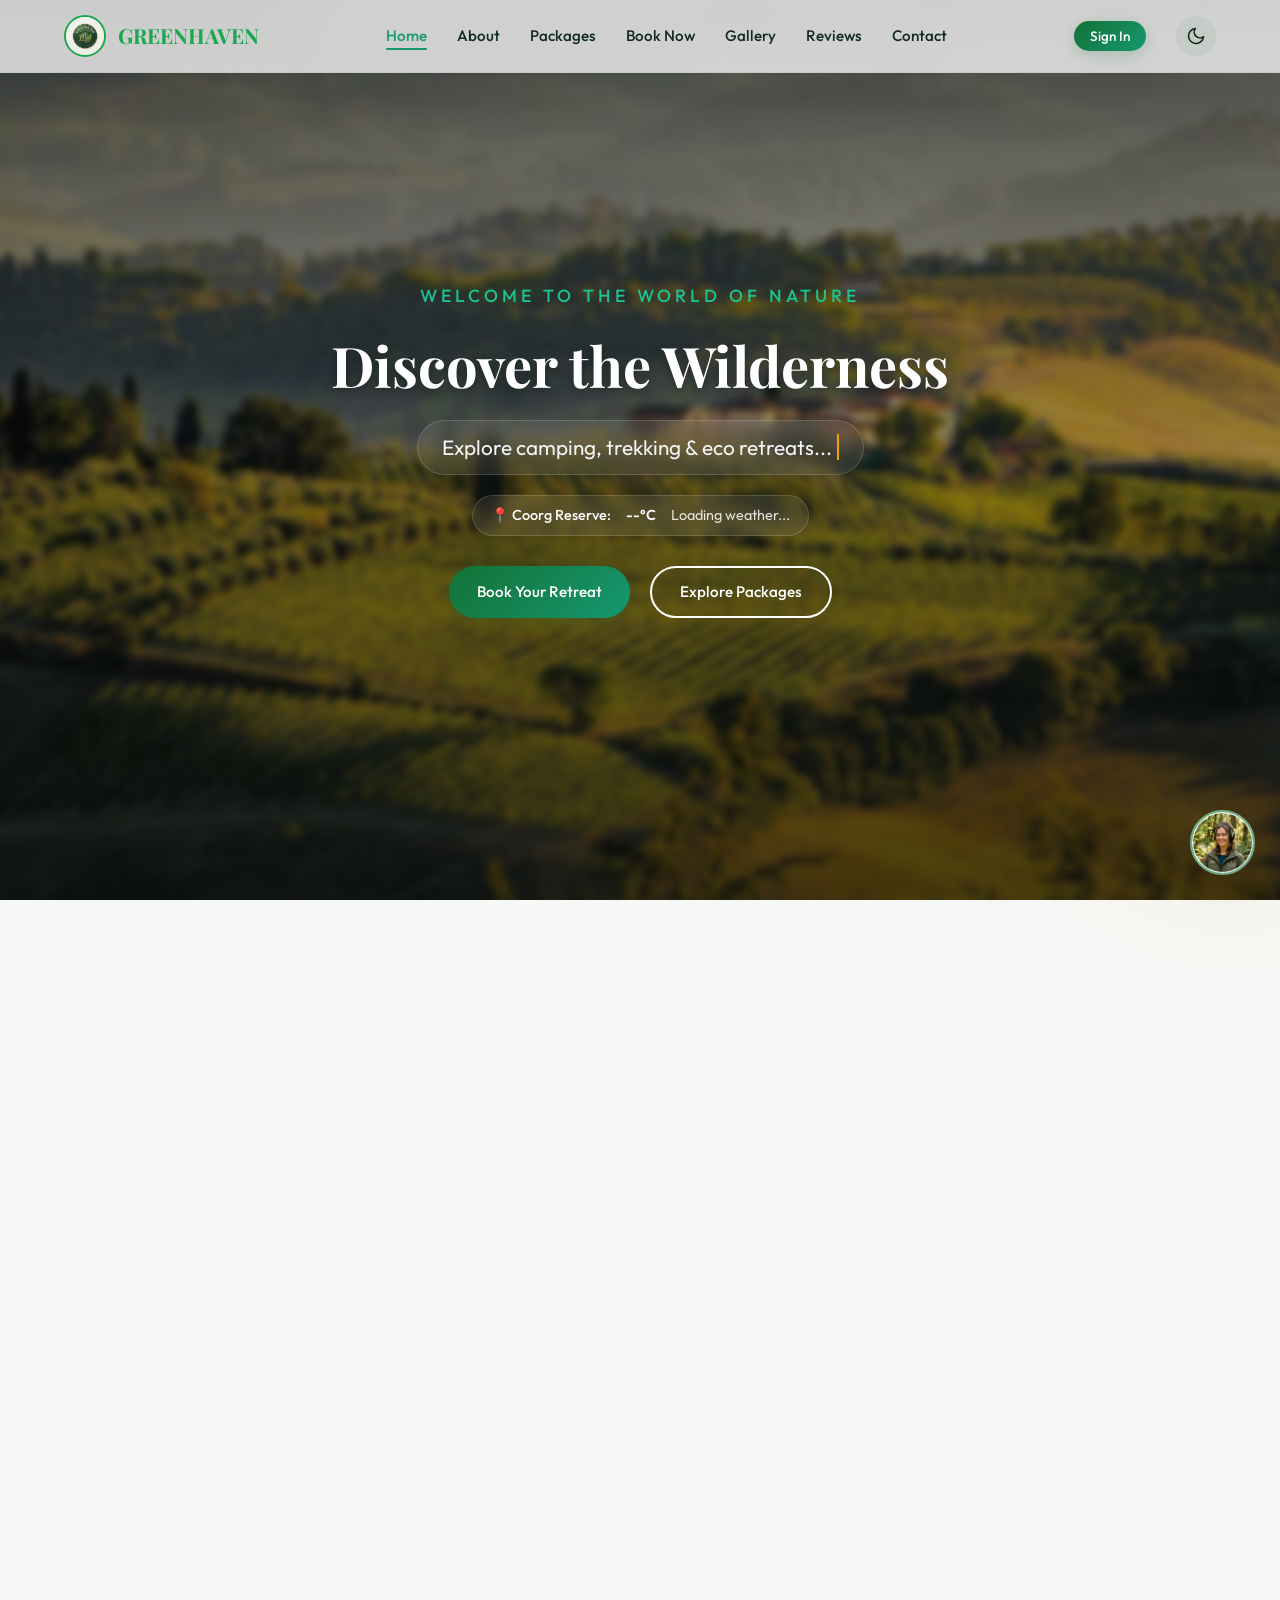
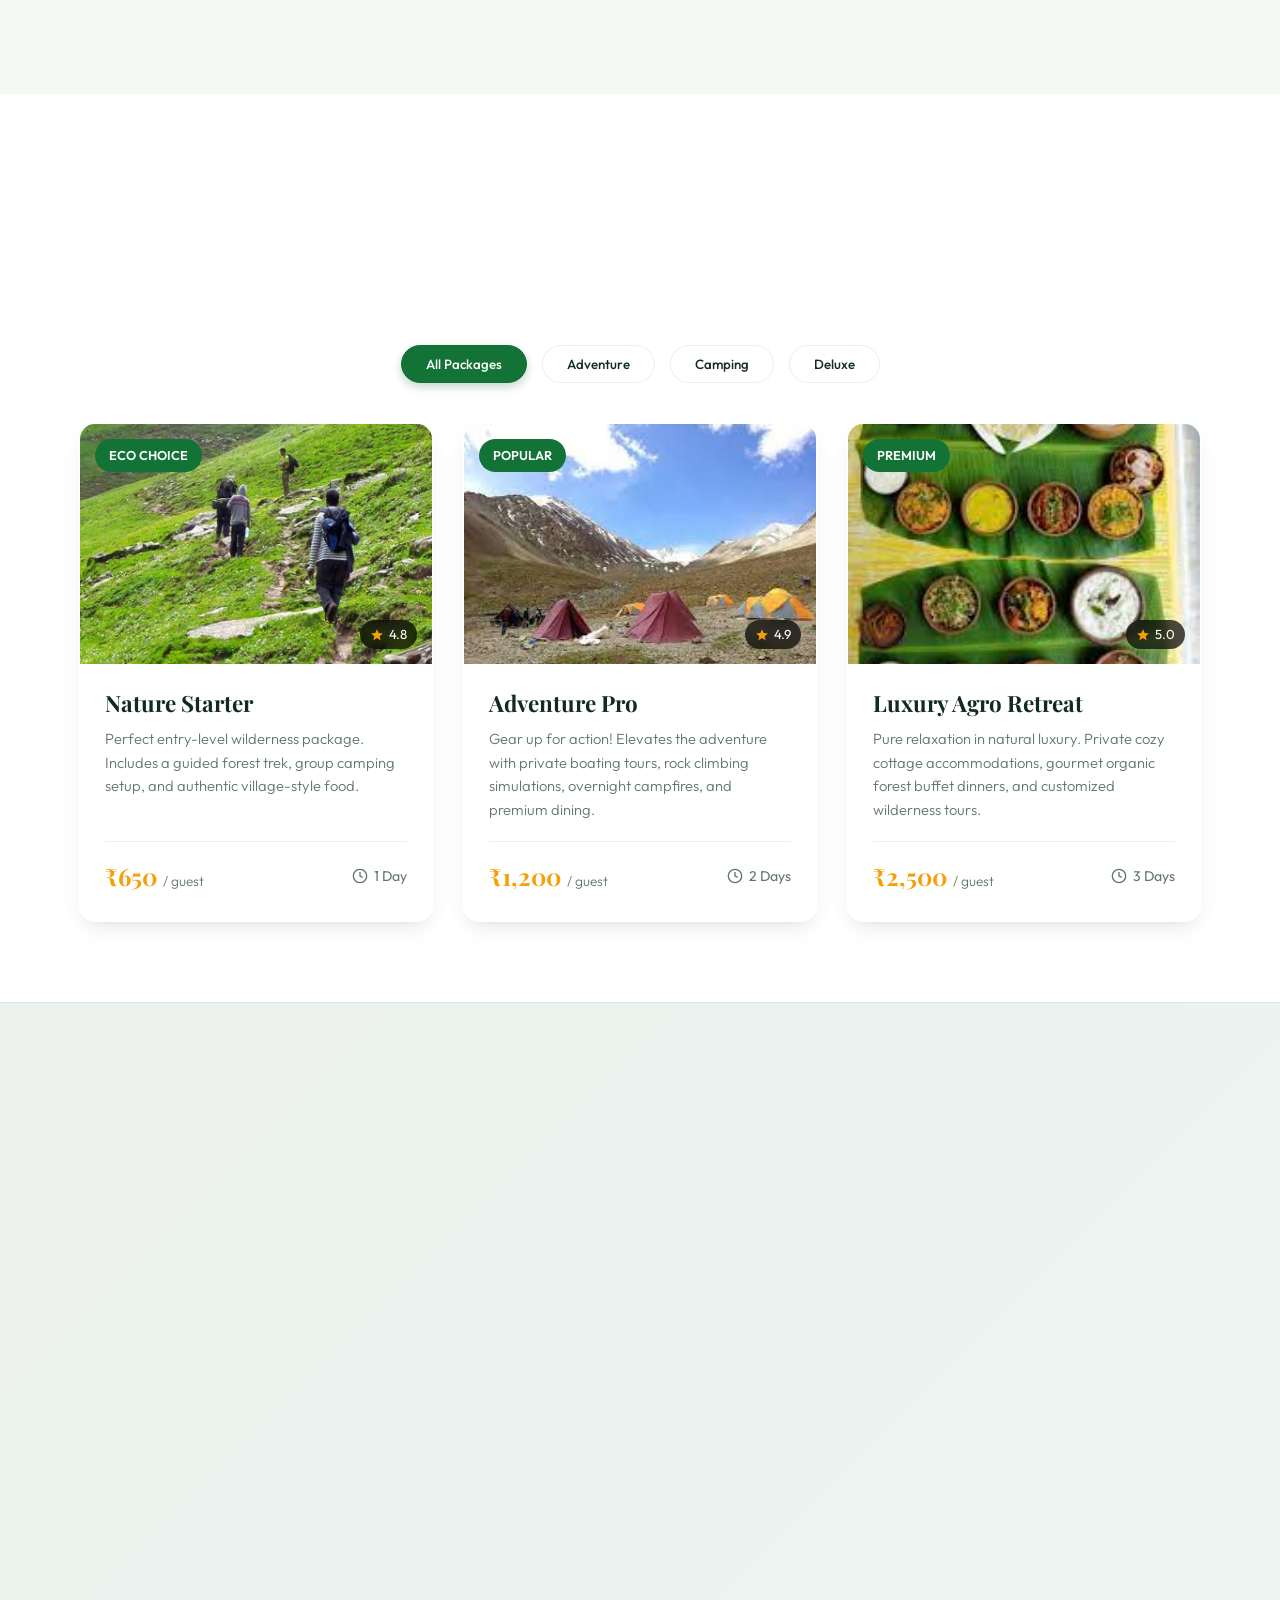
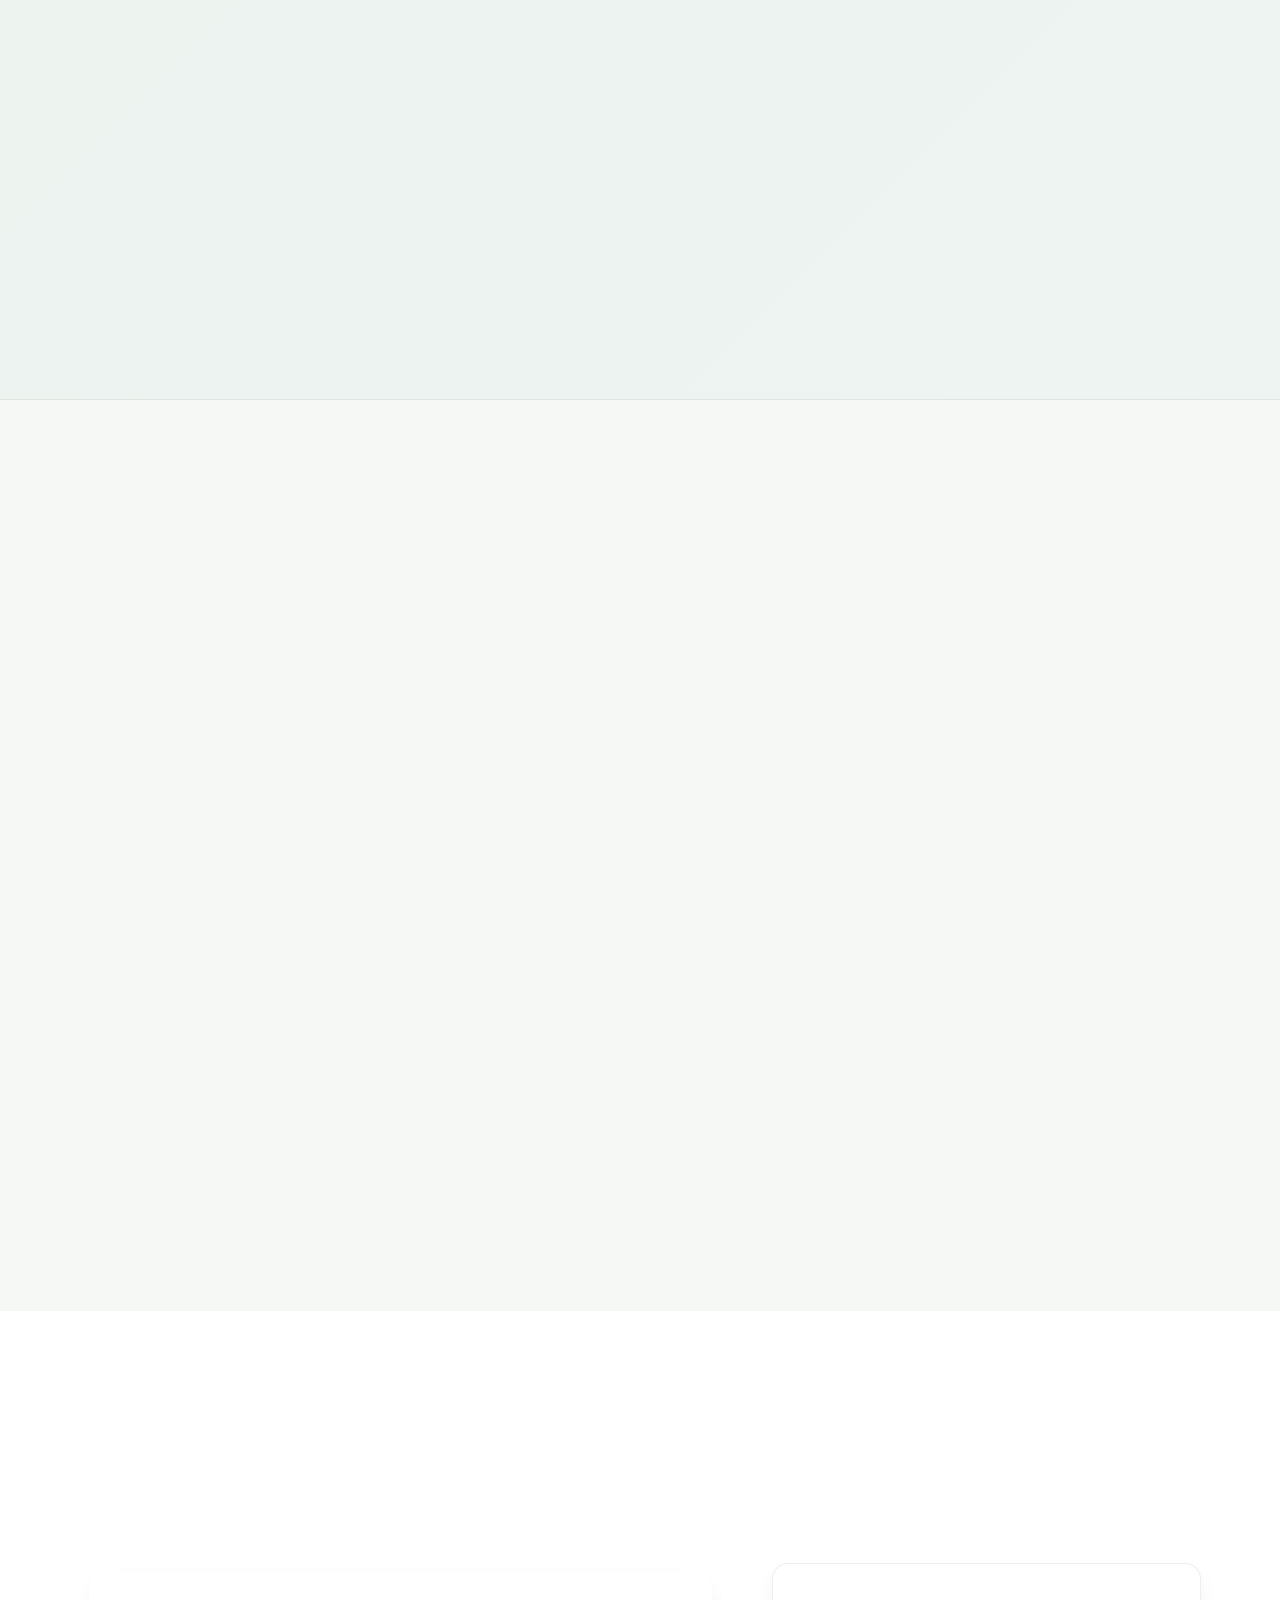
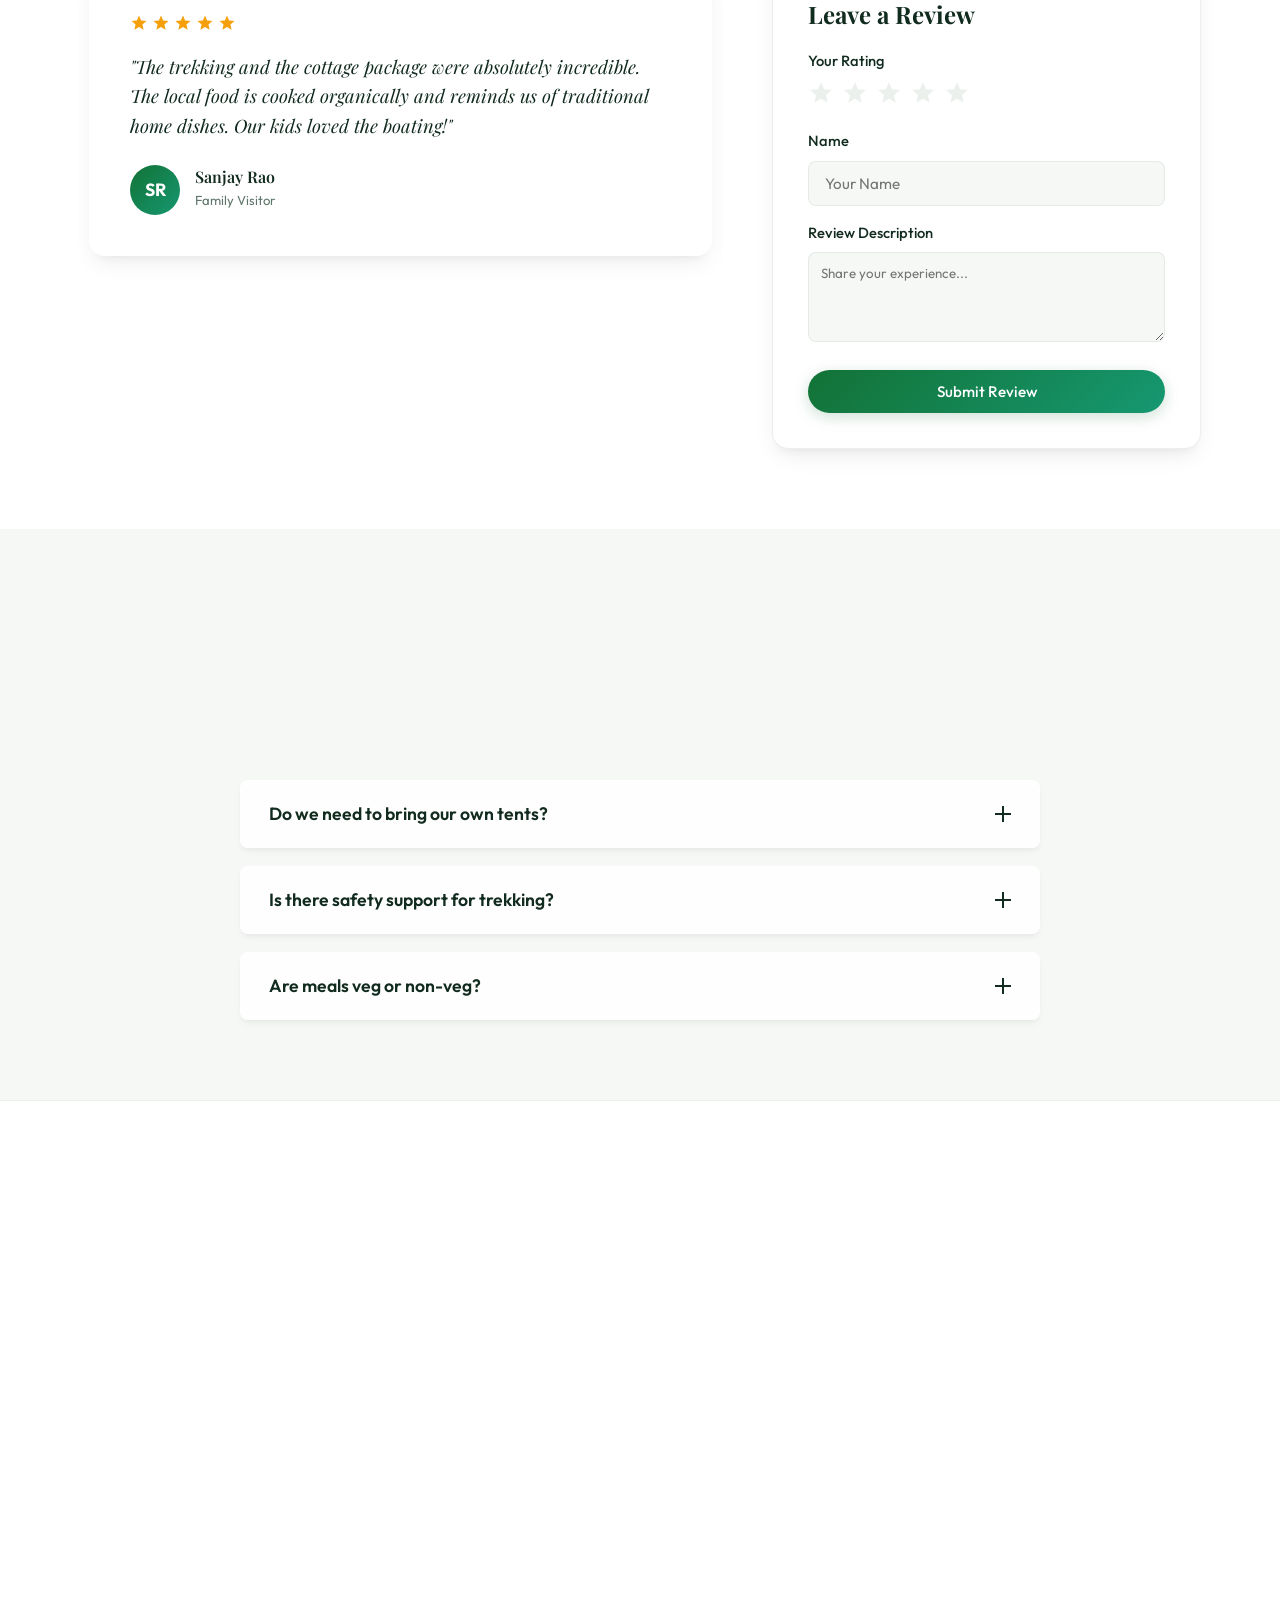
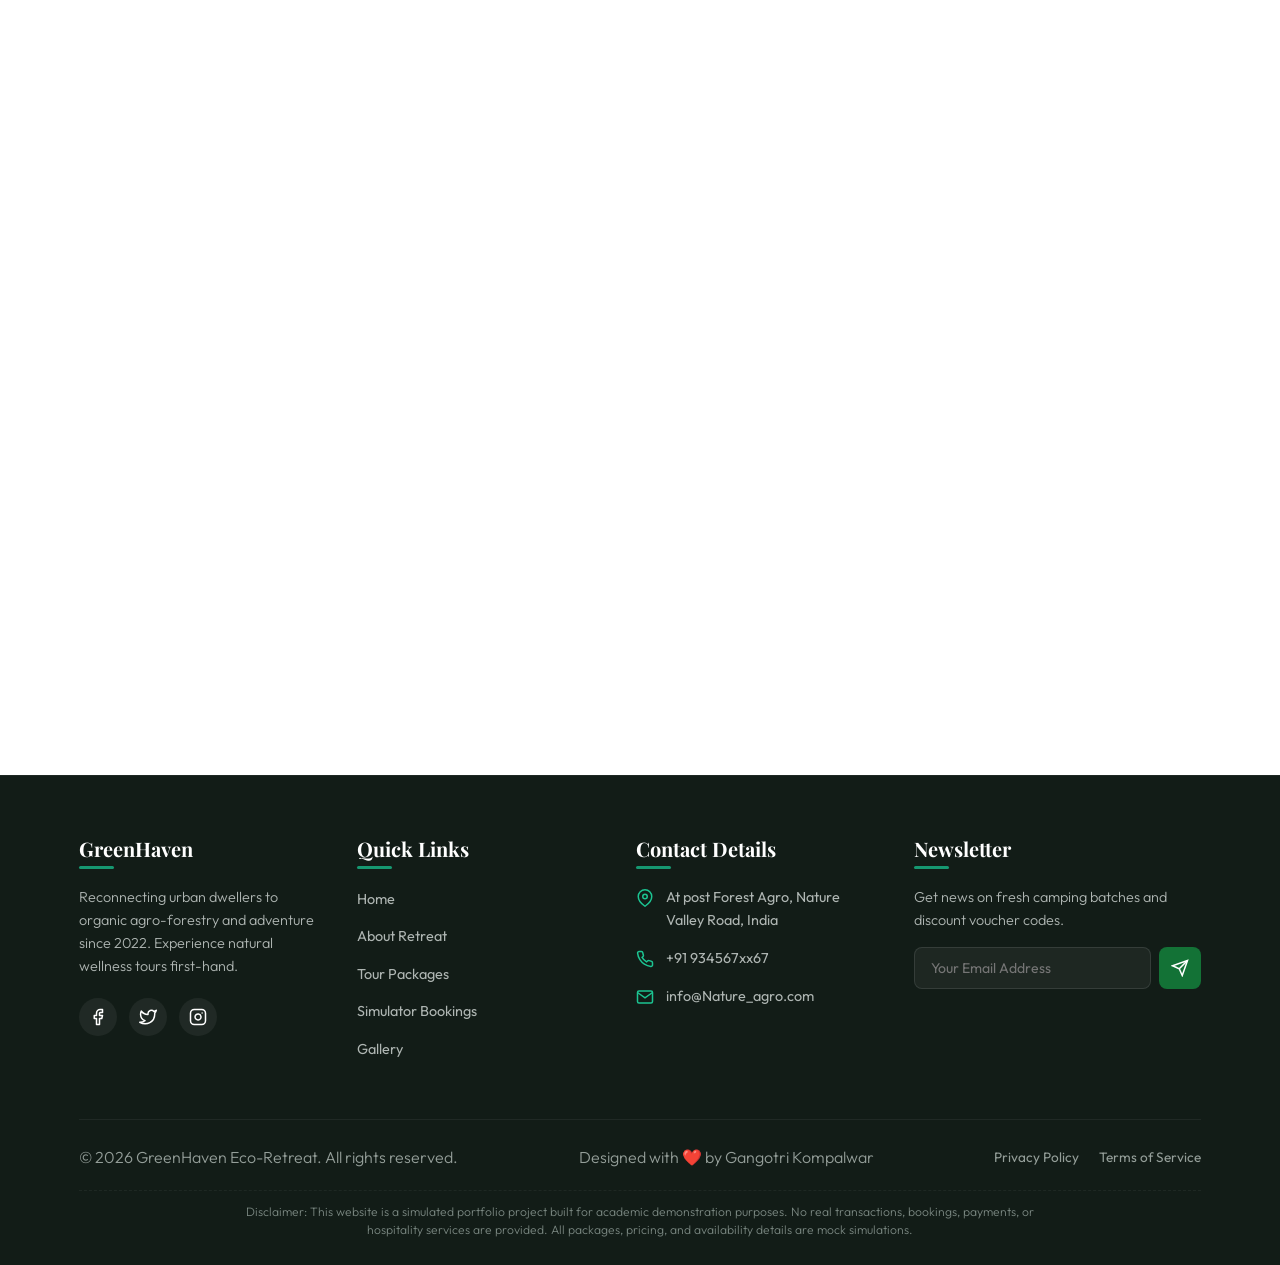
==== commit 40a6234b: "feat: implement User Auth, Payment Gateway simulation, Live Weather API, Google Maps, Admin Dashboar" ====
--- a/index.html
+++ b/index.html
@@ -35,6 +35,11 @@
       </nav>
       
       <div class="nav-actions">
+        <!-- User Authentication Status -->
+        <div class="auth-status" id="auth-status-container" style="margin-right: 15px;">
+          <button id="auth-btn" class="btn btn-primary" style="padding: 6px 16px; font-size: 0.85rem; border-radius: var(--radius-full);">Sign In</button>
+        </div>
+        
         <!-- Light/Dark Mode Switcher -->
         <button id="theme-toggle" class="theme-toggle-btn" aria-label="Toggle dark mode">
           <!-- Sun Icon (default for dark theme) -->
@@ -63,8 +68,16 @@
     <div class="hero-content">
       <p class="hero-tagline">Welcome to the world of nature</p>
       <h1 class="hero-title">Discover the Wilderness</h1>
-      <div class="typing-container">
+      <div class="typing-container" style="margin-bottom: 20px;">
         <span class="typing-text" id="typing-text">Explore camping, trekking & eco retreats...</span>
+      </div>
+      
+      <!-- Live Weather Card -->
+      <div class="weather-widget" id="weather-widget" style="display: inline-flex; align-items: center; gap: 15px; background: rgba(255, 255, 255, 0.08); border: 1px solid rgba(255, 255, 255, 0.15); backdrop-filter: blur(8px); padding: 8px 18px; border-radius: var(--radius-full); margin-bottom: 30px; font-size: 0.9rem; color: #fff; box-shadow: var(--shadow-sm); animation: fadeInUp 1s var(--transition-normal);">
+        <span style="font-weight: 500;">📍 Coorg Reserve:</span>
+        <span id="weather-temp" style="font-weight: 600;">--°C</span>
+        <span id="weather-desc" style="color: rgba(255,255,255,0.85);">Loading weather...</span>
+        <span id="weather-alert" style="display: none; background: #dc2626; color: #fff; padding: 2px 8px; border-radius: var(--radius-full); font-size: 0.72rem; font-weight: 600; text-transform: uppercase; animation: pulse 1.5s infinite;">Monsoon Alert</span>
       </div>
       <div class="hero-btns">
         <a href="#booking" class="btn btn-primary">Book Your Retreat</a>
@@ -657,6 +670,19 @@
           </form>
         </div>
       </div>
+      
+      <!-- Google Maps Embed Block -->
+      <div class="map-container reveal reveal-delay-2" style="margin-top: 45px; border-radius: var(--radius-md); overflow: hidden; border: 1px solid var(--border-color); box-shadow: var(--shadow-md);">
+        <iframe 
+          src="https://www.google.com/maps/embed?pb=!1m18!1m12!1m3!1d15617.439775024765!2d75.7265!3d12.4244!2m3!1f0!2f0!3f0!3m2!1i1024!2i768!4f13.1!3m3!1m2!1s0x3ba5a8ff9398f62f%3A0xe5a1b32d0398f62f!2sCoorg%20Wilderness%20Resort!5e0!3m2!1sen!2sin!4v1700000000000!5m2!1sen!2sin" 
+          width="100%" 
+          height="350" 
+          style="border:0; display: block;" 
+          allowfullscreen="" 
+          loading="lazy" 
+          referrerpolicy="no-referrer-when-downgrade">
+        </iframe>
+      </div>
     </div>
   </section>
 
@@ -775,6 +801,106 @@
     </div>
   </div>
 
+  <!-- User Authentication Modal -->
+  <div class="modal-overlay" id="auth-modal-overlay">
+    <div class="modal-container" style="max-width: 400px; padding: 25px;">
+      <div class="modal-header" style="border-bottom: 1px solid var(--border-color); padding-bottom: 12px; margin-bottom: 18px; display: flex; justify-content: space-between; align-items: center;">
+        <h3 id="auth-modal-title" style="font-size: 1.35rem; font-weight: 600; color: var(--primary);">Sign In</h3>
+        <button class="modal-close-btn" id="auth-modal-close" style="font-size: 1.5rem; background: none; border: none; color: var(--text-muted); cursor: pointer;">&times;</button>
+      </div>
+      <div class="modal-body">
+        <!-- Login Form Panel -->
+        <div id="login-view">
+          <form id="login-form">
+            <div class="form-group" style="margin-bottom: 15px; display: flex; flex-direction: column; gap: 6px;">
+              <label for="login-username" style="font-size: 0.86rem; font-weight: 500;">Username</label>
+              <input type="text" id="login-username" required placeholder="admin or guest" style="padding: 10px 14px; border: 1.5px solid var(--border-color); border-radius: var(--radius-sm); outline: none; background: var(--bg-main); color: var(--text-main); font-family: var(--font-body);">
+            </div>
+            <div class="form-group" style="margin-bottom: 20px; display: flex; flex-direction: column; gap: 6px;">
+              <label for="login-password" style="font-size: 0.86rem; font-weight: 500;">Password</label>
+              <input type="password" id="login-password" required placeholder="admin123 or guest123" style="padding: 10px 14px; border: 1.5px solid var(--border-color); border-radius: var(--radius-sm); outline: none; background: var(--bg-main); color: var(--text-main); font-family: var(--font-body);">
+            </div>
+            <button type="submit" class="btn btn-primary" style="width: 100%; padding: 12px; font-weight: 600;">Sign In</button>
+          </form>
+          <p style="margin-top: 18px; text-align: center; font-size: 0.88rem; color: var(--text-muted);">
+            Don't have an account? <a href="#" id="switch-to-register" style="color: var(--primary); font-weight: 600;">Register Here</a>
+          </p>
+        </div>
+        
+        <!-- Registration Form Panel -->
+        <div id="register-view" style="display: none;">
+          <form id="register-form">
+            <div class="form-group" style="margin-bottom: 15px; display: flex; flex-direction: column; gap: 6px;">
+              <label for="register-username" style="font-size: 0.86rem; font-weight: 500;">Choose Username</label>
+              <input type="text" id="register-username" required placeholder="Min 4 characters" style="padding: 10px 14px; border: 1.5px solid var(--border-color); border-radius: var(--radius-sm); outline: none; background: var(--bg-main); color: var(--text-main); font-family: var(--font-body);">
+            </div>
+            <div class="form-group" style="margin-bottom: 20px; display: flex; flex-direction: column; gap: 6px;">
+              <label for="register-password" style="font-size: 0.86rem; font-weight: 500;">Create Password</label>
+              <input type="password" id="register-password" required placeholder="Min 6 characters" style="padding: 10px 14px; border: 1.5px solid var(--border-color); border-radius: var(--radius-sm); outline: none; background: var(--bg-main); color: var(--text-main); font-family: var(--font-body);">
+            </div>
+            <button type="submit" class="btn btn-primary" style="width: 100%; padding: 12px; font-weight: 600;">Register Account</button>
+          </form>
+          <p style="margin-top: 18px; text-align: center; font-size: 0.88rem; color: var(--text-muted);">
+            Already have an account? <a href="#" id="switch-to-login" style="color: var(--primary); font-weight: 600;">Login Here</a>
+          </p>
+        </div>
+      </div>
+    </div>
+  </div>
+
+  <!-- Secure Payment Checkout Modal -->
+  <div class="modal-overlay" id="payment-modal-overlay">
+    <div class="modal-container" style="max-width: 440px; padding: 25px;">
+      <div class="modal-header" style="border-bottom: 1px solid var(--border-color); padding-bottom: 12px; margin-bottom: 18px; display: flex; justify-content: space-between; align-items: center;">
+        <h3 style="font-size: 1.35rem; font-weight: 600; color: var(--primary);">Secure Payment Gateway</h3>
+        <button class="modal-close-btn" id="payment-modal-close" style="font-size: 1.5rem; background: none; border: none; color: var(--text-muted); cursor: pointer;">&times;</button>
+      </div>
+      <div class="modal-body">
+        <div class="payment-summary" style="background: rgba(22, 101, 52, 0.06); border: 1px solid rgba(22, 101, 52, 0.12); padding: 15px; border-radius: var(--radius-md); margin-bottom: 20px;">
+          <h4 style="margin: 0 0 5px 0; color: var(--primary); font-size: 1.05rem;">GreenHaven Retreat Booking Invoice</h4>
+          <p style="margin: 0; font-size: 0.88rem; color: var(--text-muted);" id="payment-package-detail">Package: Nature Starter</p>
+          <p style="margin: 5px 0 0 0; font-size: 1.2rem; font-weight: 700; color: var(--text-main);" id="payment-total-detail">Total Cost: ₹0.00</p>
+        </div>
+        
+        <form id="payment-card-form">
+          <div class="form-group" style="margin-bottom: 15px; display: flex; flex-direction: column; gap: 6px;">
+            <label for="card-holder" style="font-size: 0.86rem; font-weight: 500;">Cardholder Name</label>
+            <input type="text" id="card-holder" required placeholder="Name on card" style="padding: 10px 14px; border: 1.5px solid var(--border-color); border-radius: var(--radius-sm); outline: none; background: var(--bg-main); color: var(--text-main); font-family: var(--font-body);">
+          </div>
+          
+          <div class="form-group" style="margin-bottom: 15px; display: flex; flex-direction: column; gap: 6px;">
+            <label for="card-number" style="font-size: 0.86rem; font-weight: 500;">Card Number</label>
+            <div style="position: relative; display: flex; align-items: center; width: 100%;">
+              <input type="text" id="card-number" required placeholder="4111 2222 3333 4444" maxlength="19" style="width: 100%; padding: 10px 45px 10px 14px; border: 1.5px solid var(--border-color); border-radius: var(--radius-sm); outline: none; background: var(--bg-main); color: var(--text-main); font-family: var(--font-body);">
+              <span id="card-type-icon" style="position: absolute; right: 14px; font-size: 1.2rem; pointer-events: none;">💳</span>
+            </div>
+          </div>
+          
+          <div style="display: grid; grid-template-columns: 1fr 1fr; gap: 15px; margin-bottom: 20px;">
+            <div class="form-group" style="display: flex; flex-direction: column; gap: 6px;">
+              <label for="card-expiry" style="font-size: 0.86rem; font-weight: 500;">Expiry Date</label>
+              <input type="text" id="card-expiry" required placeholder="MM/YY" maxlength="5" style="padding: 10px 14px; border: 1.5px solid var(--border-color); border-radius: var(--radius-sm); outline: none; background: var(--bg-main); color: var(--text-main); font-family: var(--font-body);">
+            </div>
+            <div class="form-group" style="display: flex; flex-direction: column; gap: 6px;">
+              <label for="card-cvv" style="font-size: 0.86rem; font-weight: 500;">CVV Code</label>
+              <input type="password" id="card-cvv" required placeholder="123" maxlength="3" style="padding: 10px 14px; border: 1.5px solid var(--border-color); border-radius: var(--radius-sm); outline: none; background: var(--bg-main); color: var(--text-main); font-family: var(--font-body);">
+            </div>
+          </div>
+          
+          <!-- Loading status indicators -->
+          <div id="payment-status-wrapper" style="display: none; flex-direction: column; align-items: center; justify-content: center; text-align: center; margin-bottom: 20px; padding: 15px; border-radius: var(--radius-sm); background: rgba(0,0,0,0.03); border: 1px solid var(--border-color);">
+            <div class="spinner" style="border: 3px solid rgba(0,0,0,0.06); border-top: 3px solid var(--primary); border-radius: 50%; width: 24px; height: 24px; animation: spin 1s linear infinite; margin-bottom: 8px;"></div>
+            <span id="payment-status-text" style="font-size: 0.84rem; color: var(--text-muted); font-weight: 500;">Connecting to secure gateway...</span>
+          </div>
+          
+          <button type="submit" class="btn btn-primary" id="btn-submit-payment" style="width: 100%; padding: 12px; font-weight: 600;">
+            Authorize Secure Payment
+          </button>
+        </form>
+      </div>
+    </div>
+  </div>
+
   <!-- Global Toast Alert Container -->
   <div class="toast-container" id="toast-container">
     <!-- Rendered dynamically by app.js -->
--- a/css/main.css
+++ b/css/main.css
@@ -142,6 +142,7 @@
 .section {
   padding: 80px 0;
   position: relative;
+  z-index: 2;
 }
 
 .container {
@@ -374,6 +375,7 @@
   align-items: center;
   justify-content: center;
   position: relative;
+  z-index: 2;
   background-attachment: fixed;
   background-position: center;
   background-repeat: no-repeat;
@@ -2600,7 +2602,7 @@
   height: 350px;
   border-radius: 50%;
   pointer-events: none;
-  z-index: -1;
+  z-index: 1;
   opacity: 0.08;
   filter: blur(100px);
   transition: opacity var(--transition-normal);
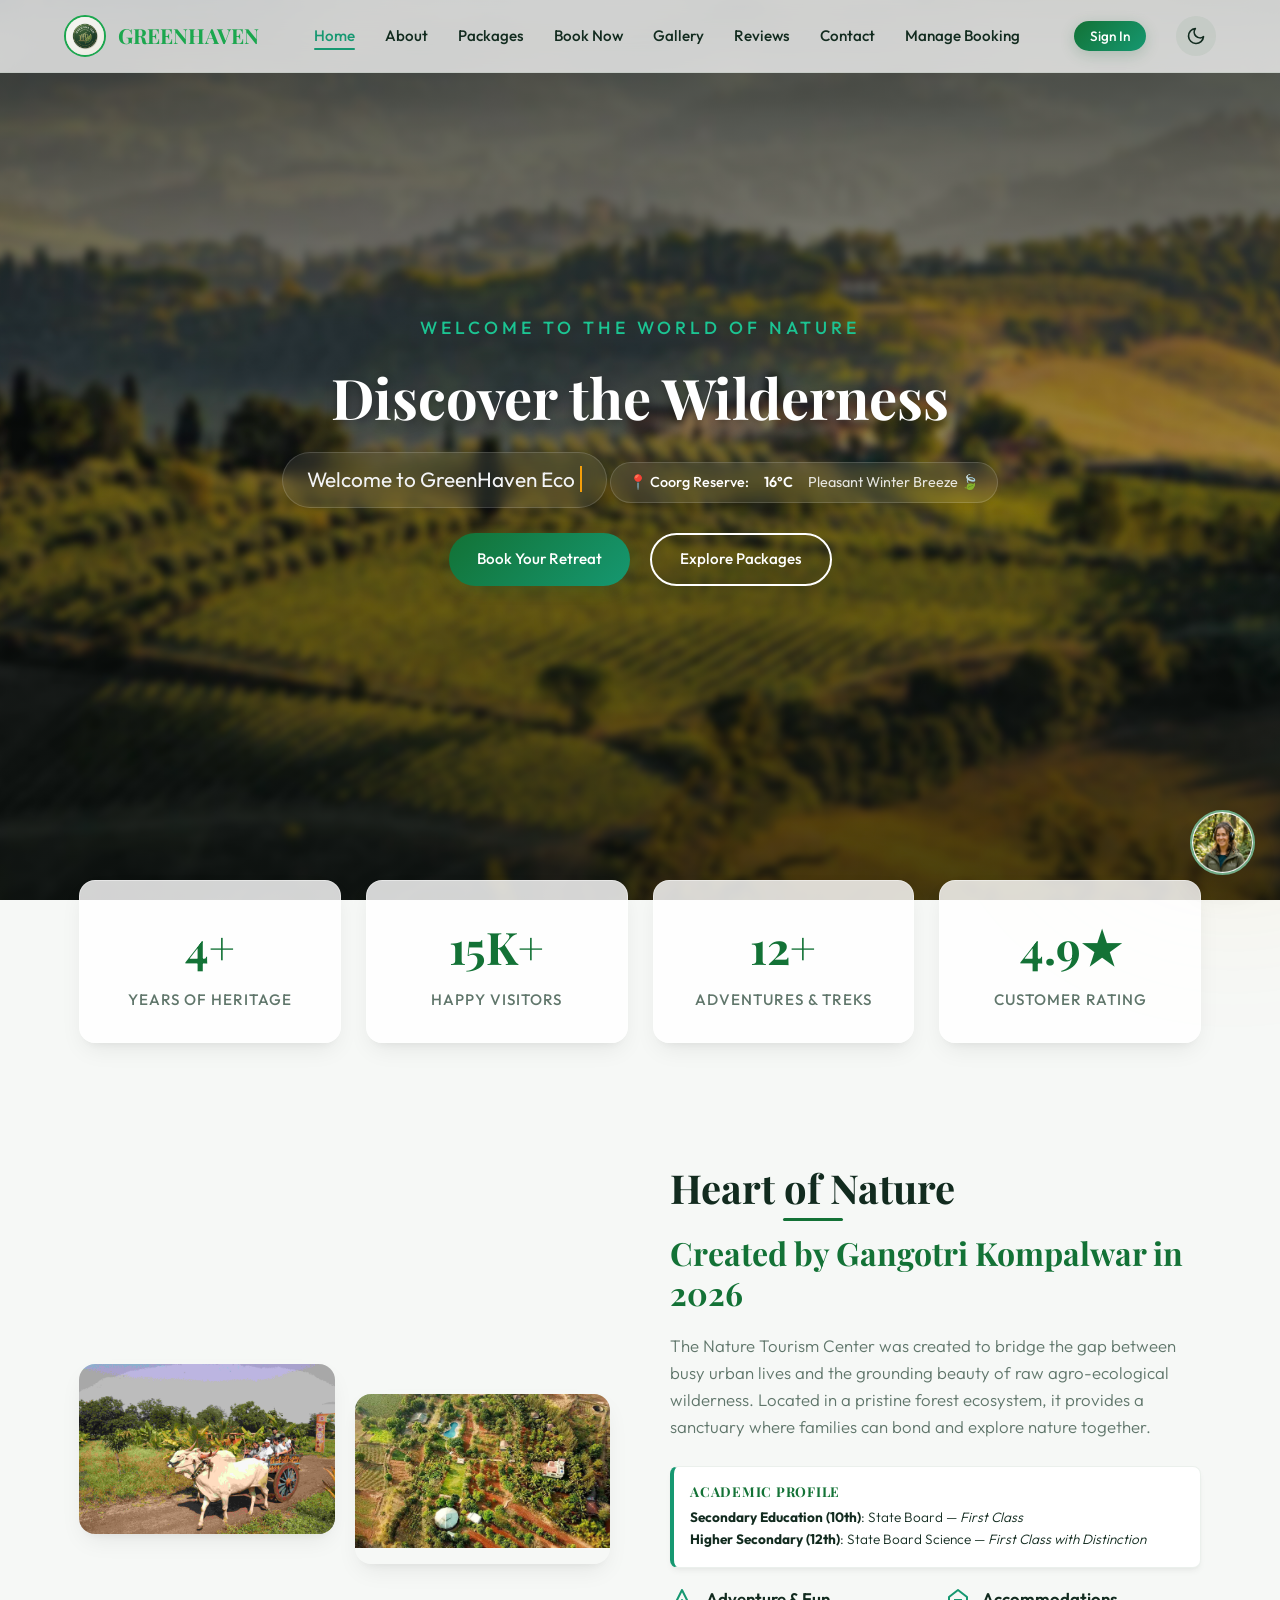
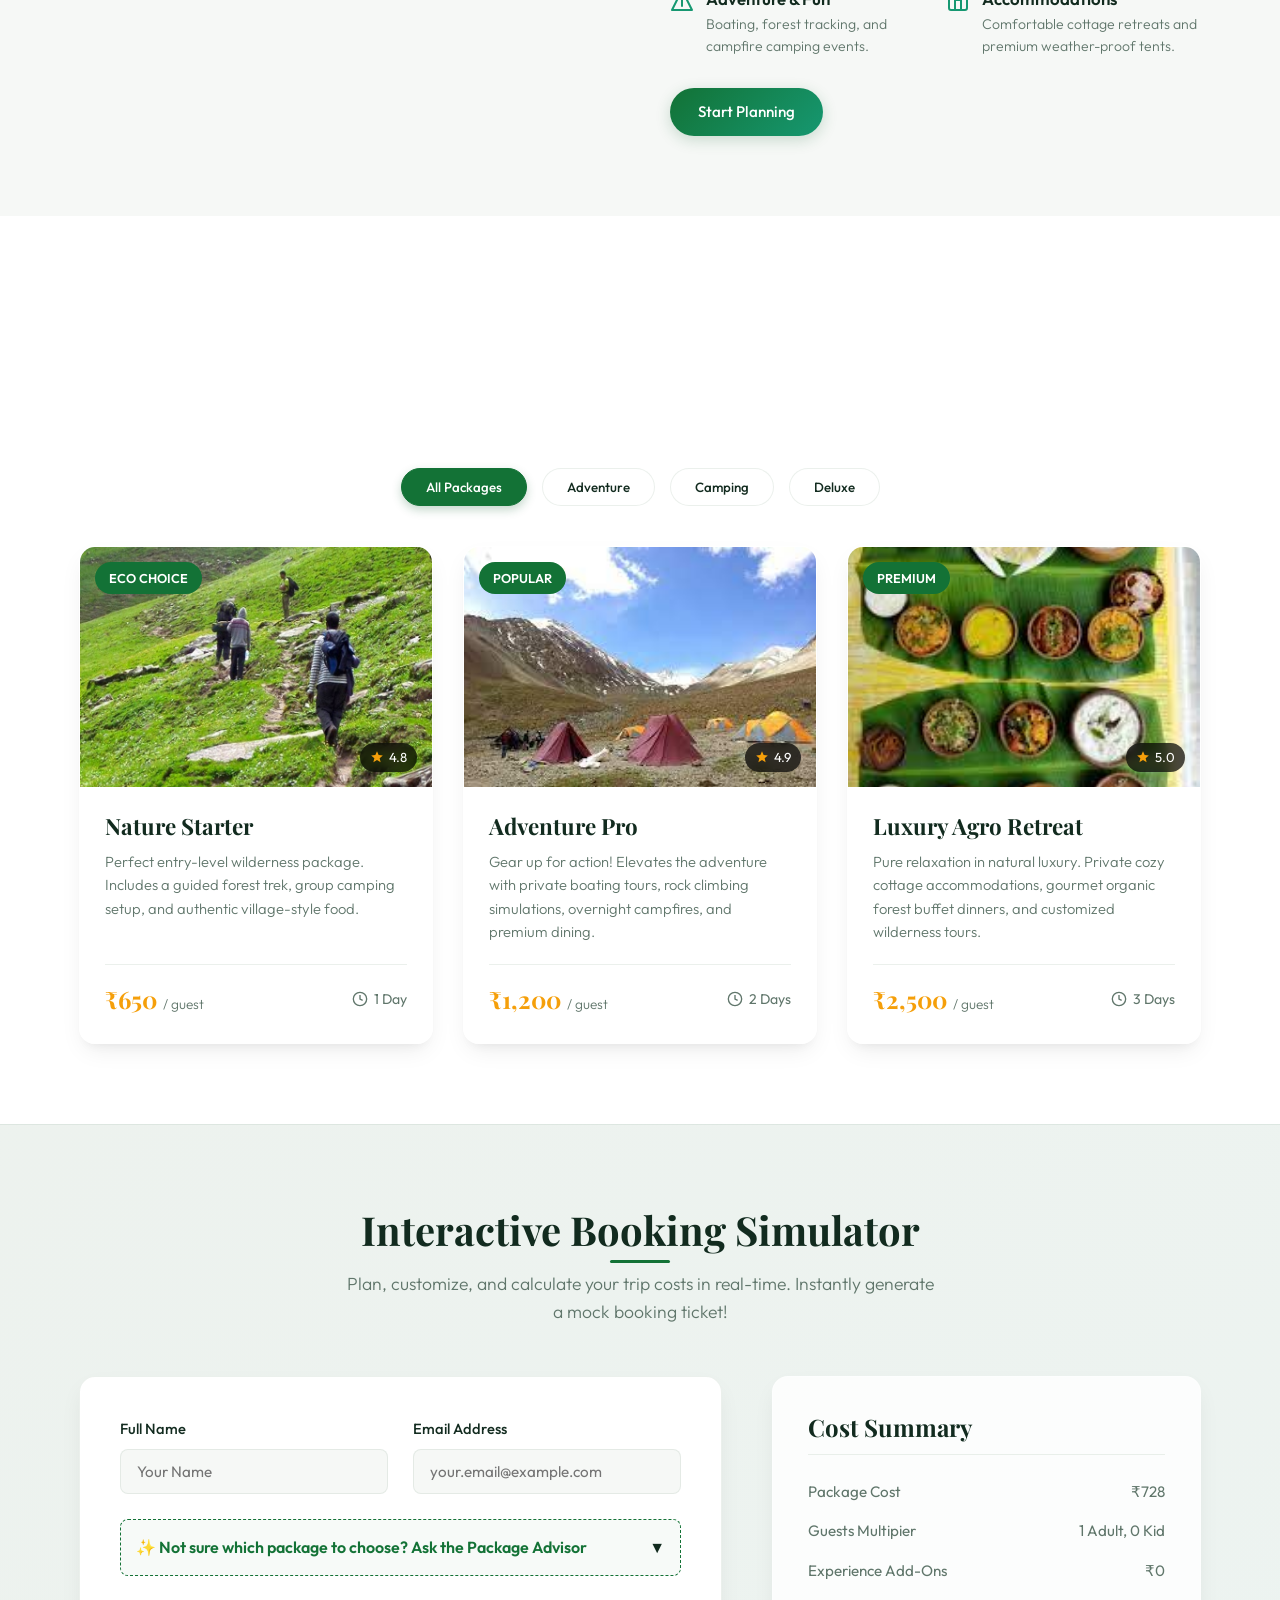
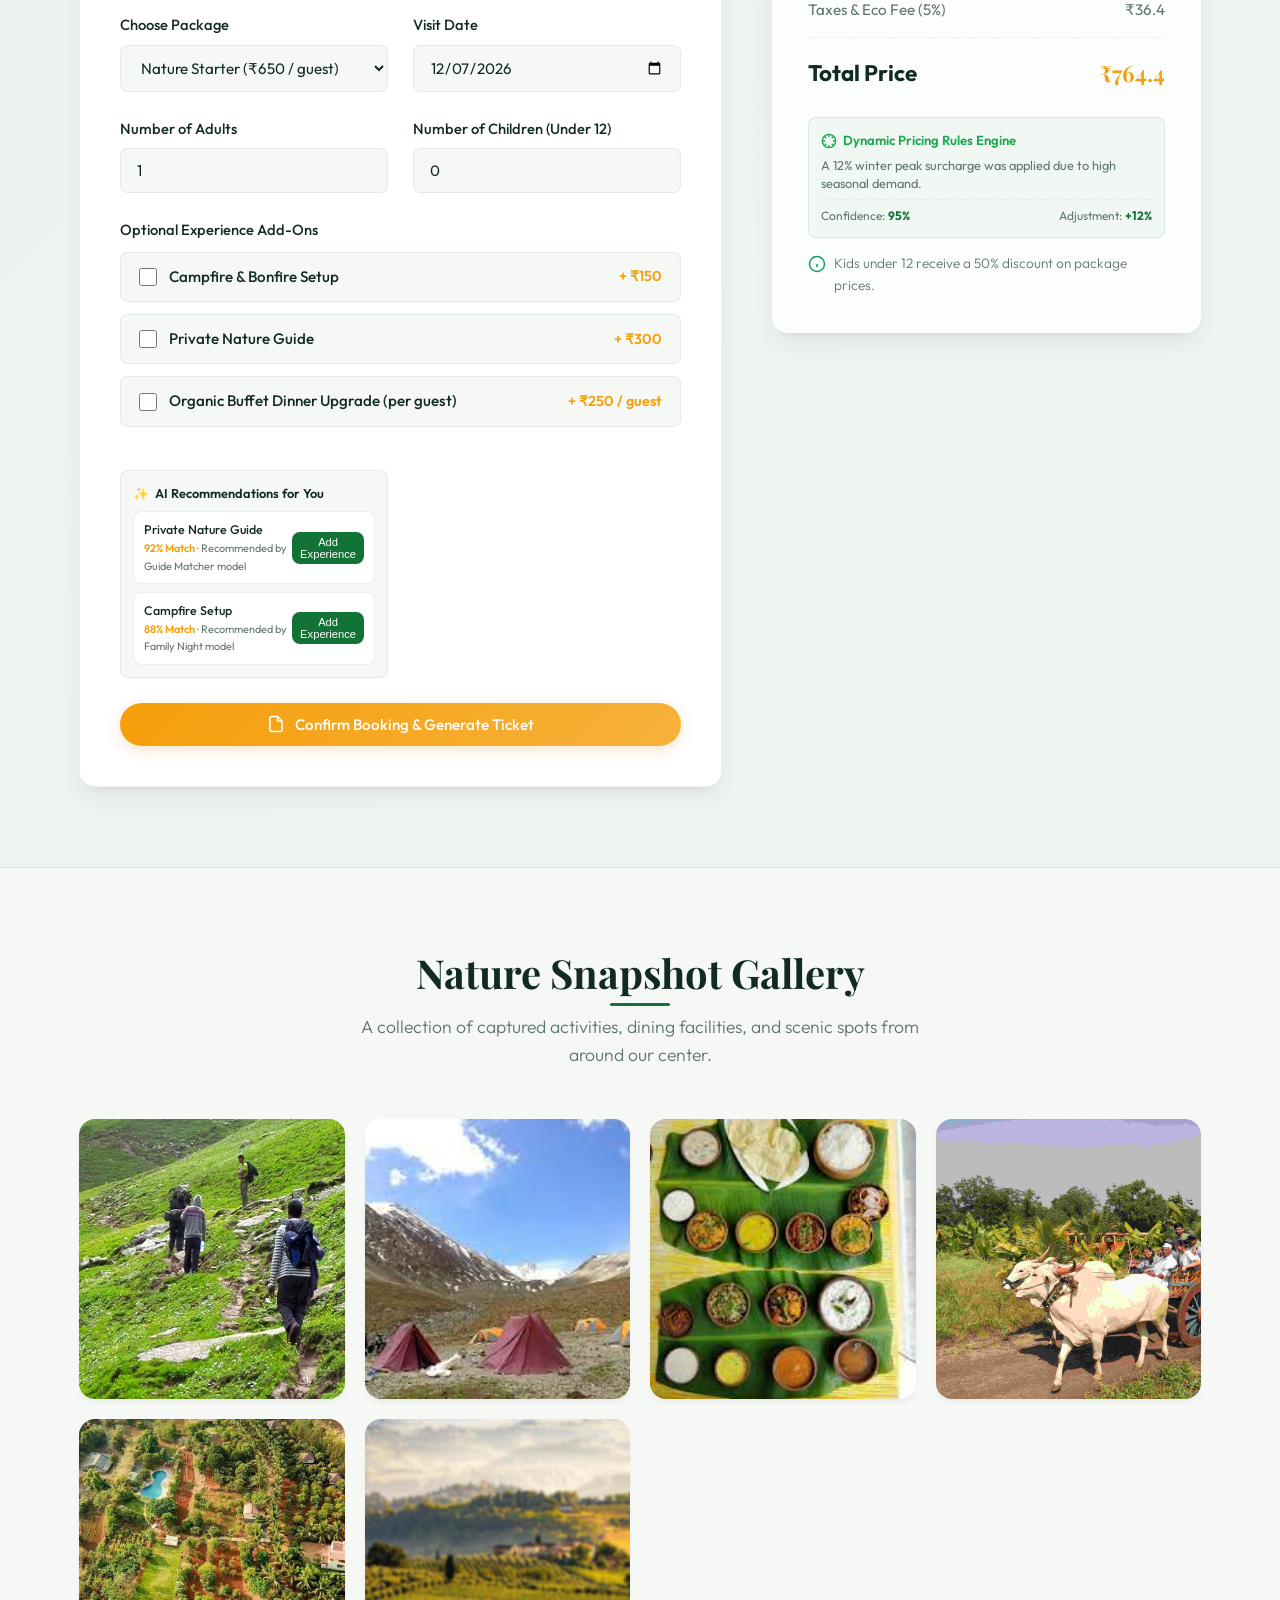
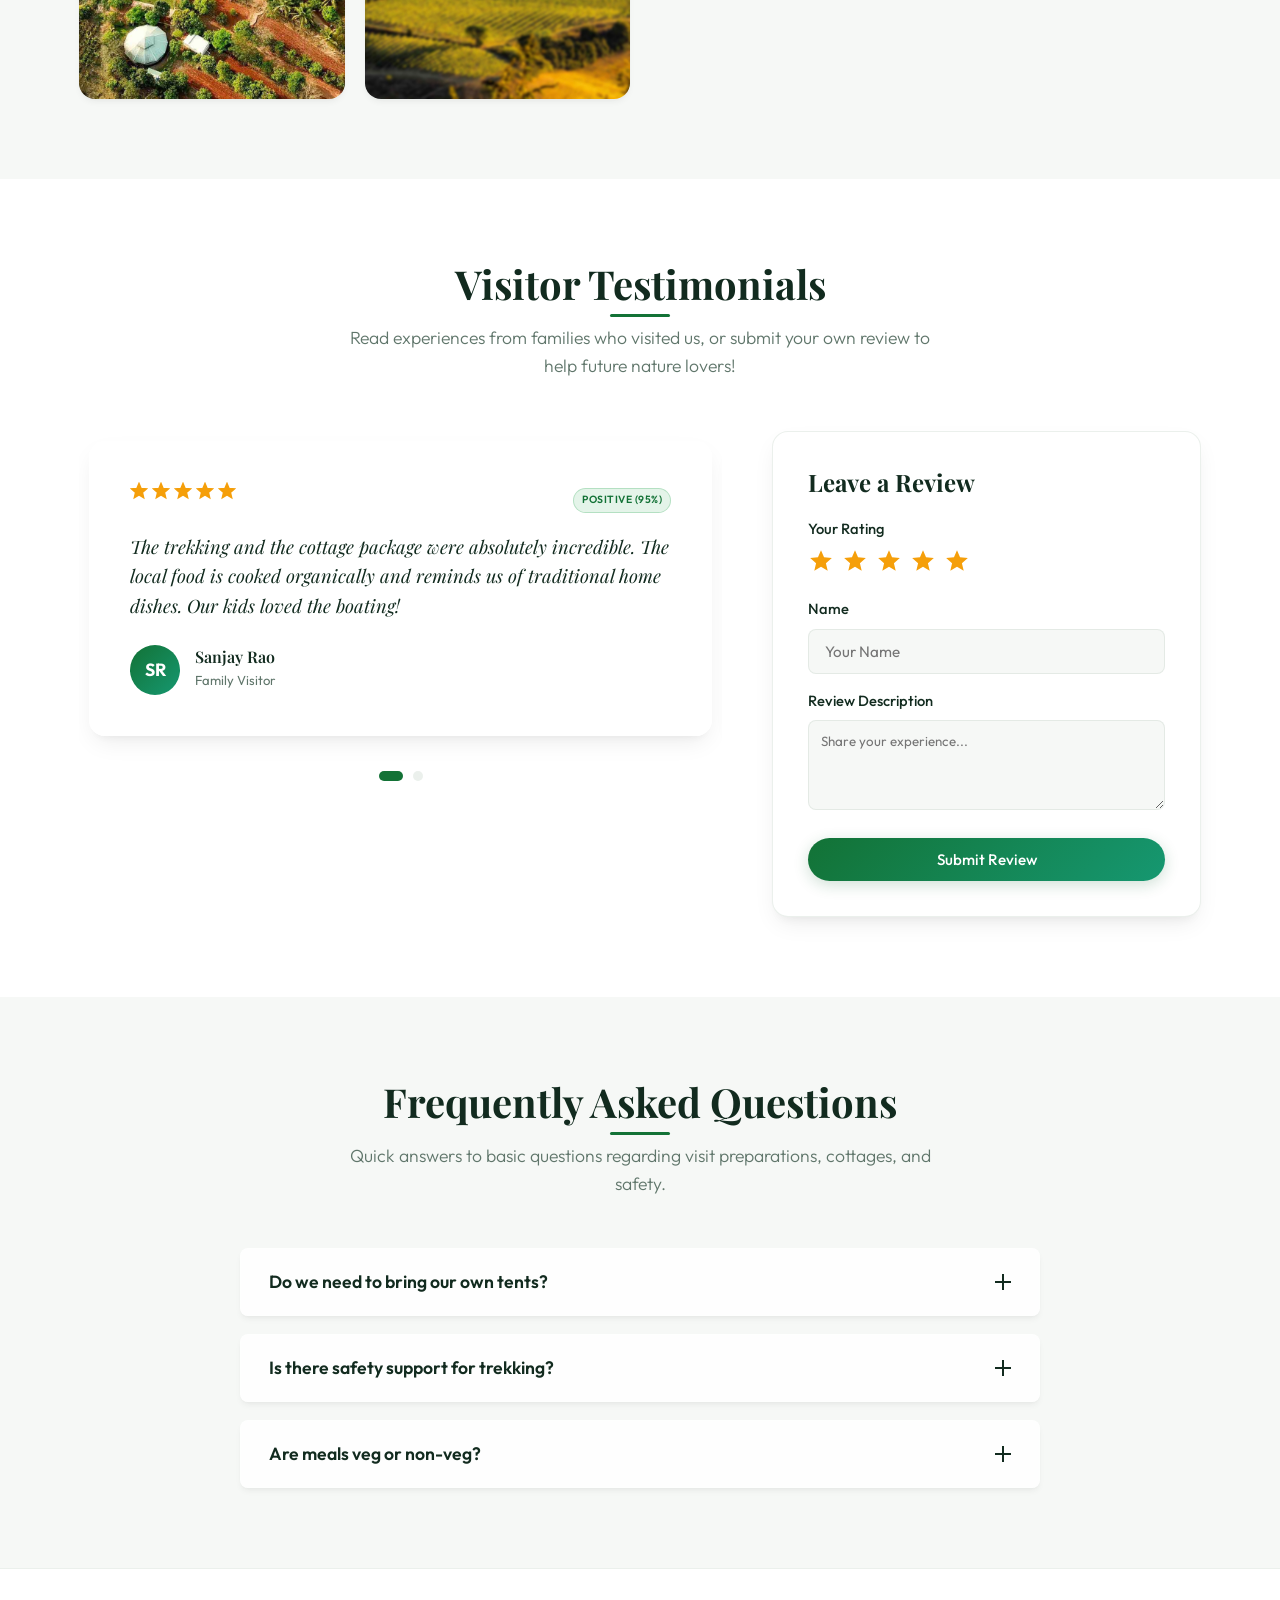
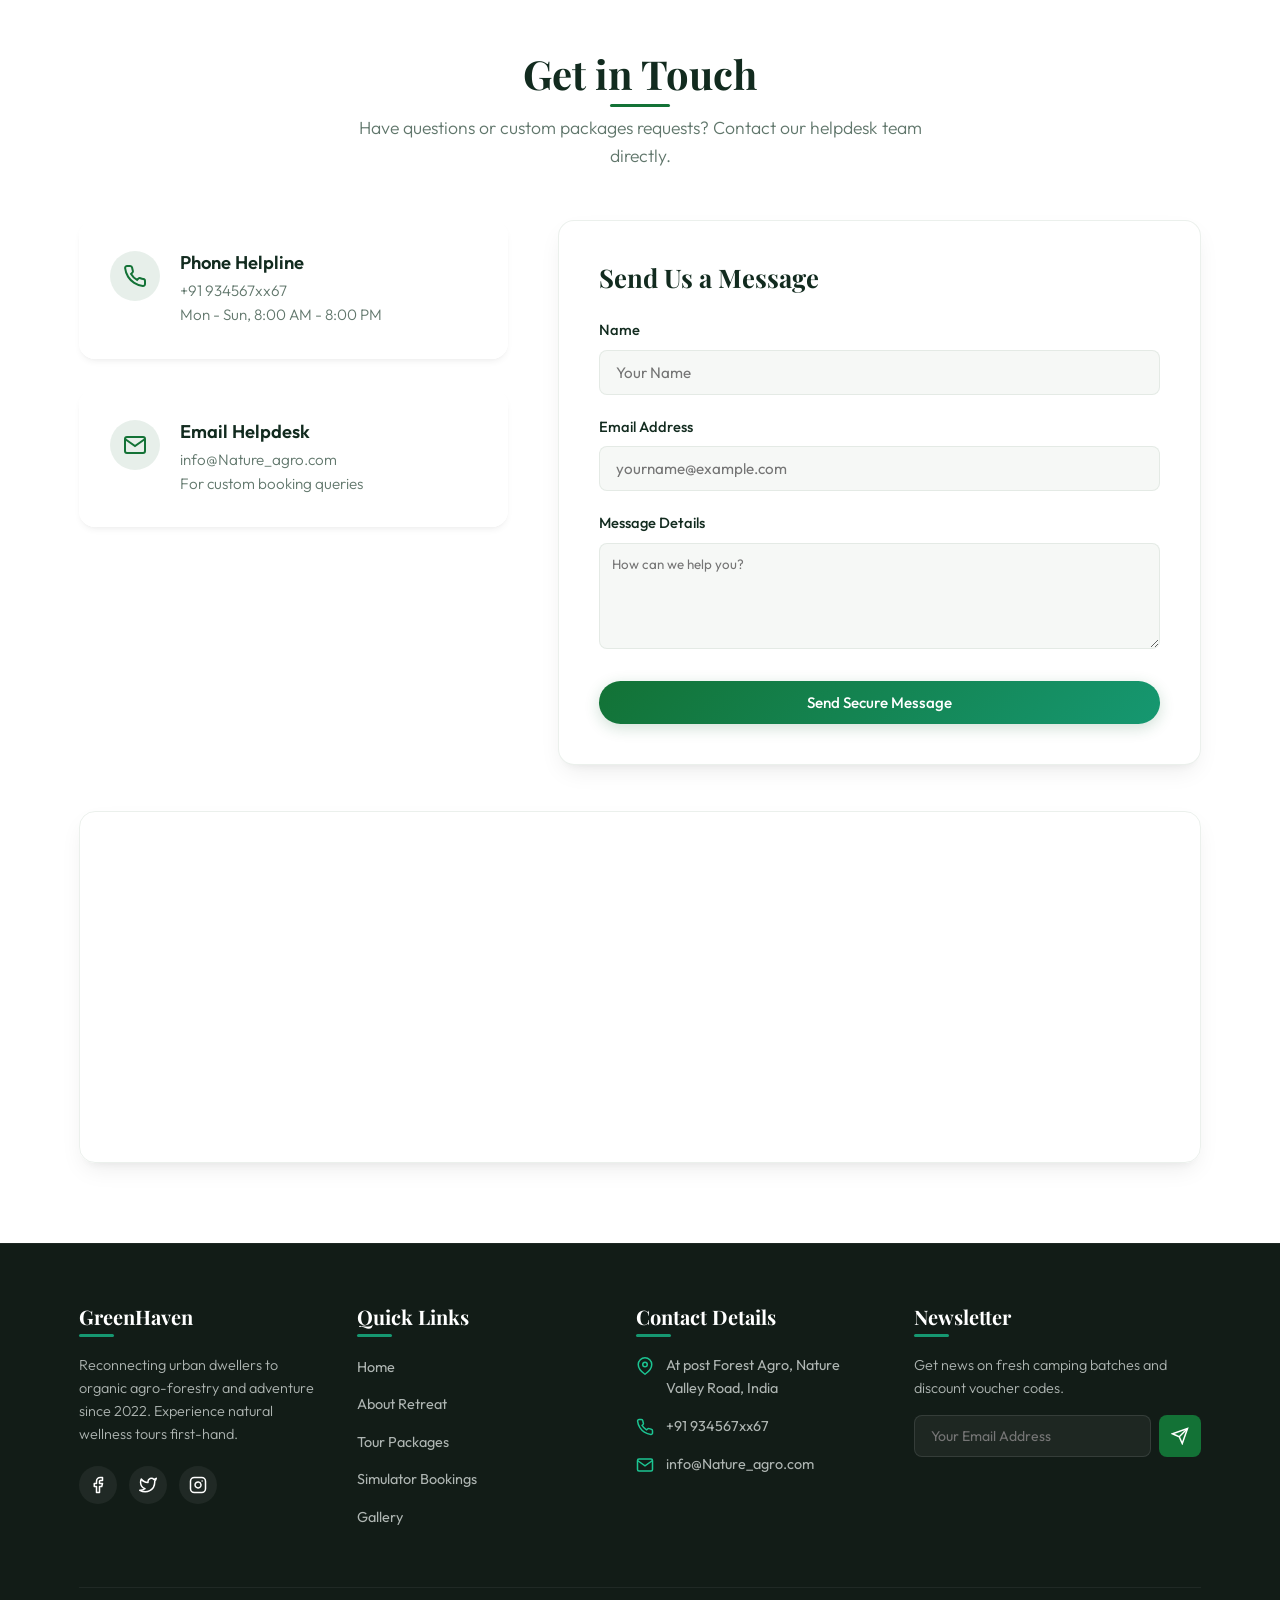
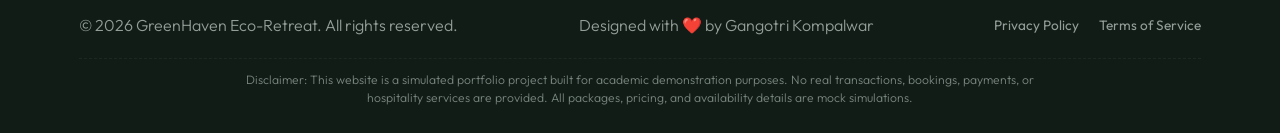
==== commit 58b6f484: "Upgrade GreenHaven: Add NLP reviews classifier, package advisor, dynamic pricing, and contrast impro" ====
--- a/index.html
+++ b/index.html
@@ -3,8 +3,20 @@
 <head>
   <meta charset="UTF-8">
   <meta name="viewport" content="width=device-width, initial-scale=1.0">
-  <meta name="description" content="Experience nature like never before at GreenHaven Eco-Retreat. Book treks, camping, organic dining, and luxury forest cottages.">
-  <title>GreenHaven Eco-Retreat | Premium Adventure & Agro Retreat</title>
+  <meta name="description" content="Experience nature like never before at GreenHaven AI Eco-Retreat. Book treks, camping, organic dining, and luxury forest cottages.">
+  <title>GreenHaven AI Eco-Retreat | Intelligent Sustainable Planning</title>
+  
+  <!-- Favicon -->
+  <link rel="icon" type="image/svg+xml" href="favicon.svg">
+  
+  <!-- SEO & Link Preview Metadata (Open Graph & Twitter Cards) -->
+  <meta property="og:title" content="GreenHaven AI Eco-Retreat | Intelligent Sustainable Planning">
+  <meta property="og:description" content="An AI-integrated full-stack retreat platform featuring Naive Bayes sentiment classifications, explainable weighted package advisor matching, and transparent pricing rules.">
+  <meta property="og:image" content="img/logo.png">
+  <meta property="og:type" content="website">
+  <meta name="twitter:card" content="summary_large_image">
+  <meta name="twitter:title" content="GreenHaven AI Eco-Retreat | Intelligent Sustainable Planning">
+  <meta name="twitter:description" content="An AI-integrated full-stack retreat platform featuring Naive Bayes sentiment classifications, explainable weighted package advisor matching, and transparent pricing rules.">
   
   <!-- CSS Stylesheet -->
   <link rel="stylesheet" href="css/main.css">
@@ -31,6 +43,7 @@
           <li><a href="#gallery">Gallery</a></li>
           <li><a href="#reviews">Reviews</a></li>
           <li><a href="#contact">Contact</a></li>
+          <li><a href="#" id="manage-booking-nav-btn">Manage Booking</a></li>
         </ul>
       </nav>
       
@@ -130,6 +143,15 @@
           <h3>Created by Gangotri Kompalwar in 2026</h3>
           <p>The Nature Tourism Center was created to bridge the gap between busy urban lives and the grounding beauty of raw agro-ecological wilderness. Located in a pristine forest ecosystem, it provides a sanctuary where families can bond and explore nature together.</p>
           
+          <!-- Compact Education Profile -->
+          <div class="education-profile">
+            <h5>Academic Profile</h5>
+            <p>
+              <strong>Secondary Education (10th)</strong>: State Board — <em>First Class</em><br>
+              <strong>Higher Secondary (12th)</strong>: State Board Science — <em>First Class with Distinction</em>
+            </p>
+          </div>
+          
           <div class="about-features">
             <div class="about-feature-item">
               <svg viewBox="0 0 24 24" fill="none" stroke="currentColor" stroke-width="2">
@@ -265,14 +287,83 @@
             <div class="booking-form-grid">
               <div class="form-group form-input-validated">
                 <label for="booking-name">Full Name</label>
-                <input type="text" id="booking-name" required placeholder="Gangotri Kompalwar">
+                <input type="text" id="booking-name" required placeholder="Your Name">
               </div>
               
               <div class="form-group form-input-validated">
                 <label for="booking-email">Email Address</label>
-                <input type="email" id="booking-email" required placeholder="gangotri@example.com">
+                <input type="email" id="booking-email" required placeholder="your.email@example.com">
               </div>
               
+              <!-- Explainable Weighted Package Advisor Collapsible Section -->
+              <div class="advisor-collapsible-card" style="grid-column: span 2; border: 1.5px dashed var(--primary); border-radius: var(--radius-sm); padding: 15px; background: rgba(22, 101, 52, 0.03); margin-bottom: 12px; transition: var(--transition-normal);">
+                <div class="advisor-header" id="advisor-header-toggle" style="display: flex; justify-content: space-between; align-items: center; cursor: pointer; user-select: none;">
+                  <span style="font-weight: 600; font-family: var(--font-title); color: var(--primary); display: flex; align-items: center; gap: 8px;">
+                    <span>✨ Not sure which package to choose? Ask the Package Advisor</span>
+                  </span>
+                  <span class="advisor-arrow" style="transition: transform var(--transition-normal);">▼</span>
+                </div>
+                
+                <div class="advisor-body" id="advisor-body-content" style="display: none; margin-top: 15px; flex-direction: column; gap: 12px;">
+                  <p style="font-size: 0.8rem; color: var(--text-muted); line-height: 1.4; margin-bottom: 8px;">
+                    Select your custom preferences below. Our explainable scoring model allocates points across interest, budget, group size, and trip duration to match you with the ideal package.
+                  </p>
+                  
+                  <div style="display: grid; grid-template-columns: repeat(auto-fit, minmax(180px, 1fr)); gap: 10px;">
+                    <div style="display: flex; flex-direction: column; gap: 4px;">
+                      <label for="advisor-interest" style="font-size: 0.76rem; font-weight: 600;">Main Activity Interest</label>
+                      <select id="advisor-interest" style="padding: 6px 10px; border: 1.5px solid var(--border-color); border-radius: var(--radius-sm); font-size: 0.8rem; background: var(--bg-main); color: var(--text-main);">
+                        <option value="">-- Choose Interest --</option>
+                        <option value="camping">Camping & Star Gazing</option>
+                        <option value="trekking">Forest Trekking & Hiking</option>
+                        <option value="luxury">Luxury Farming Retreat</option>
+                      </select>
+                    </div>
+                    
+                    <div style="display: flex; flex-direction: column; gap: 4px;">
+                      <label for="advisor-budget" style="font-size: 0.76rem; font-weight: 600;">Budget Limit (per guest)</label>
+                      <select id="advisor-budget" style="padding: 6px 10px; border: 1.5px solid var(--border-color); border-radius: var(--radius-sm); font-size: 0.8rem; background: var(--bg-main); color: var(--text-main);">
+                        <option value="">-- Choose Budget --</option>
+                        <option value="700">Under ₹1,000</option>
+                        <option value="1500">₹1,000 to ₹2,000</option>
+                        <option value="2800">Above ₹2,000</option>
+                      </select>
+                    </div>
+                    
+                    <div style="display: flex; flex-direction: column; gap: 4px;">
+                      <label for="advisor-size" style="font-size: 0.76rem; font-weight: 600;">Expected Group Size</label>
+                      <select id="advisor-size" style="padding: 6px 10px; border: 1.5px solid var(--border-color); border-radius: var(--radius-sm); font-size: 0.8rem; background: var(--bg-main); color: var(--text-main);">
+                        <option value="">-- Choose Size --</option>
+                        <option value="1-2">1-2 guests (Solo/Couples)</option>
+                        <option value="3-4">3-4 guests (Small Family)</option>
+                        <option value="5+">5+ guests (Large Group)</option>
+                      </select>
+                    </div>
+                    
+                    <div style="display: flex; flex-direction: column; gap: 4px;">
+                      <label for="advisor-duration" style="font-size: 0.76rem; font-weight: 600;">Trip Duration</label>
+                      <select id="advisor-duration" style="padding: 6px 10px; border: 1.5px solid var(--border-color); border-radius: var(--radius-sm); font-size: 0.8rem; background: var(--bg-main); color: var(--text-main);">
+                        <option value="">-- Choose Duration --</option>
+                        <option value="1">1 Day</option>
+                        <option value="2">2 Days</option>
+                        <option value="3+">3+ Days</option>
+                      </select>
+                    </div>
+                  </div>
+
+                  <!-- Validation Warning -->
+                  <div id="advisor-validation-msg" style="display: block; color: var(--accent); font-size: 0.8rem; font-weight: 500; text-align: center; margin-top: 8px;">
+                    ⚠️ Please fill out all preference selectors to compute recommendations.
+                  </div>
+
+                  <!-- Recommendation Outcome Explanation -->
+                  <div id="advisor-recommendation-details" style="display: none; background: rgba(0,0,0,0.02); border-left: 3px solid var(--primary); padding: 10px; border-radius: var(--radius-sm); font-size: 0.82rem; line-height: 1.45; margin-top: 10px;">
+                    <div style="font-weight: 700; margin-bottom: 5px; color: var(--primary); font-size: 0.9rem;" id="advisor-rec-package-title">Matched Package: --</div>
+                    <div style="color: var(--text-main); font-weight: 500;" id="advisor-rec-explanation">Explanation data goes here.</div>
+                  </div>
+                </div>
+              </div>
+
               <div class="form-group">
                 <label for="booking-package">Choose Package</label>
                 <select id="booking-package" required>
@@ -372,20 +463,20 @@
             </div>
           </div>
           
-          <!-- AI Dynamic Pricing Engine Display -->
-          <div class="ai-pricing-indicator" id="ai-pricing-indicator">
-            <div class="ai-indicator-header">
-              <svg viewBox="0 0 24 24" fill="none" stroke="currentColor" stroke-width="2" style="width: 16px; height: 16px; margin-top: 1px;">
-                <circle cx="12" cy="12" r="10"/><path d="M12 2v4M12 18v4M4.93 4.93l2.83 2.83M16.24 16.24l2.83 2.83M2 12h4M18 12h4M4.93 19.07l2.83-2.83M16.24 7.76l2.83-2.83"/>
-              </svg>
-              <span>AI Dynamic Pricing Engine</span>
-            </div>
-            <p id="ai-pricing-explanation">Evaluating seasonal dynamic factors...</p>
-            <div class="ai-pricing-meta">
-              <span>Confidence: <strong id="ai-pricing-confidence">95%</strong></span>
-              <span>Adjustment: <strong id="ai-pricing-adjustment">0%</strong></span>
-            </div>
-          </div>
+           <!-- Dynamic Pricing Rules Engine Display -->
+           <div class="ai-pricing-indicator" id="ai-pricing-indicator">
+             <div class="ai-indicator-header">
+               <svg viewBox="0 0 24 24" fill="none" stroke="currentColor" stroke-width="2" style="width: 16px; height: 16px; margin-top: 1px;">
+                 <circle cx="12" cy="12" r="10"/><path d="M12 2v4M12 18v4M4.93 4.93l2.83 2.83M16.24 16.24l2.83 2.83M2 12h4M18 12h4M4.93 19.07l2.83-2.83M16.24 7.76l2.83-2.83"/>
+               </svg>
+               <span>Dynamic Pricing Rules Engine</span>
+             </div>
+             <p id="ai-pricing-explanation">Evaluating seasonal dynamic factors...</p>
+             <div class="ai-pricing-meta">
+               <span>Confidence: <strong id="ai-pricing-confidence">95%</strong></span>
+               <span>Adjustment: <strong id="ai-pricing-adjustment">0%</strong></span>
+             </div>
+           </div>
           
           <div class="about-feature-item" style="gap: 8px; margin-top: 15px;">
             <svg viewBox="0 0 24 24" fill="none" stroke="var(--secondary)" stroke-width="2" style="width: 18px; height: 18px; margin-top: 2px;"><circle cx="12" cy="12" r="10"/><path d="M12 16v-4"/><path d="M12 8h.01"/></svg>
@@ -804,9 +895,9 @@
   <!-- User Authentication Modal -->
   <div class="modal-overlay" id="auth-modal-overlay">
     <div class="modal-container" style="max-width: 400px; padding: 25px;">
-      <div class="modal-header" style="border-bottom: 1px solid var(--border-color); padding-bottom: 12px; margin-bottom: 18px; display: flex; justify-content: space-between; align-items: center;">
-        <h3 id="auth-modal-title" style="font-size: 1.35rem; font-weight: 600; color: var(--primary);">Sign In</h3>
-        <button class="modal-close-btn" id="auth-modal-close" style="font-size: 1.5rem; background: none; border: none; color: var(--text-muted); cursor: pointer;">&times;</button>
+      <div class="modal-header-clean">
+        <h3 id="auth-modal-title">Sign In</h3>
+        <button class="modal-close-btn" id="auth-modal-close">&times;</button>
       </div>
       <div class="modal-body">
         <!-- Login Form Panel -->
@@ -851,9 +942,9 @@
   <!-- Secure Payment Checkout Modal -->
   <div class="modal-overlay" id="payment-modal-overlay">
     <div class="modal-container" style="max-width: 440px; padding: 25px;">
-      <div class="modal-header" style="border-bottom: 1px solid var(--border-color); padding-bottom: 12px; margin-bottom: 18px; display: flex; justify-content: space-between; align-items: center;">
-        <h3 style="font-size: 1.35rem; font-weight: 600; color: var(--primary);">Secure Payment Gateway</h3>
-        <button class="modal-close-btn" id="payment-modal-close" style="font-size: 1.5rem; background: none; border: none; color: var(--text-muted); cursor: pointer;">&times;</button>
+      <div class="modal-header-clean">
+        <h3>Secure Payment Gateway</h3>
+        <button class="modal-close-btn" id="payment-modal-close">&times;</button>
       </div>
       <div class="modal-body">
         <div class="payment-summary" style="background: rgba(22, 101, 52, 0.06); border: 1px solid rgba(22, 101, 52, 0.12); padding: 15px; border-radius: var(--radius-md); margin-bottom: 20px;">
@@ -897,6 +988,49 @@
             Authorize Secure Payment
           </button>
         </form>
+      </div>
+    </div>
+  </div>
+
+  <!-- Ticket Management Lookup Modal -->
+  <div class="modal-overlay" id="lookup-modal-overlay">
+    <div class="modal-container" style="max-width: 440px; padding: 25px;">
+      <div class="modal-header-clean">
+        <h3>Manage Your Booking</h3>
+        <button class="modal-close-btn" id="lookup-modal-close">&times;</button>
+      </div>
+      <div class="modal-body">
+        <form id="lookup-search-form" style="margin-bottom: 20px;">
+          <div class="form-group" style="display: flex; flex-direction: column; gap: 6px; margin-bottom: 12px;">
+            <label for="lookup-ticket-id" style="font-size: 0.86rem; font-weight: 500;">Enter Ticket ID</label>
+            <input type="text" id="lookup-ticket-id" required placeholder="GH-2026-XXXX" style="padding: 10px 14px; border: 1.5px solid var(--border-color); border-radius: var(--radius-sm); outline: none; background: var(--bg-main); color: var(--text-main); font-family: var(--font-body);">
+          </div>
+          <button type="submit" class="btn btn-primary" style="width: 100%; padding: 12px; font-weight: 600;">Search Booking</button>
+        </form>
+
+        <!-- Search Result Details -->
+        <div id="lookup-result-details" style="display: none; background: rgba(0,0,0,0.02); border: 1px solid var(--border-color); padding: 15px; border-radius: var(--radius-md); margin-bottom: 20px; font-size: 0.9rem;">
+          <div style="text-align: center; margin-bottom: 15px; border-bottom: 1px solid var(--border-color); padding-bottom: 10px;">
+            <h4 style="margin: 0; color: var(--primary); font-size: 1.1rem;" id="lookup-result-name">Visitor Pass</h4>
+            <span style="font-size: 0.76rem; color: var(--text-muted);" id="lookup-result-ticket-id">Ticket ID: --</span>
+          </div>
+          <div style="display: flex; flex-direction: column; gap: 8px;">
+            <div style="display: flex; justify-content: space-between;"><strong>Package:</strong> <span id="lookup-result-package">--</span></div>
+            <div style="display: flex; justify-content: space-between;"><strong>Visit Date:</strong> <span id="lookup-result-date">--</span></div>
+            <div style="display: flex; justify-content: space-between;"><strong>Adults:</strong> <span id="lookup-result-adults">--</span></div>
+            <div style="display: flex; justify-content: space-between;"><strong>Children:</strong> <span id="lookup-result-children">--</span></div>
+            <div style="display: flex; justify-content: space-between;"><strong>Addons:</strong> <span id="lookup-result-addons">--</span></div>
+            <div style="display: flex; justify-content: space-between; border-top: 1px solid var(--border-color); padding-top: 8px; margin-top: 4px; font-weight: 700; font-size: 1.05rem;"><strong>Total Cost:</strong> <span id="lookup-result-cost">₹0.00</span></div>
+          </div>
+          <div style="display: flex; gap: 10px; margin-top: 20px;">
+            <button class="btn btn-primary" id="btn-reprint-lookup" style="flex: 1; padding: 10px; font-size: 0.82rem;">Print Pass</button>
+            <button class="btn btn-accent" id="btn-cancel-lookup" style="flex: 1; padding: 10px; font-size: 0.82rem; background: #dc2626; border: none; color: #fff;">Cancel Trip</button>
+          </div>
+        </div>
+
+        <div id="lookup-error-msg" style="display: none; color: #dc2626; text-align: center; font-size: 0.88rem; margin-top: 10px; font-weight: 500;">
+          No booking record found for this ticket ID.
+        </div>
       </div>
     </div>
   </div>
@@ -932,7 +1066,7 @@
           </div>
           <div>
             <h4>Aranya</h4>
-            <span class="ai-header-subtitle">Resort AI Concierge</span>
+            <span class="ai-header-subtitle">Virtual Resort Concierge</span>
           </div>
         </div>
         <button class="ai-card-close" id="ai-card-close" aria-label="Close Guide">&times;</button>
@@ -942,7 +1076,7 @@
       <div class="ai-chat-container">
         <div class="ai-chat-messages" id="ai-chat-messages">
           <div class="chat-bubble bot">
-            Hello! I'm Aranya, your personal virtual resort assistant. You can ask me anything about the retreat, or start the interactive audio tour!
+            Hello! I’m Aranya, your virtual resort concierge. I can help you explore packages, understand booking options, and navigate the retreat experience.
           </div>
         </div>
         
--- a/css/main.css
+++ b/css/main.css
@@ -1461,6 +1461,41 @@
 
 .modal-body {
   padding: 30px;
+}
+
+.modal-header-clean {
+  background: transparent;
+  padding: 0 0 12px 0;
+  margin-bottom: 18px;
+  border-bottom: 1px solid var(--border-color);
+  display: flex;
+  justify-content: space-between;
+  align-items: center;
+}
+
+.modal-header-clean h3 {
+  margin: 0;
+  font-size: 1.35rem;
+  font-weight: 600;
+  color: var(--primary);
+}
+
+.modal-header-clean .modal-close-btn {
+  position: static;
+  background: none;
+  border: none;
+  color: var(--text-muted);
+  cursor: pointer;
+  font-size: 1.5rem;
+  line-height: 1;
+  padding: 0;
+  opacity: 0.8;
+  transition: opacity var(--transition-fast), color var(--transition-fast);
+}
+
+.modal-header-clean .modal-close-btn:hover {
+  opacity: 1;
+  color: var(--primary);
 }
 
 /* Invoice details receipt style */
@@ -2658,5 +2693,34 @@
   transition-delay: 0.36s;
 }
 
-
-
+/* Academic Profile Card */
+.education-profile {
+  margin-top: 20px;
+  margin-bottom: 20px;
+  padding: 16px;
+  background-color: var(--bg-card-solid);
+  border: 1px solid var(--border-color);
+  border-left: 4px solid var(--secondary);
+  border-radius: var(--radius-sm);
+  box-shadow: var(--shadow-sm);
+}
+
+.education-profile h5 {
+  margin: 0 0 8px 0;
+  color: var(--primary);
+  font-size: 0.85rem;
+  font-weight: 700;
+  text-transform: uppercase;
+  letter-spacing: 0.75px;
+}
+
+.education-profile p {
+  margin: 0;
+  font-size: 0.85rem;
+  line-height: 1.6;
+  color: var(--text-main);
+}
+
+
+
+
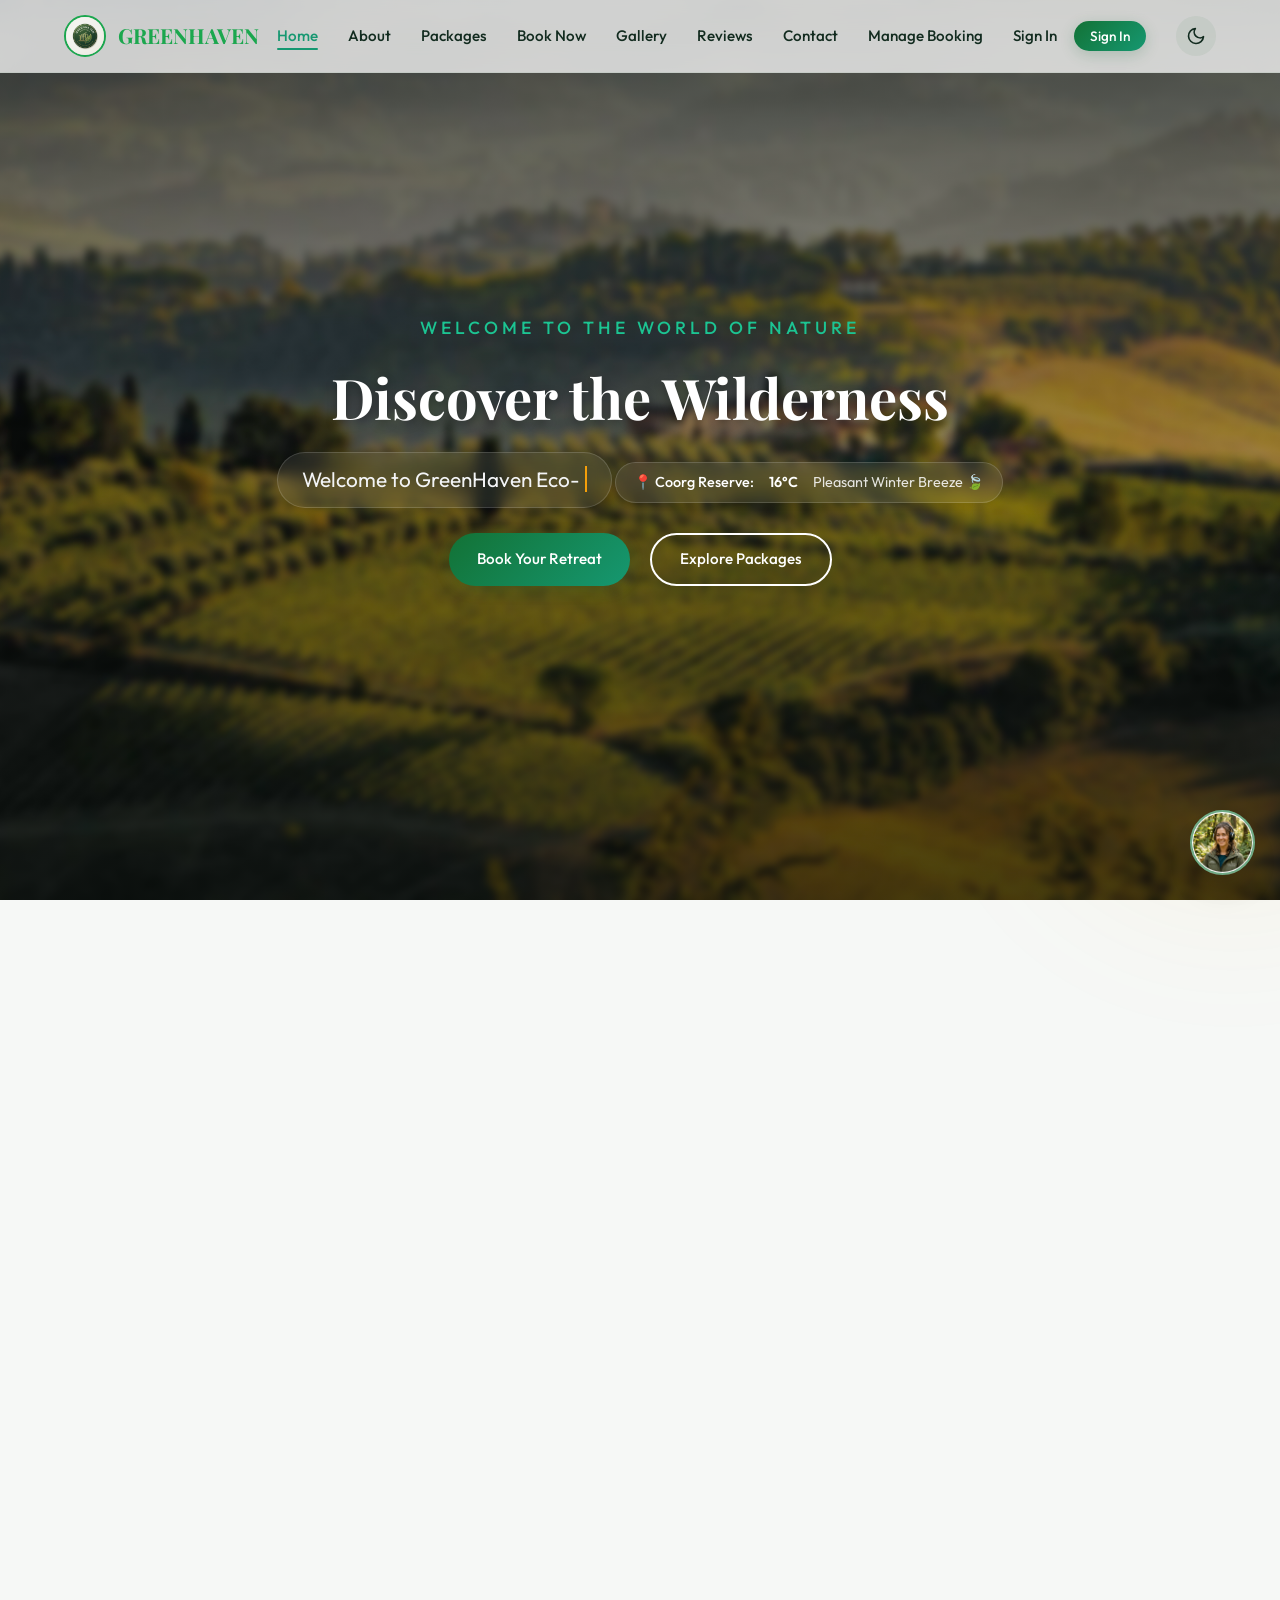
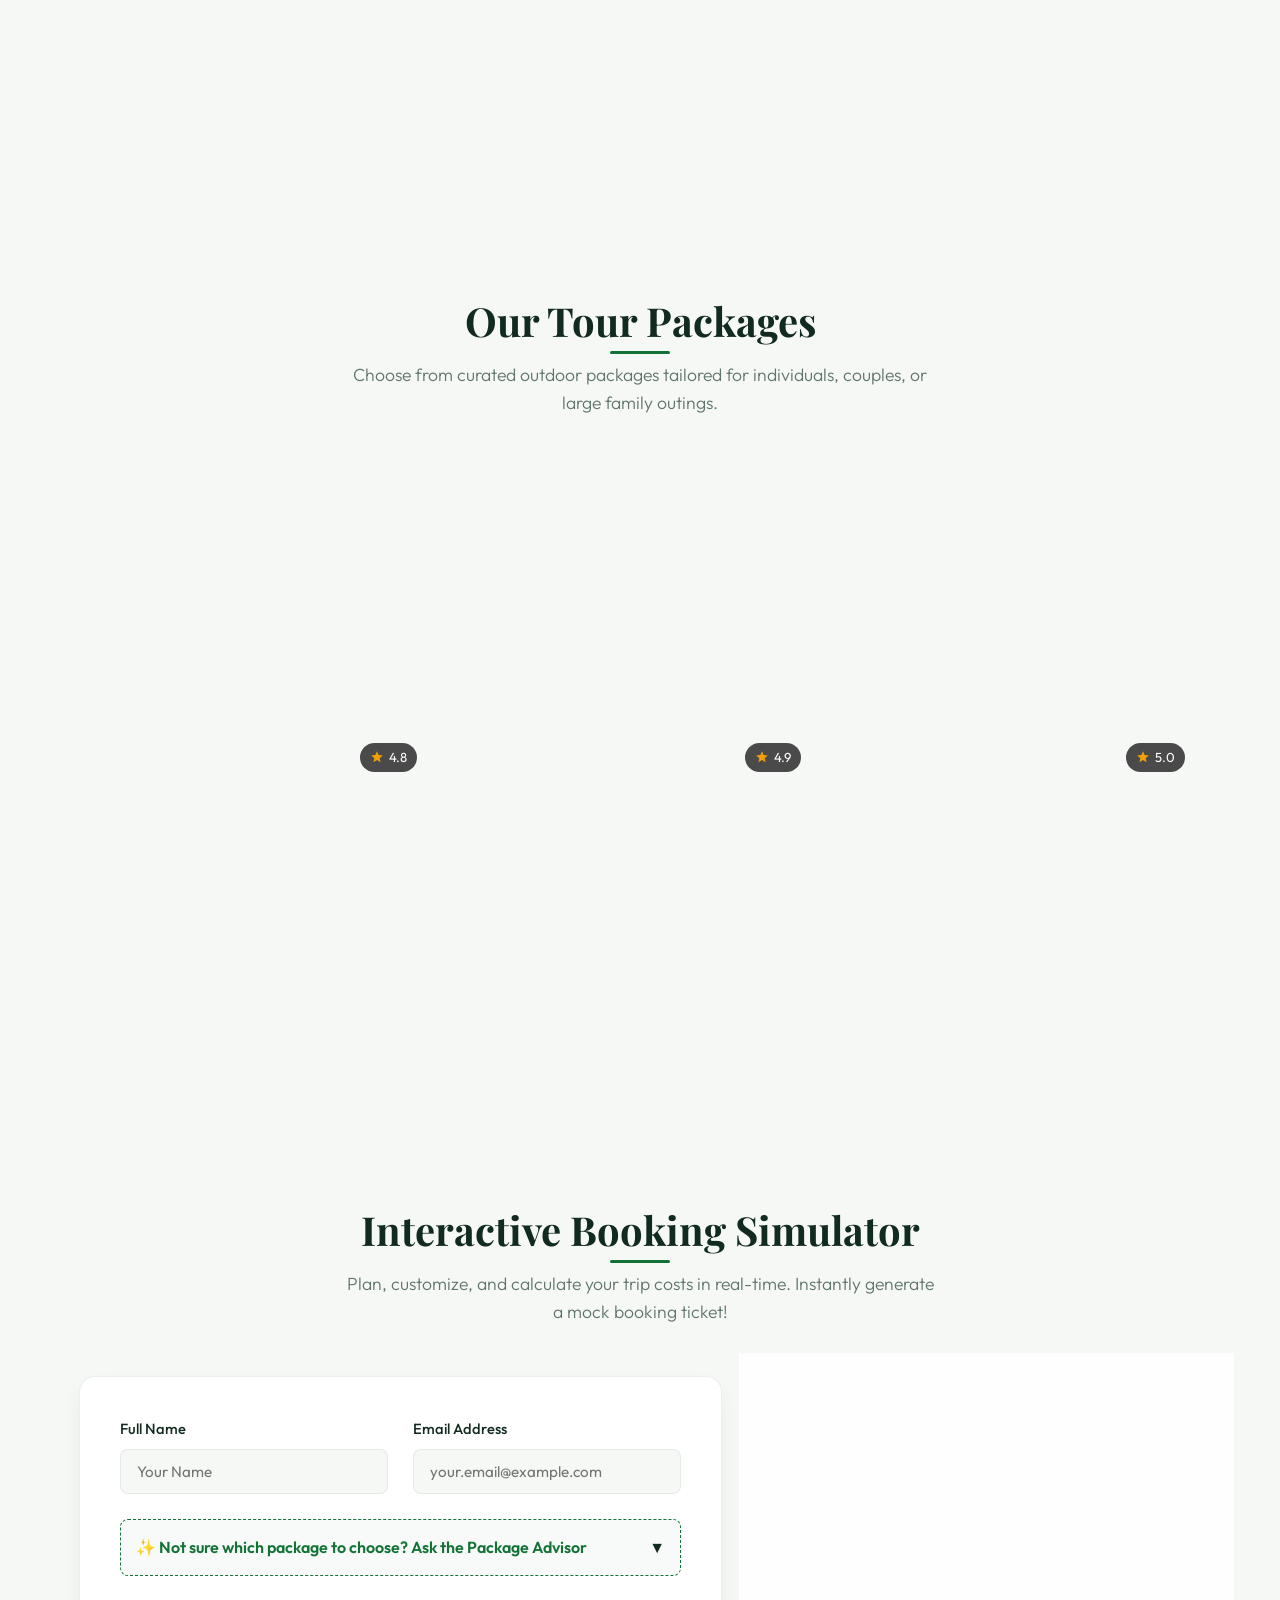
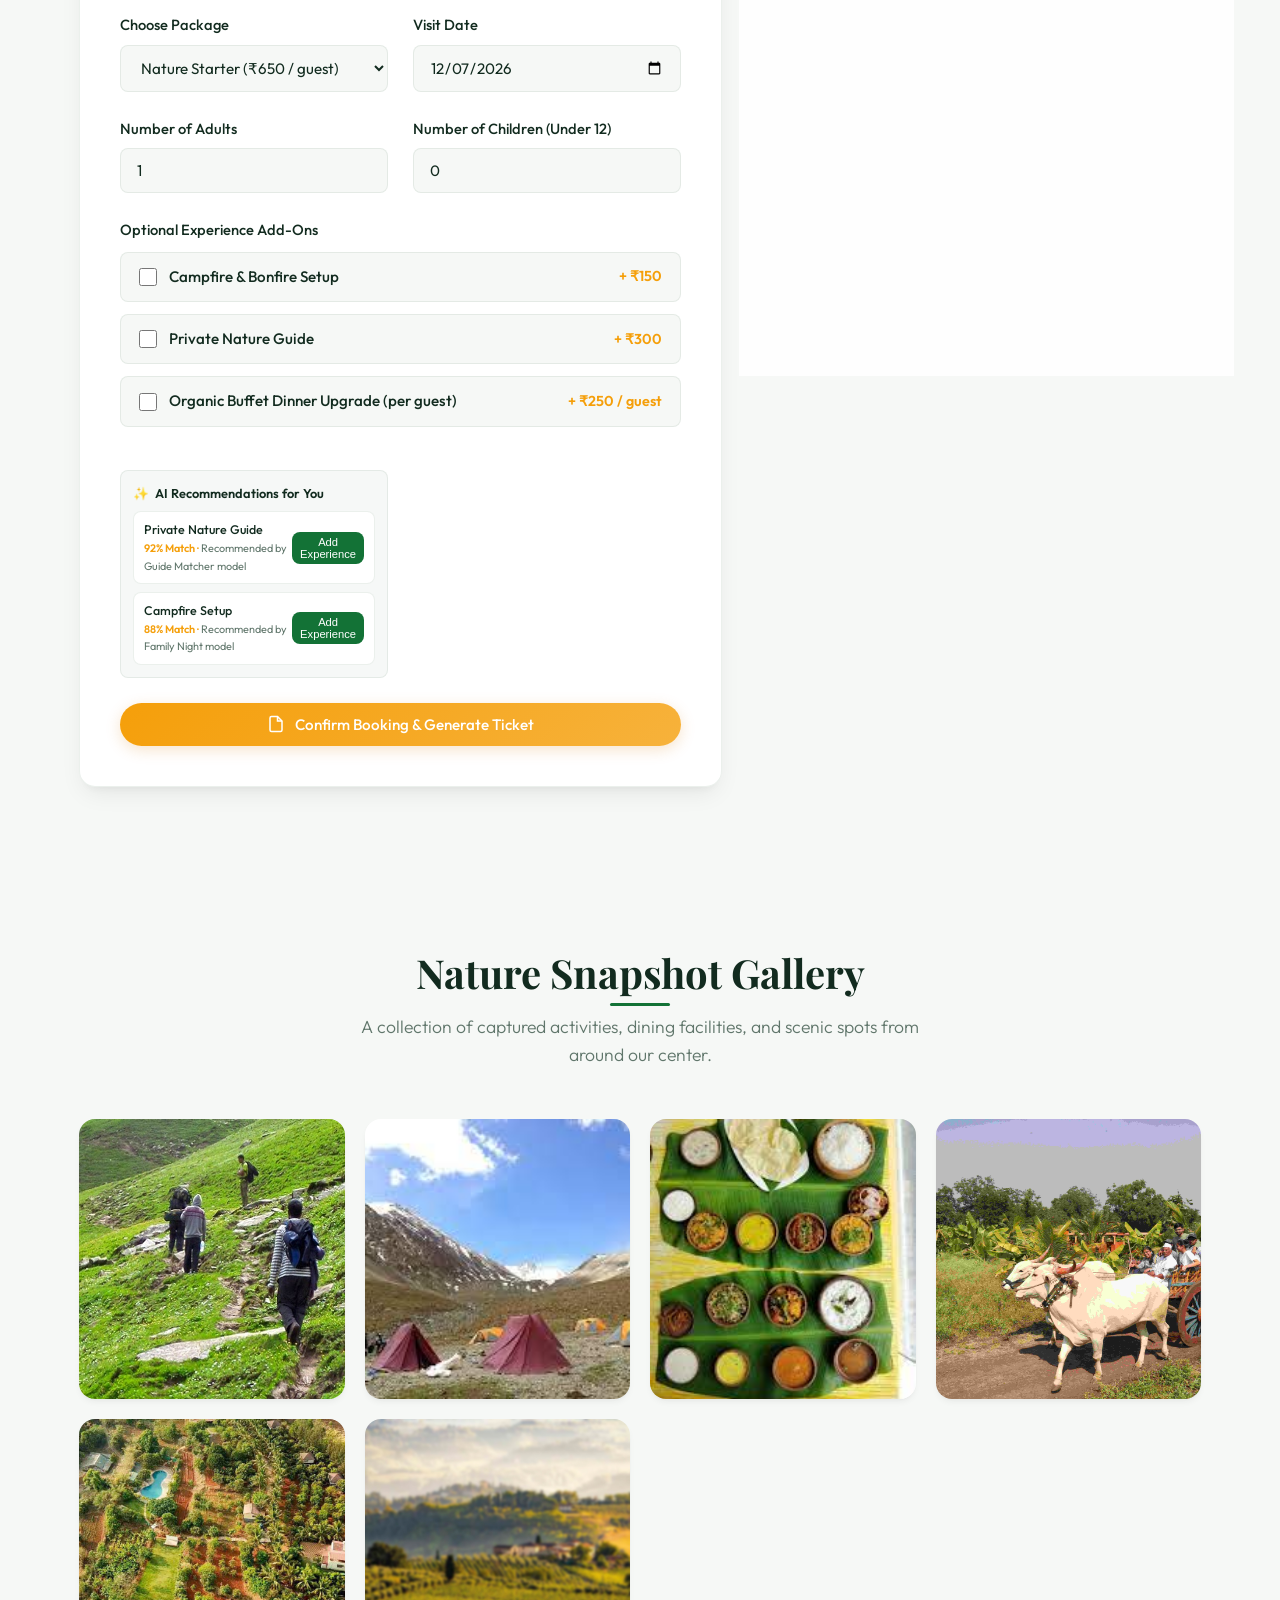
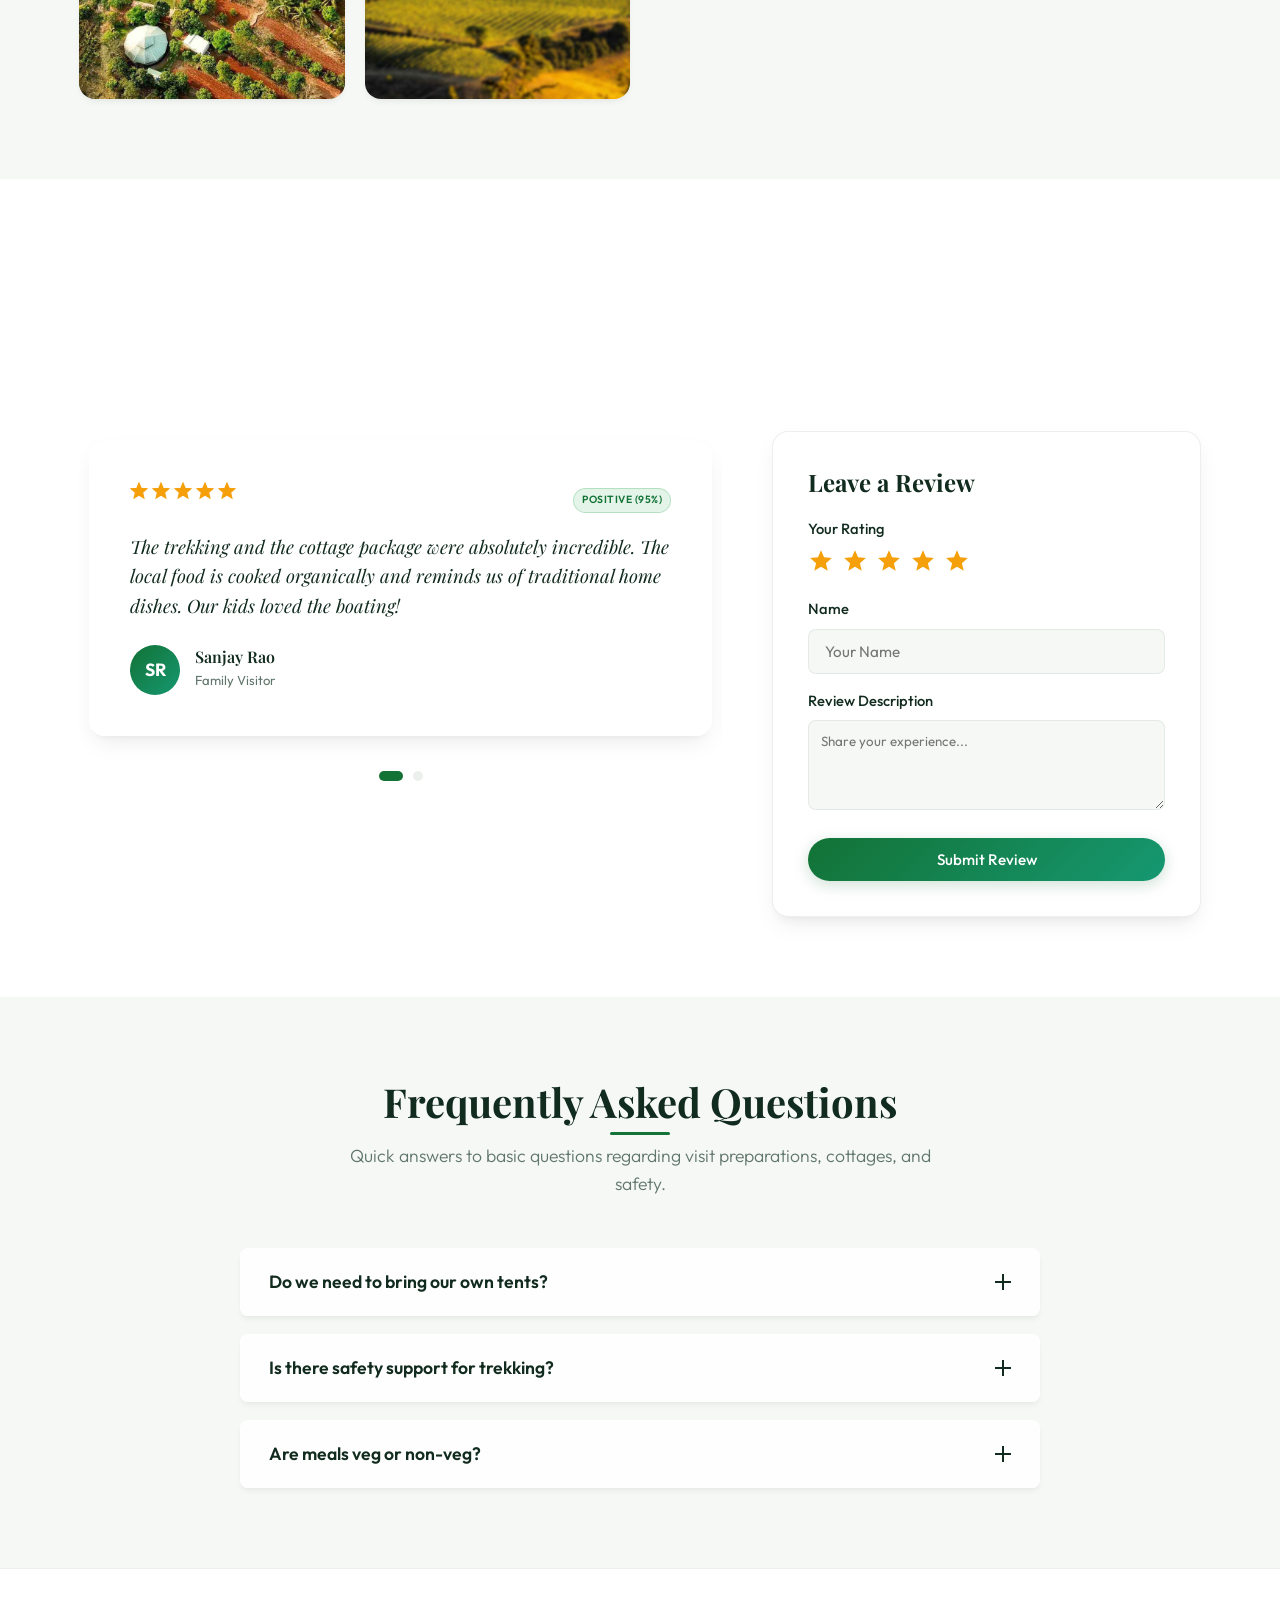
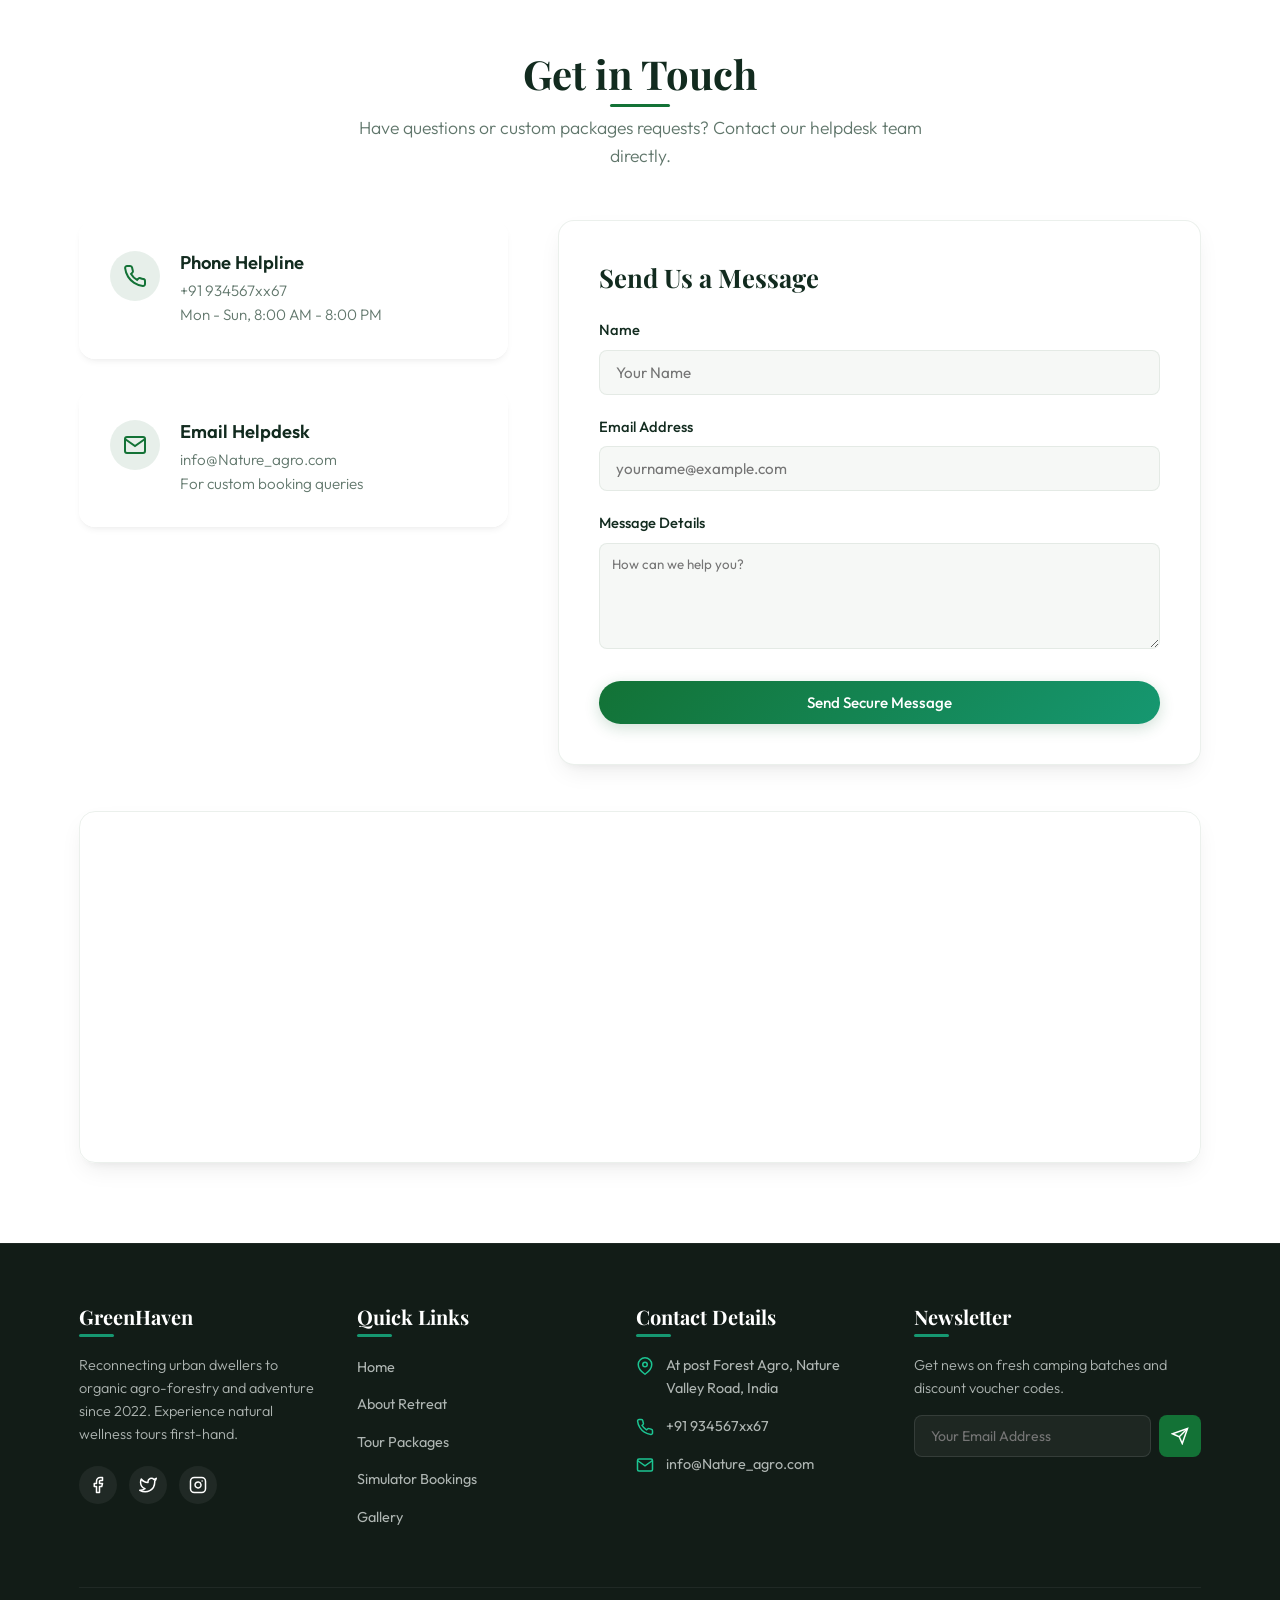
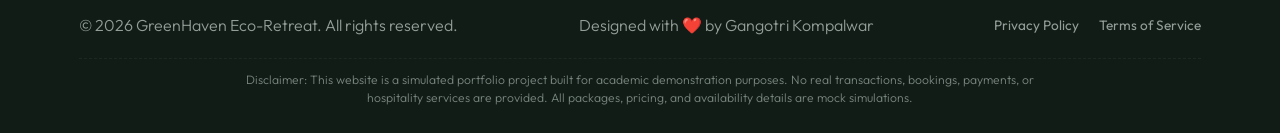
==== commit 004235ed: "fix: resolve mobile layout grid overlap and auth row crowding" ====
--- a/index.html
+++ b/index.html
@@ -44,6 +44,7 @@
           <li><a href="#reviews">Reviews</a></li>
           <li><a href="#contact">Contact</a></li>
           <li><a href="#" id="manage-booking-nav-btn">Manage Booking</a></li>
+          <li class="mobile-only-auth"><a href="#" id="mobile-auth-btn">Sign In</a></li>
         </ul>
       </nav>
       
@@ -296,7 +297,7 @@
               </div>
               
               <!-- Explainable Weighted Package Advisor Collapsible Section -->
-              <div class="advisor-collapsible-card" style="grid-column: span 2; border: 1.5px dashed var(--primary); border-radius: var(--radius-sm); padding: 15px; background: rgba(22, 101, 52, 0.03); margin-bottom: 12px; transition: var(--transition-normal);">
+              <div class="advisor-collapsible-card">
                 <div class="advisor-header" id="advisor-header-toggle" style="display: flex; justify-content: space-between; align-items: center; cursor: pointer; user-select: none;">
                   <span style="font-weight: 600; font-family: var(--font-title); color: var(--primary); display: flex; align-items: center; gap: 8px;">
                     <span>✨ Not sure which package to choose? Ask the Package Advisor</span>
--- a/css/main.css
+++ b/css/main.css
@@ -1971,6 +1971,14 @@
     grid-column: span 1;
   }
   
+  .advisor-collapsible-card {
+    grid-column: span 1 !important;
+  }
+  
+  .navbar #auth-status-container {
+    display: none !important;
+  }
+  
   .lightbox-btn {
     width: 40px;
     height: 40px;
@@ -1984,6 +1992,13 @@
 }
 
 @media (max-width: 480px) {
+  .ai-guide-card {
+    width: calc(100vw - 30px) !important;
+    right: 15px !important;
+    left: 15px !important;
+    bottom: 80px !important;
+  }
+
   .hero-title {
     font-size: 2.3rem;
   }
@@ -2442,6 +2457,17 @@
   transition: outline var(--transition-normal) !important;
 }
 
+/* Package Advisor Collapsible Card Container */
+.advisor-collapsible-card {
+  grid-column: span 2;
+  border: 1.5px dashed var(--primary);
+  border-radius: var(--radius-sm);
+  padding: 15px;
+  background: rgba(22, 101, 52, 0.03);
+  margin-bottom: 12px;
+  transition: var(--transition-normal);
+}
+
 /* ==========================================================================
    12. AI/ML Engine Styles (Pricing, Recommendation, NLP sentiment)
    ========================================================================== */
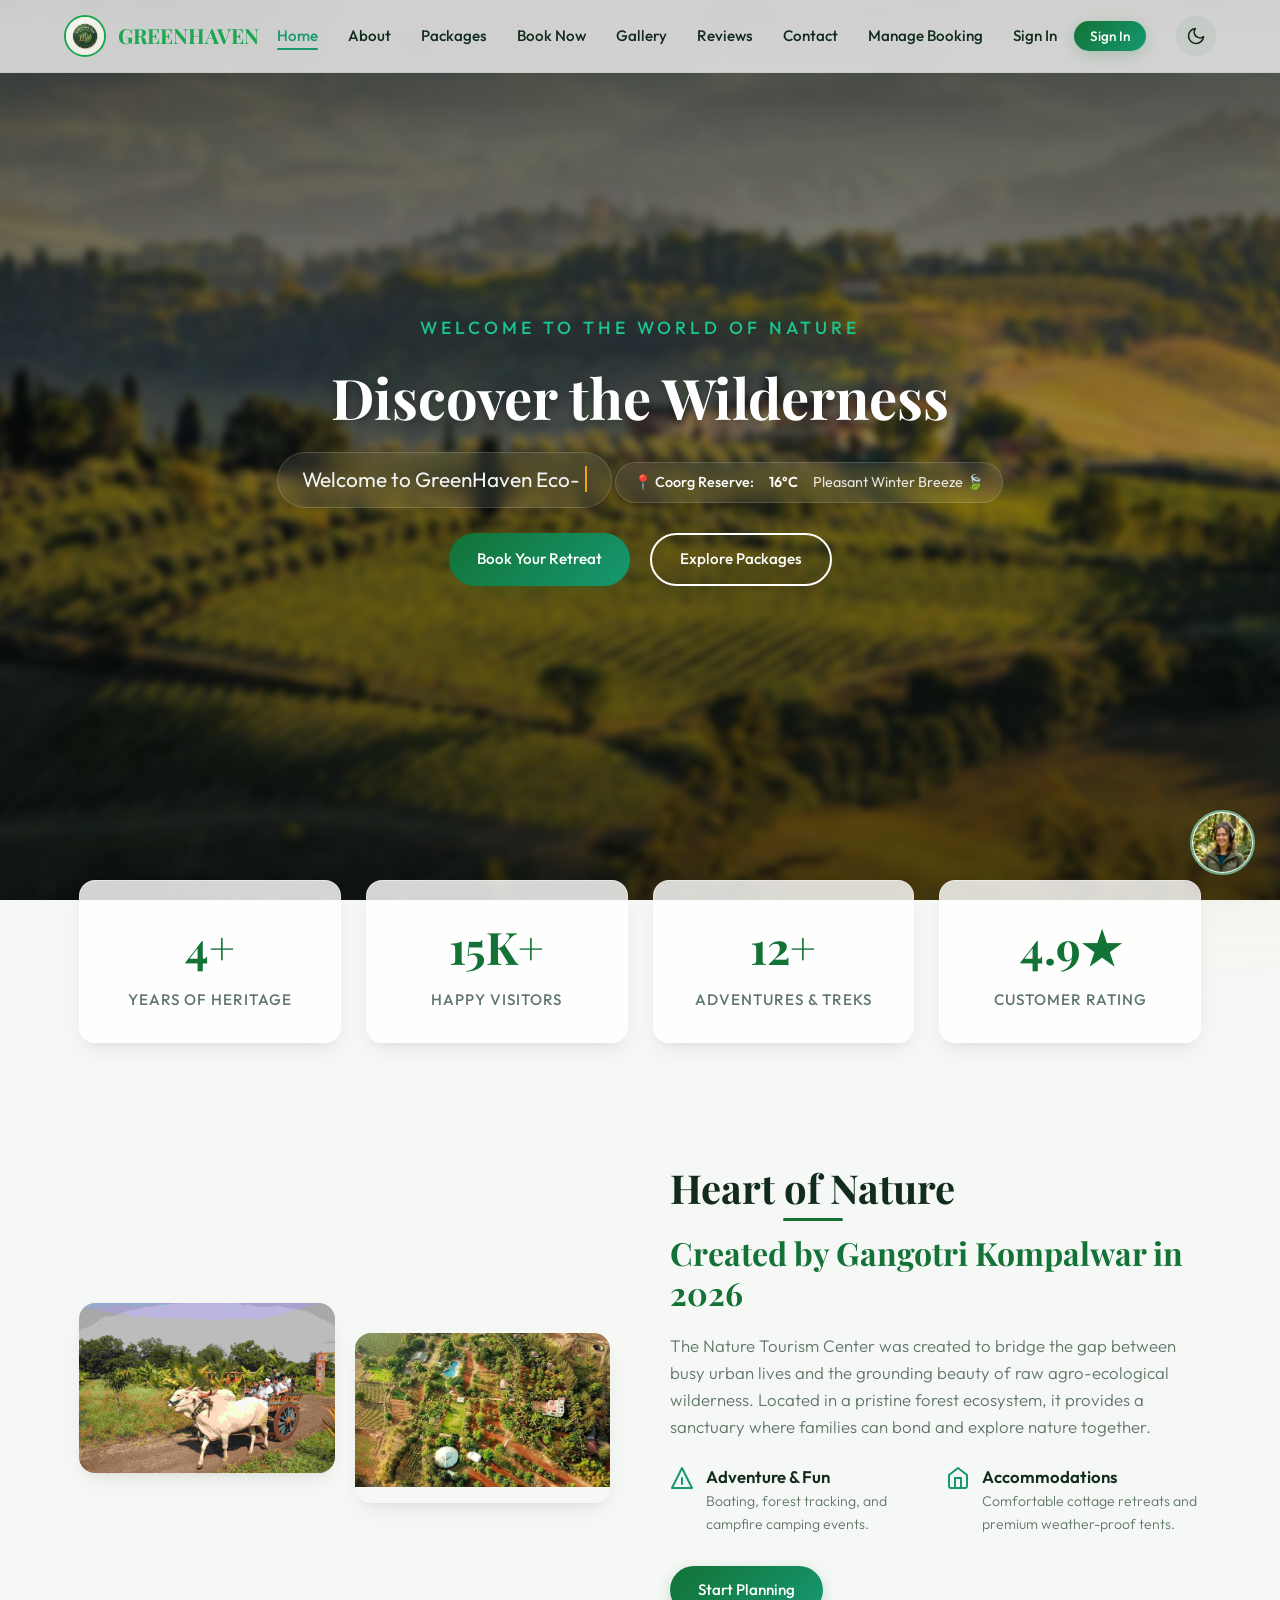
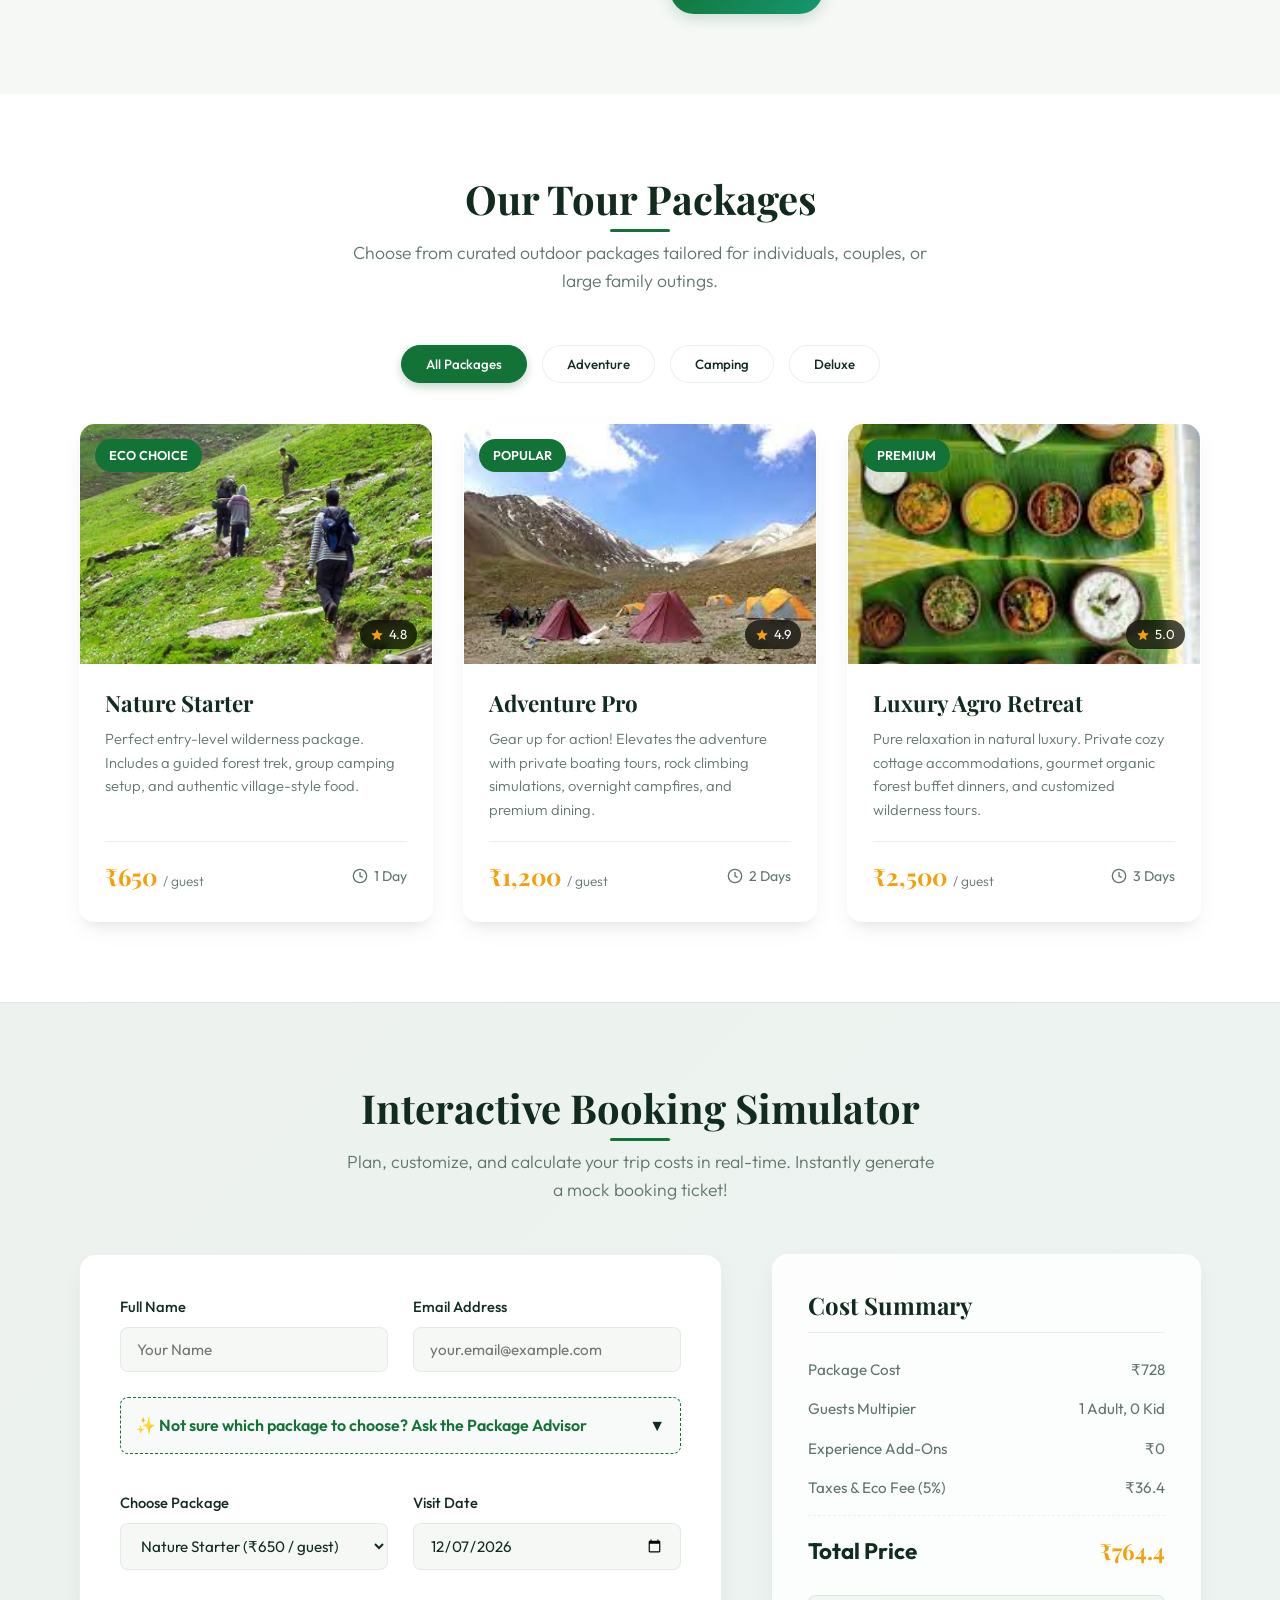
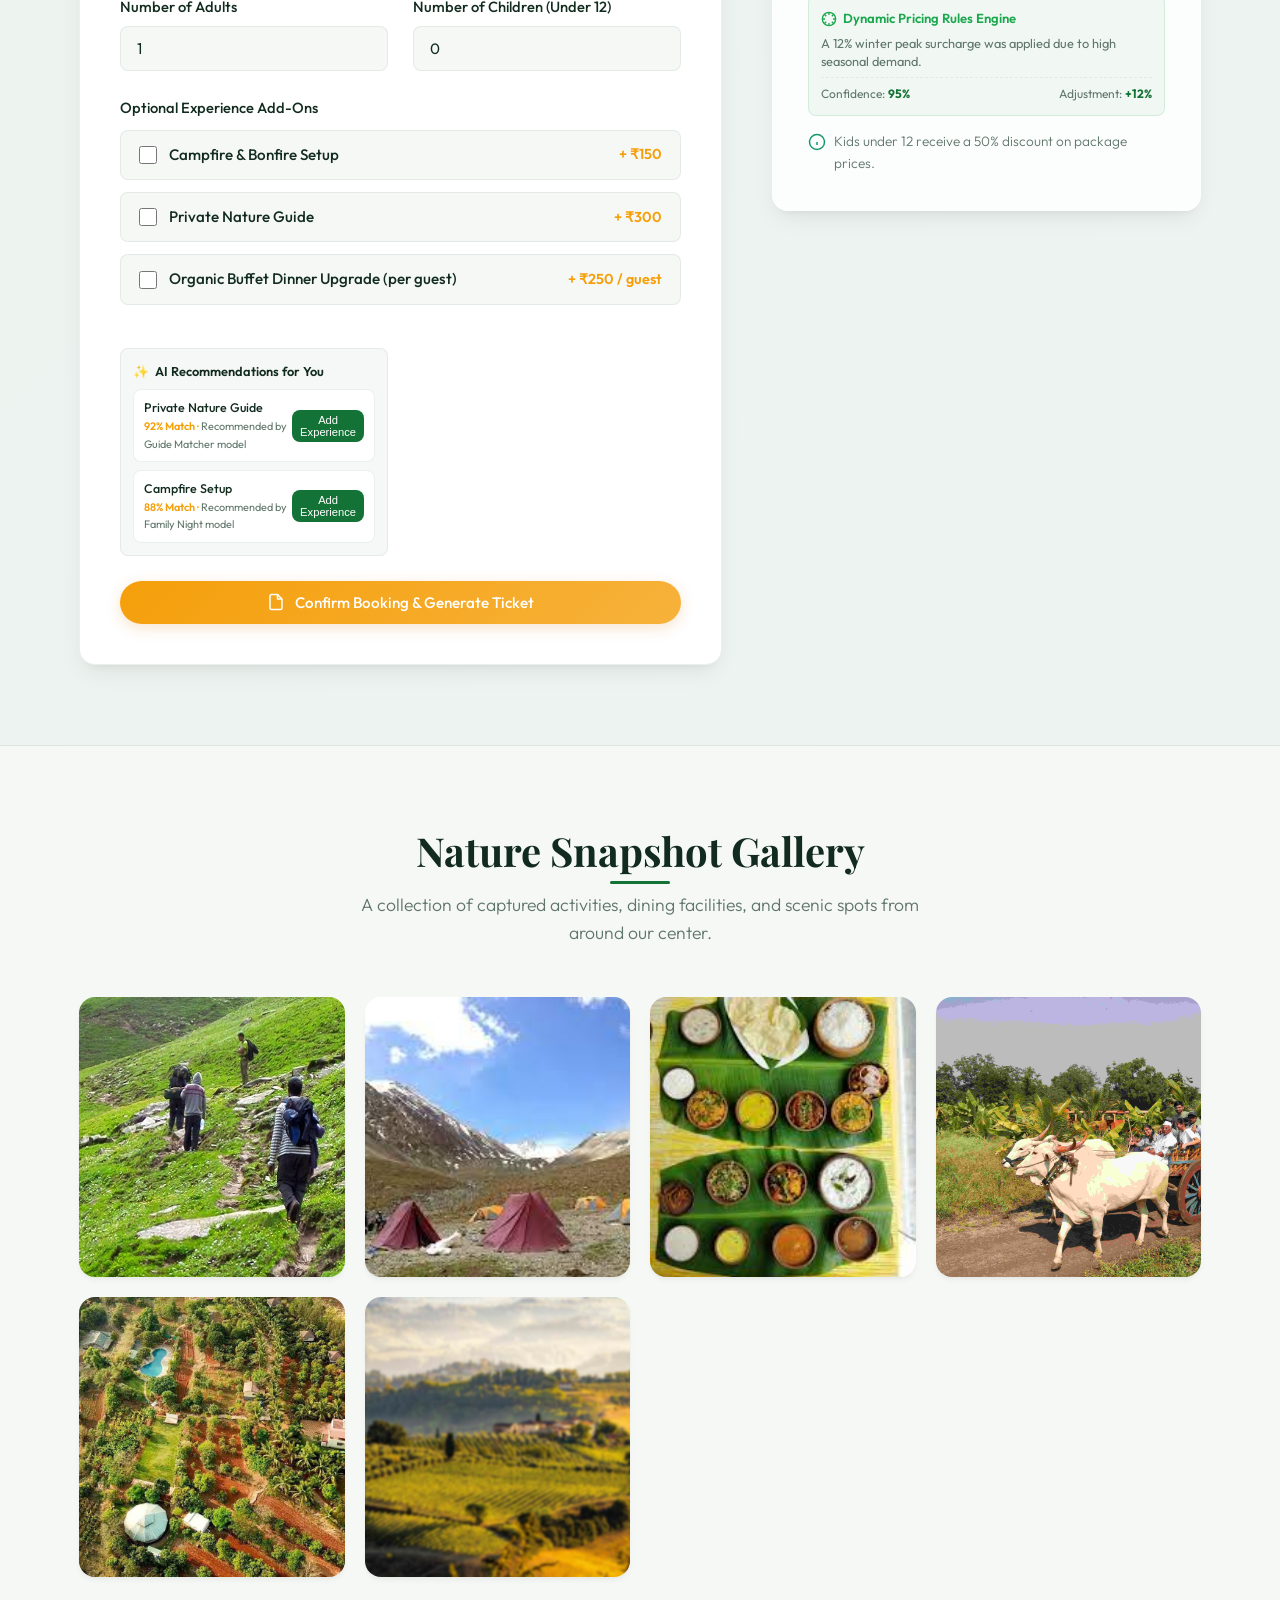
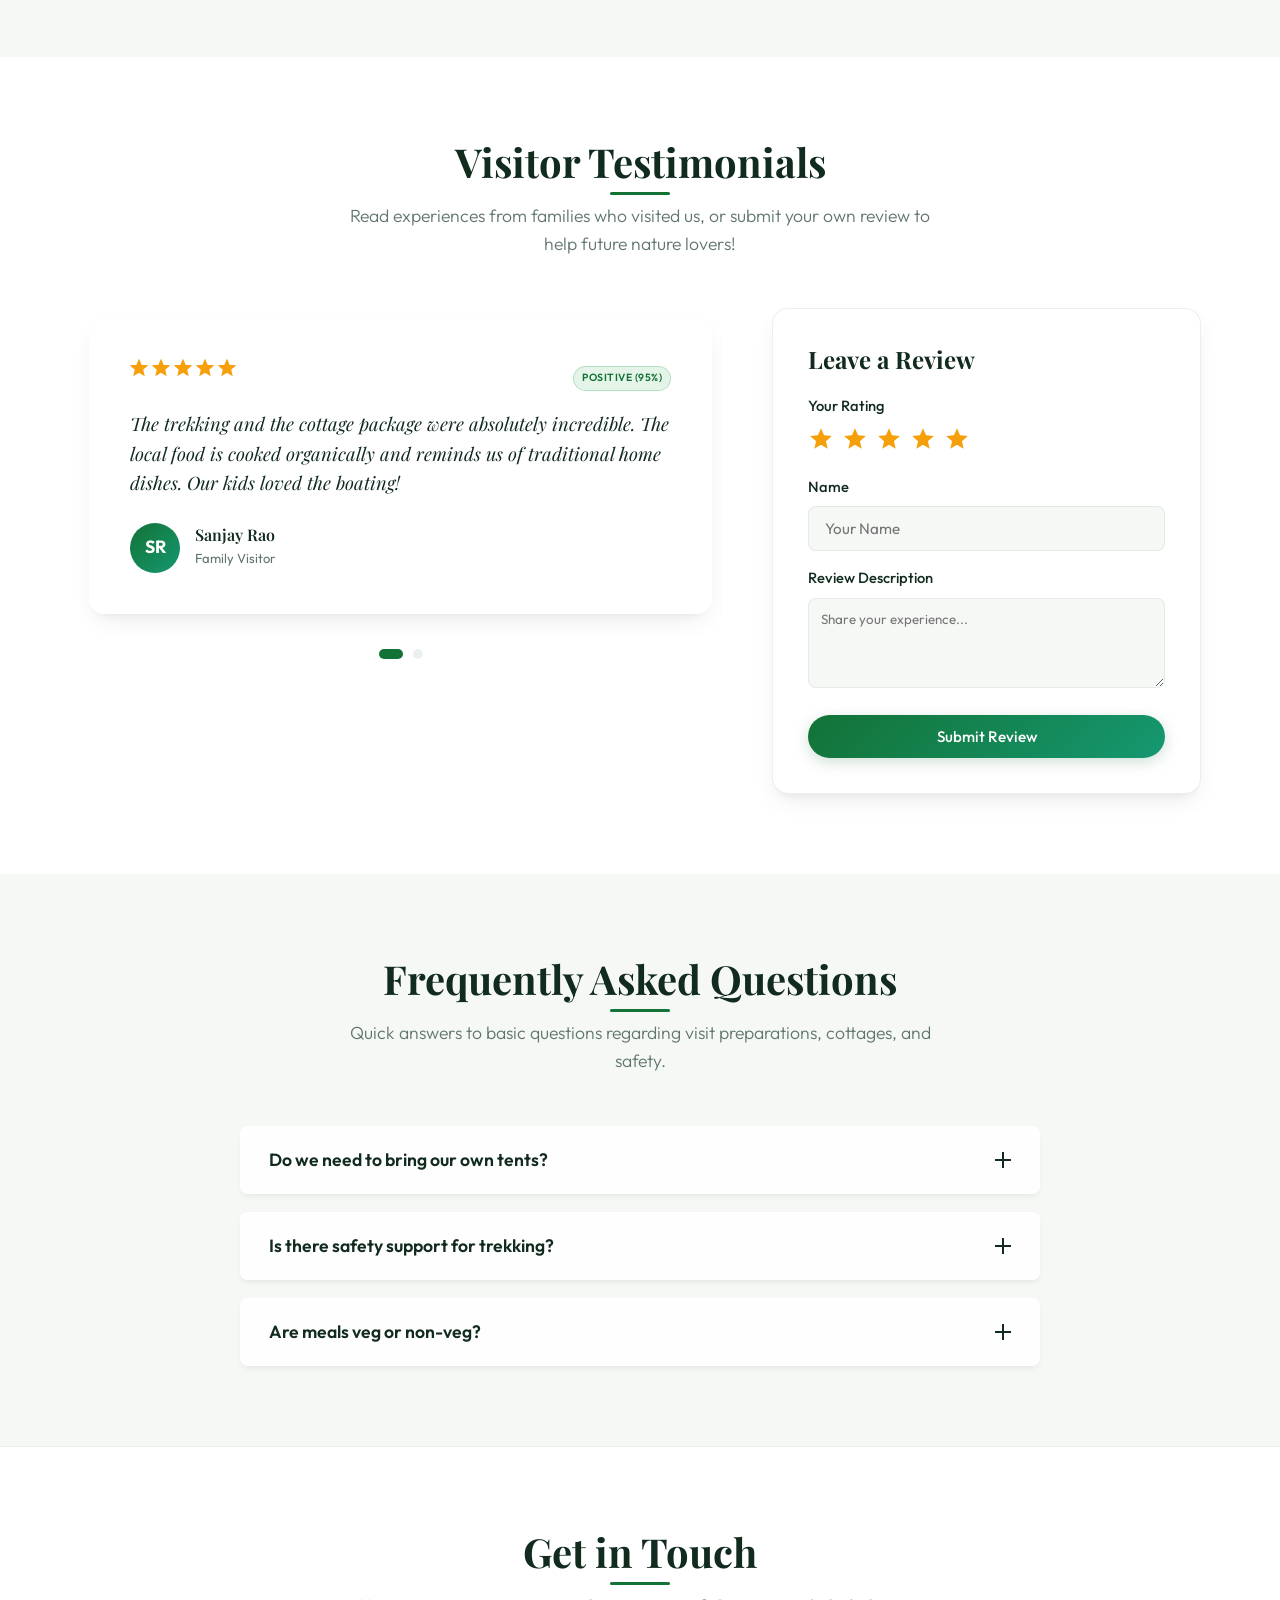
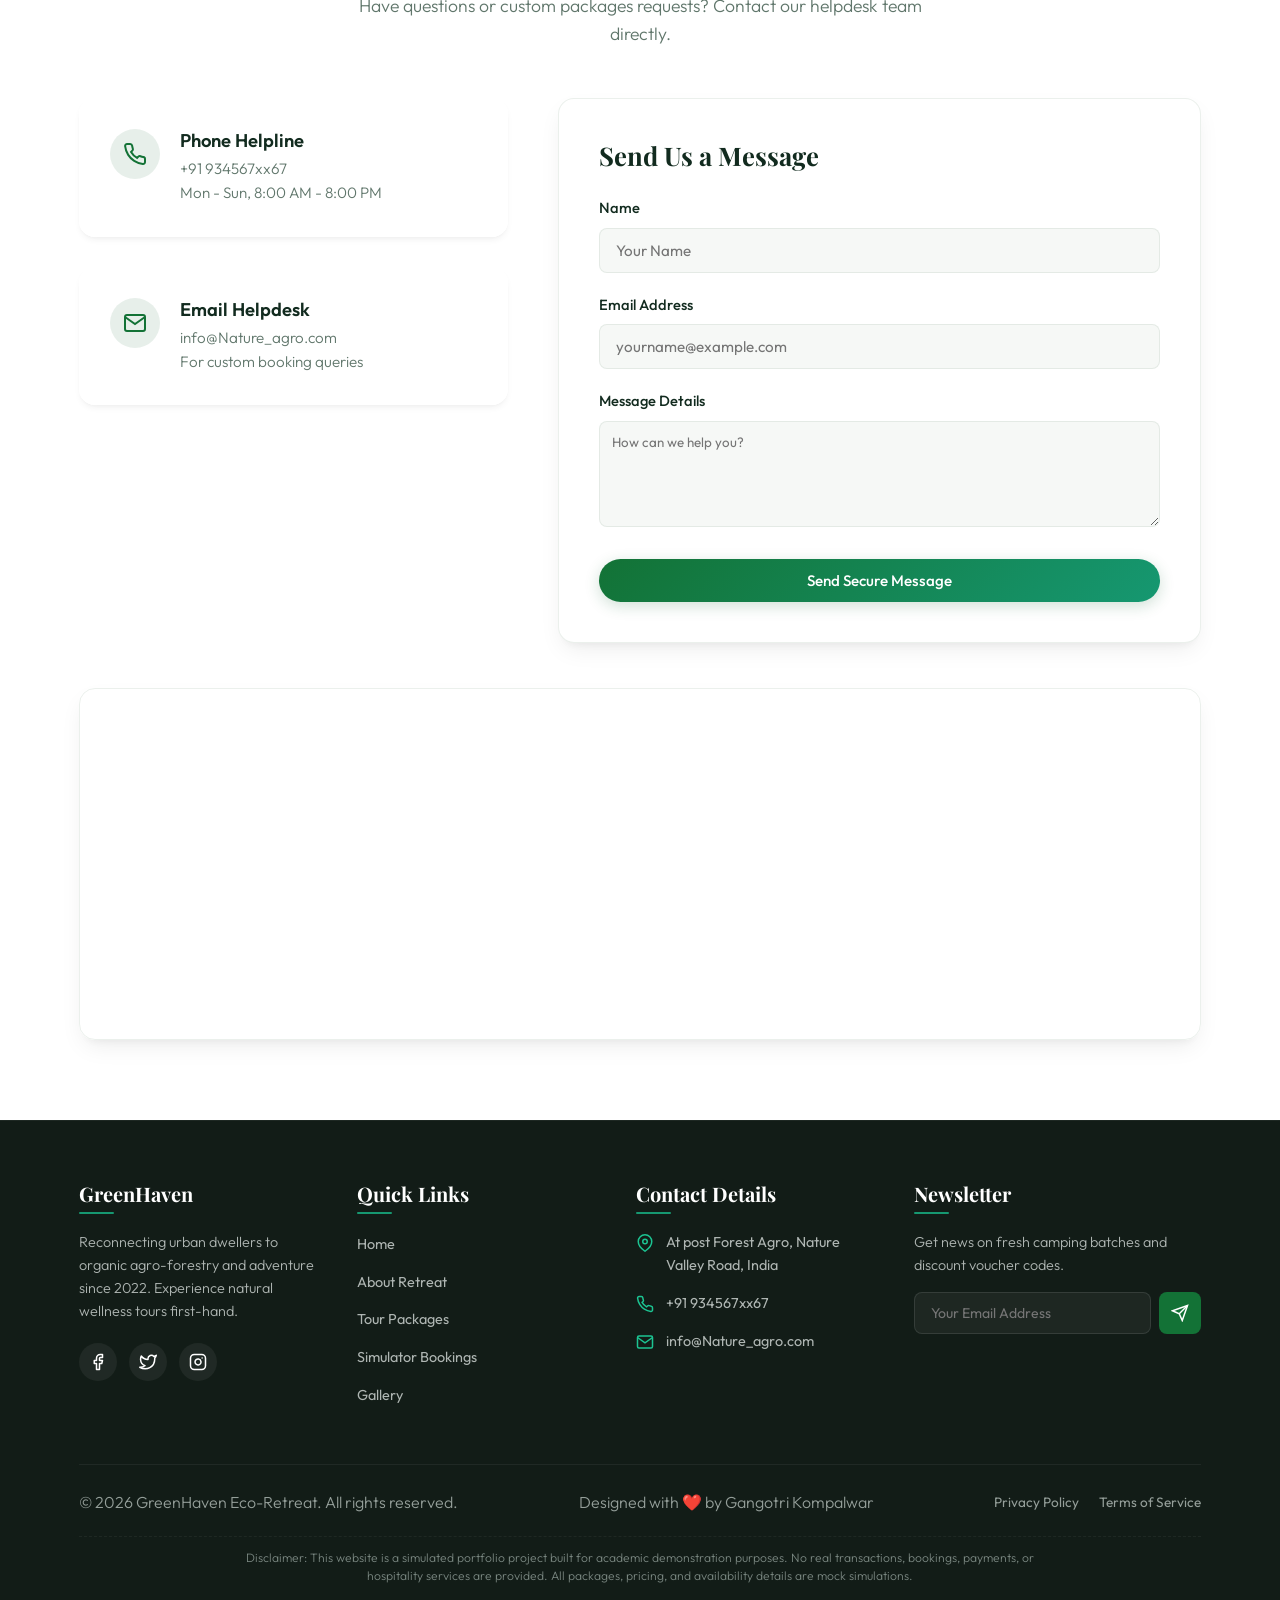
==== commit 3fdd1099: "Merge branch 'feature/upgrade-ai-booking'" ====
--- a/index.html
+++ b/index.html
@@ -143,16 +143,6 @@
           </div>
           <h3>Created by Gangotri Kompalwar in 2026</h3>
           <p>The Nature Tourism Center was created to bridge the gap between busy urban lives and the grounding beauty of raw agro-ecological wilderness. Located in a pristine forest ecosystem, it provides a sanctuary where families can bond and explore nature together.</p>
-          
-          <!-- Compact Education Profile -->
-          <div class="education-profile">
-            <h5>Academic Profile</h5>
-            <p>
-              <strong>Secondary Education (10th)</strong>: State Board — <em>First Class</em><br>
-              <strong>Higher Secondary (12th)</strong>: State Board Science — <em>First Class with Distinction</em>
-            </p>
-          </div>
-          
           <div class="about-features">
             <div class="about-feature-item">
               <svg viewBox="0 0 24 24" fill="none" stroke="currentColor" stroke-width="2">
@@ -839,17 +829,17 @@
         </div>
       </div>
       
-      <div class="footer-bottom" style="display: flex; flex-direction: column; gap: 15px; border-top: 1px solid rgba(255,255,255,0.06); padding-top: 25px; width: 100%;">
-        <div class="footer-bottom-row" style="display: flex; justify-content: space-between; align-items: center; width: 100%; flex-wrap: wrap; gap: 15px;">
-          <p style="margin: 0;">&copy; 2026 GreenHaven Eco-Retreat. All rights reserved.</p>
-          <p style="margin: 0;">Designed with ❤️ by Gangotri Kompalwar</p>
-          <div class="footer-bottom-links" style="margin: 0; display: flex; gap: 20px;">
-            <a href="#" style="margin: 0;">Privacy Policy</a>
-            <a href="#" style="margin: 0;">Terms of Service</a>
-          </div>
-        </div>
-        <div class="footer-disclaimer" style="width: 100%; text-align: center; border-top: 1px dashed rgba(255, 255, 255, 0.05); padding-top: 12px; margin-top: 5px;">
-          <p style="font-size: 0.76rem; color: hsl(150, 5%, 50%); line-height: 1.5; max-width: 800px; margin: 0 auto;">
+      <div class="footer-bottom">
+        <div class="footer-bottom-row">
+          <p>&copy; 2026 GreenHaven Eco-Retreat. All rights reserved.</p>
+          <p>Designed with ❤️ by Gangotri Kompalwar</p>
+          <div class="footer-bottom-links">
+            <a href="#">Privacy Policy</a>
+            <a href="#">Terms of Service</a>
+          </div>
+        </div>
+        <div class="footer-disclaimer">
+          <p>
             Disclaimer: This website is a simulated portfolio project built for academic demonstration purposes. No real transactions, bookings, payments, or hospitality services are provided. All packages, pricing, and availability details are mock simulations.
           </p>
         </div>
--- a/css/main.css
+++ b/css/main.css
@@ -1793,21 +1793,49 @@
   padding-top: 25px;
   border-top: 1px solid rgba(255,255,255,0.06);
   display: flex;
-  justify-content: space-between;
-  align-items: center;
-  flex-wrap: wrap;
+  flex-direction: column;
   gap: 15px;
   font-size: 0.85rem;
   color: hsl(150, 5%, 60%);
 }
 
+.footer-bottom-row {
+  display: flex;
+  justify-content: space-between;
+  align-items: center;
+  width: 100%;
+  flex-wrap: wrap;
+  gap: 15px;
+}
+
+.footer-bottom-links {
+  display: flex;
+  gap: 20px;
+}
+
 .footer-bottom-links a {
-  margin-left: 20px;
   transition: color var(--transition-fast);
+  color: hsl(150, 5%, 60%);
 }
 
 .footer-bottom-links a:hover {
   color: #fff;
+}
+
+.footer-disclaimer {
+  width: 100%;
+  text-align: center;
+  border-top: 1px dashed rgba(255, 255, 255, 0.05);
+  padding-top: 12px;
+  margin-top: 5px;
+}
+
+.footer-disclaimer p {
+  font-size: 0.76rem;
+  color: hsl(150, 5%, 50%);
+  line-height: 1.5;
+  max-width: 800px;
+  margin: 0 auto;
 }
 
 /* Animations */
@@ -1988,6 +2016,54 @@
   }
   .lightbox-next {
     right: -50px;
+  }
+
+  /* Responsive Footer Centering & Alignment */
+  .footer-col {
+    text-align: center;
+    display: flex;
+    flex-direction: column;
+    align-items: center;
+  }
+  
+  .footer-col h3::after {
+    left: 50% !important;
+    transform: translateX(-50%) !important;
+  }
+
+  .social-links {
+    justify-content: center;
+  }
+
+  .footer-contact-item {
+    justify-content: center;
+    text-align: center;
+  }
+  
+  .footer-bottom-row {
+    flex-direction: column;
+    text-align: center;
+    align-items: center;
+    justify-content: center;
+  }
+
+  .footer-bottom-links {
+    justify-content: center;
+    gap: 25px;
+  }
+
+  .newsletter-form {
+    flex-direction: column;
+    align-items: stretch;
+  }
+
+  .newsletter-form input {
+    width: 100%;
+  }
+
+  .newsletter-form button {
+    width: 100%;
+    height: 44px;
   }
 }
 
